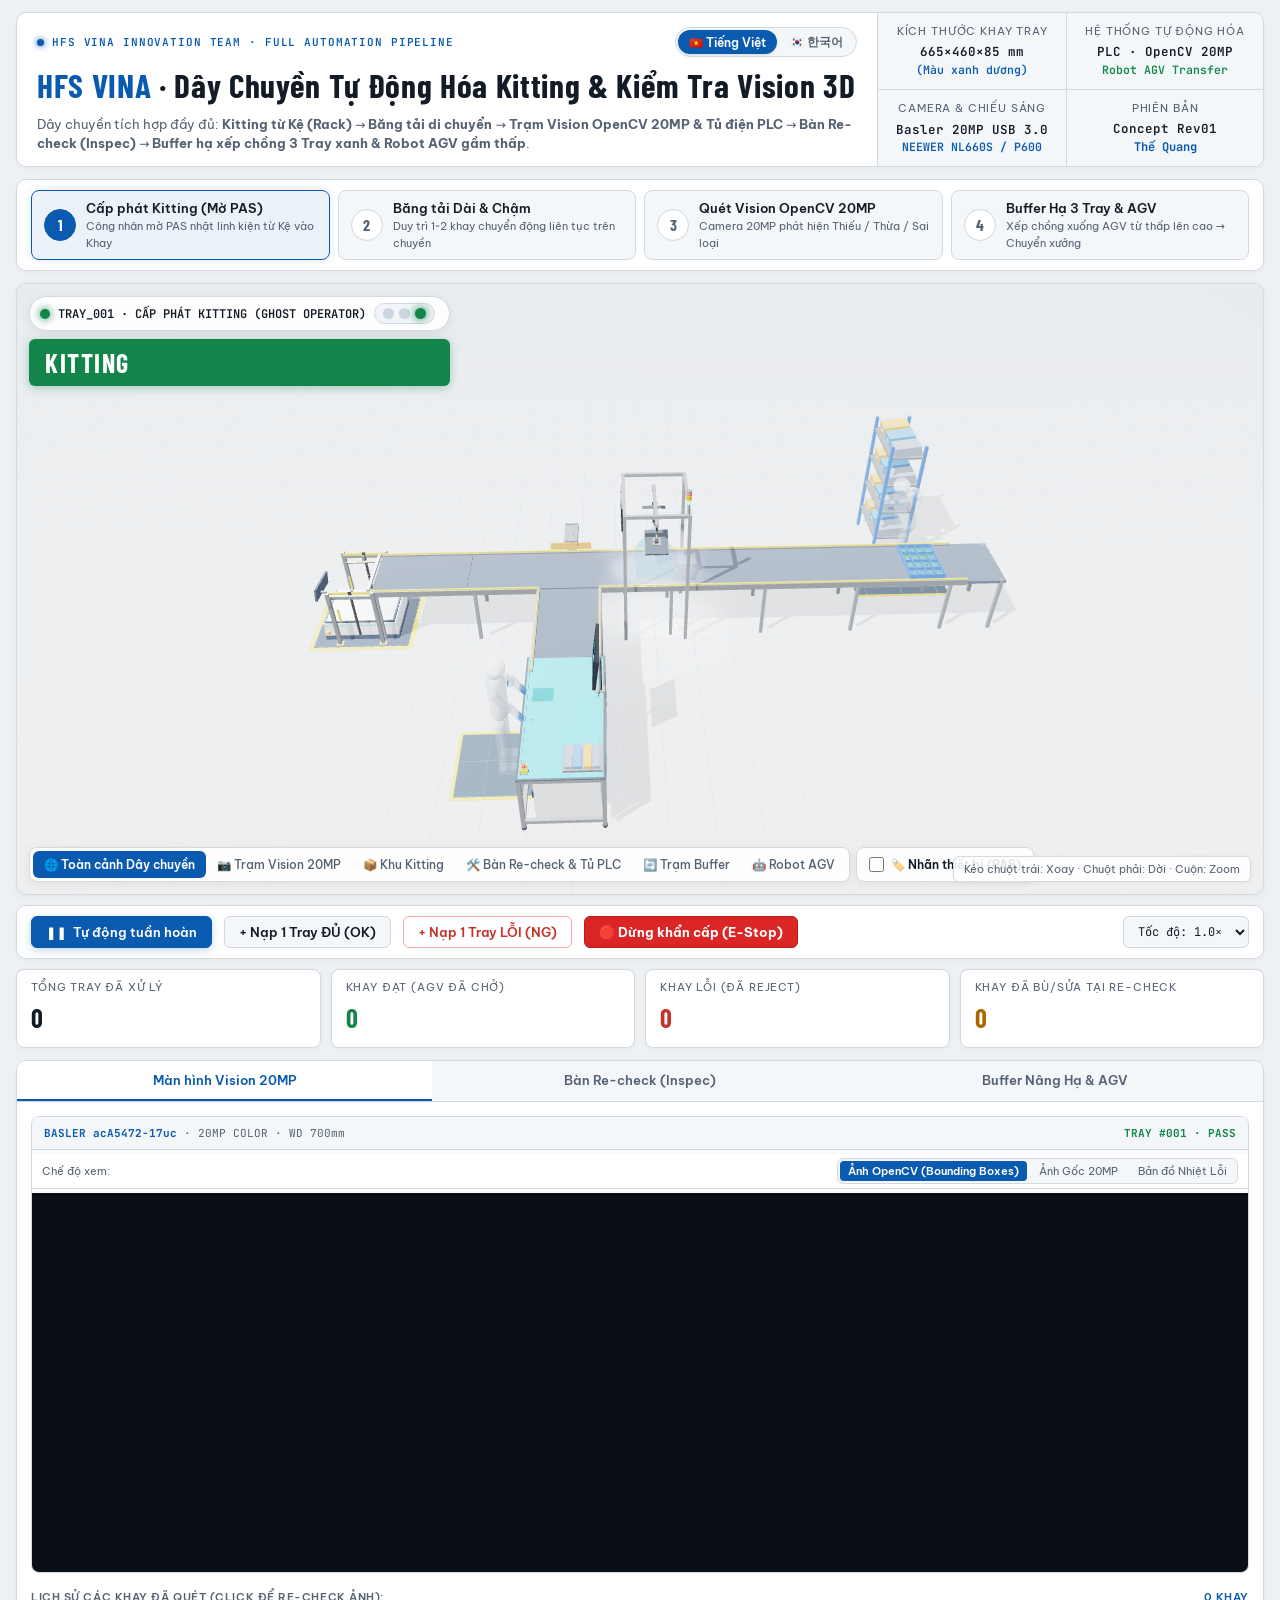
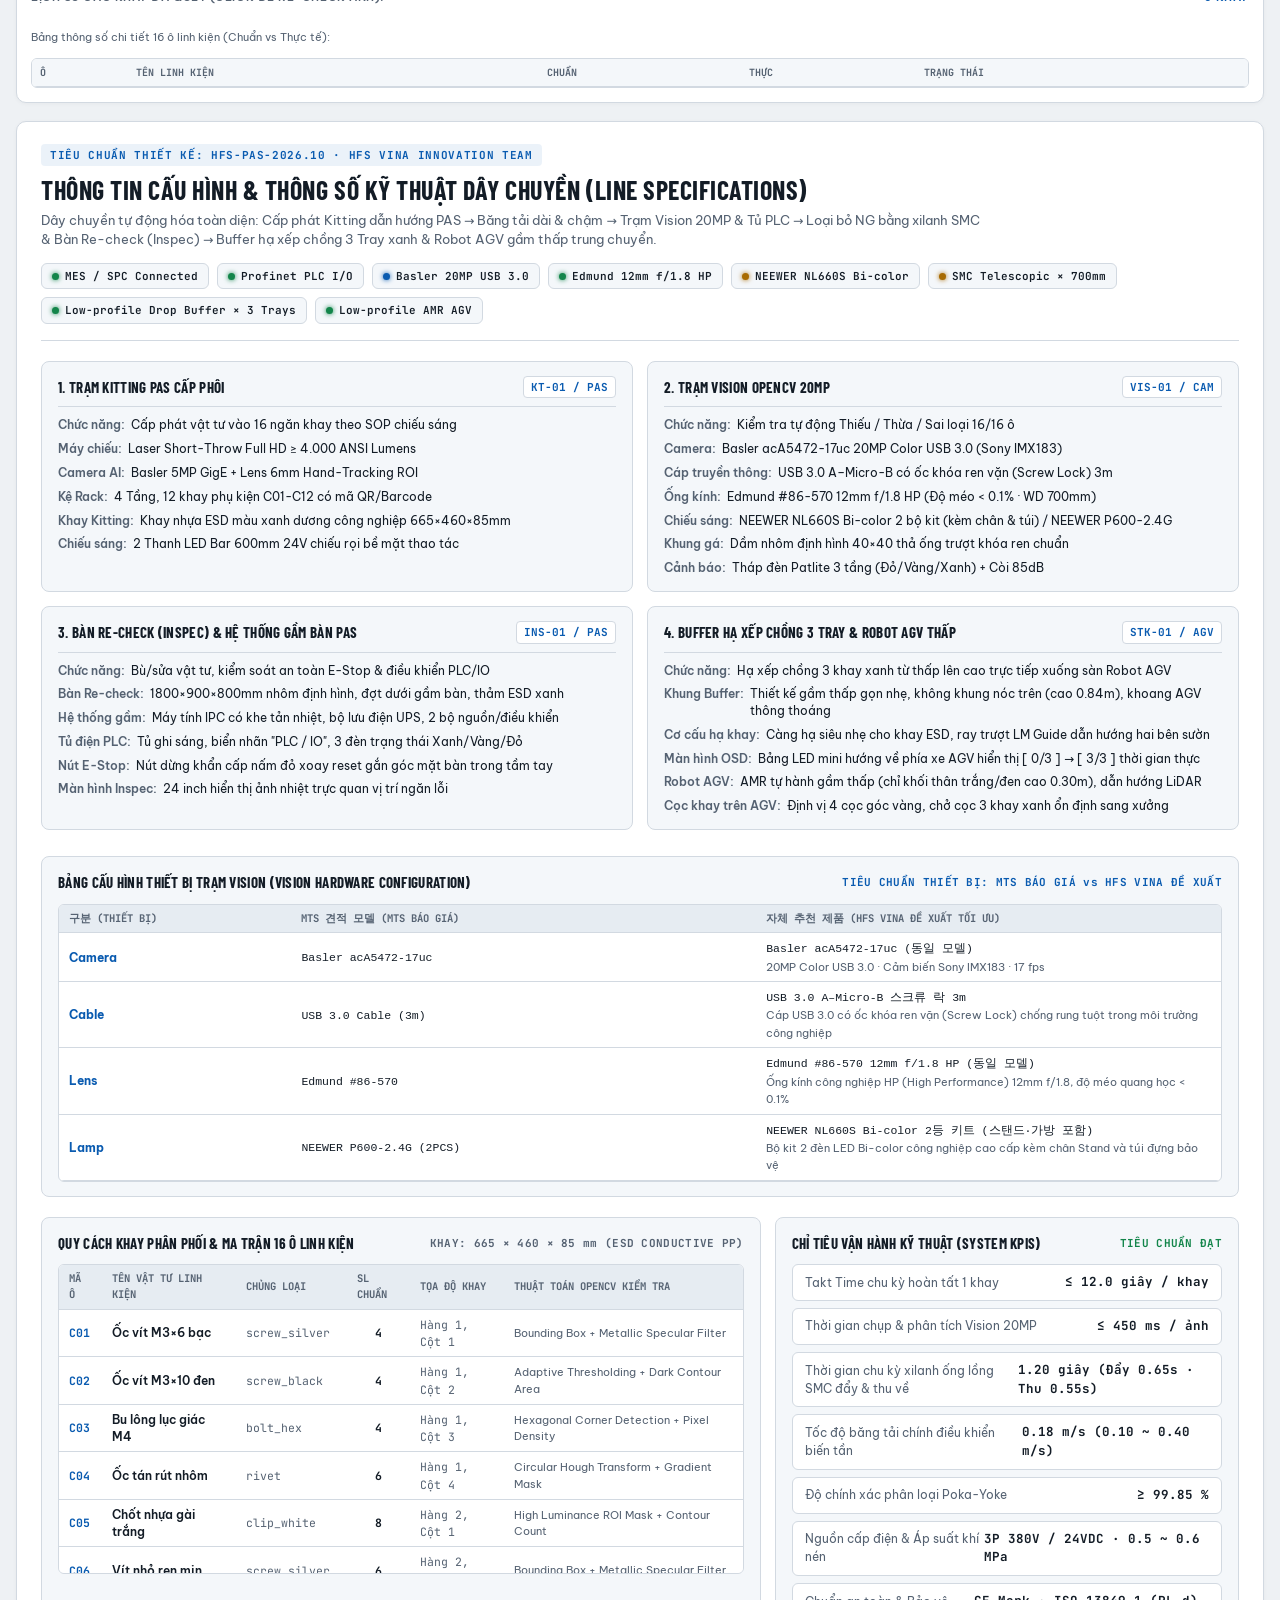
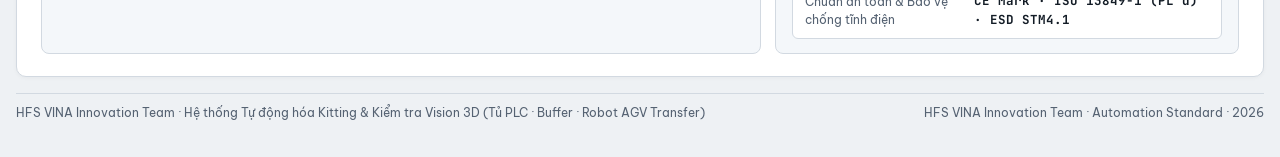
==== concepts/kitting-automation-3d/index.html @ a6d64a4c "Add HFS VINA 3D Automation Line Simulation - Concept Rev01 The Quang" ====
<!doctype html>
<html lang="vi">
<head>
<meta charset="utf-8">
<meta name="viewport" content="width=device-width, initial-scale=1, viewport-fit=cover">
<title>HFS VINA — Dây Chuyền Tự Động Hóa Kitting & Kiểm Tra Vision 3D</title>
<link rel="preconnect" href="https://fonts.googleapis.com">
<link rel="preconnect" href="https://fonts.gstatic.com" crossorigin>
<link rel="stylesheet" href="https://fonts.googleapis.com/css2?family=Barlow+Condensed:wght@500;600;700&family=Be+Vietnam+Pro:wght@400;500;600;700&family=JetBrains+Mono:wght@400;500;600;700&display=swap">
<style>
/* GIAO DIỆN SÁNG TRẮNG CHUẨN PHÒNG LAB CÔNG NGHIỆP CHUẨN PAS */
:root {
  --bg: #eef1f4;
  --surface: #ffffff;
  --surface-2: #f4f7fa;
  --surface-3: #e6ecf2;
  --fg: #131c26;
  --muted: #556272;
  --line: #d2d9e1;
  --accent: #0a5bb0;
  --accent-soft: rgba(10, 91, 176, 0.08);
  --accent-ink: #ffffff;
  --ok: #13854a;
  --ok-soft: #dcf2e5;
  --ng: #c4332a;
  --ng-soft: #fbe6e5;
  --warn: #a86a00;
  --warn-soft: #fdedd3;
  --wrong: #b83280;
  --vp-bg: #e8ecf0;
  --vp-floor: #dde3e9;
  --vp-grid: #bfc9d3;
  --f-display: "Barlow Condensed", system-ui, sans-serif;
  --f-body: "Be Vietnam Pro", system-ui, sans-serif;
  --f-mono: "JetBrains Mono", monospace;
  color-scheme: light;
}
* { box-sizing: border-box; margin: 0; padding: 0; }
body {
  background: var(--bg);
  color: var(--fg);
  font-family: var(--f-body);
  font-size: 13.5px;
  line-height: 1.5;
  overflow-x: hidden;
}
.app-container {
  max-width: 1820px;
  margin: 0 auto;
  padding: calc(12px + env(safe-area-inset-top, 0px)) calc(16px + env(safe-area-inset-right, 0px)) calc(36px + env(safe-area-inset-bottom, 0px)) calc(16px + env(safe-area-inset-left, 0px));
  display: grid;
  gap: 12px;
}

/* Header */
.header-bar {
  display: grid;
  grid-template-columns: minmax(0, 1fr) auto;
  background: var(--surface);
  border: 1px solid var(--line);
  border-radius: 10px;
  overflow: hidden;
  box-shadow: 0 1px 4px rgba(0,0,0,0.04);
}
.header-info { padding: 14px 20px; }
.header-top-row {
  display: flex;
  justify-content: space-between;
  align-items: center;
  gap: 12px;
  flex-wrap: wrap;
  margin-bottom: 4px;
}
.lang-selector {
  display: inline-flex;
  gap: 2px;
  border: 1px solid var(--line);
  border-radius: 999px;
  padding: 2px;
  background: var(--surface-2);
}
.lang-btn {
  font-family: var(--f-body);
  font-weight: 600;
  font-size: 11.5px;
  border: 0;
  background: none;
  color: var(--muted);
  border-radius: 999px;
  padding: 4px 11px;
  cursor: pointer;
  white-space: nowrap;
  transition: all 0.15s ease;
  display: inline-flex;
  align-items: center;
  gap: 5px;
}
.lang-btn:hover {
  color: var(--fg);
}
.lang-btn.active, .lang-btn[aria-pressed="true"] {
  background: var(--accent);
  color: var(--accent-ink);
  box-shadow: 0 1px 3px rgba(0,0,0,0.12);
}
.tag-line {
  font-family: var(--f-mono);
  font-size: 11px;
  letter-spacing: .08em;
  text-transform: uppercase;
  color: var(--accent);
  display: flex;
  align-items: center;
  gap: 8px;
  font-weight: 600;
}
.tag-line::before {
  content: "";
  width: 7px;
  height: 7px;
  background: var(--accent);
  border-radius: 50%;
  box-shadow: 0 0 6px var(--accent);
}
h1 {
  font-family: var(--f-display);
  font-size: clamp(24px, 2.6vw, 34px);
  font-weight: 700;
  color: var(--fg);
  letter-spacing: .02em;
  margin: 2px 0 4px;
}
h1 span { color: var(--accent); }
.desc {
  color: var(--muted);
  font-size: 12.5px;
  max-width: 95ch;
}
.station-stats {
  display: grid;
  grid-template-columns: repeat(2, minmax(140px, auto));
  border-left: 1px solid var(--line);
  background: var(--surface-2);
}
.station-stats div {
  padding: 10px 18px;
  border-bottom: 1px solid var(--line);
  border-right: 1px solid var(--line);
  display: flex;
  flex-direction: column;
  align-items: center;
  justify-content: center;
  text-align: center;
}
.station-stats div:nth-child(2n) { border-right: 0; }
.station-stats div:nth-last-child(-n+2) { border-bottom: 0; }
.station-stats dt {
  font-size: 10.5px;
  text-transform: uppercase;
  letter-spacing: .08em;
  color: var(--muted);
  text-align: center;
  margin-bottom: 4px;
  white-space: nowrap;
}
.station-stats dd {
  font-family: var(--f-mono);
  font-size: 12.5px;
  line-height: 1.4;
  font-weight: 600;
  color: var(--fg);
  text-align: center;
}

/* 4 Giai đoạn Flow Bar */
.workflow-stepper {
  display: grid;
  grid-template-columns: repeat(4, 1fr);
  gap: 8px;
  background: var(--surface);
  border: 1px solid var(--line);
  border-radius: 10px;
  padding: 10px 14px;
  box-shadow: 0 1px 4px rgba(0,0,0,0.04);
}
@media (max-width: 992px) {
  .workflow-stepper { grid-template-columns: 1fr 1fr; }
}
.step-card {
  display: grid;
  grid-template-columns: 32px minmax(0, 1fr);
  gap: 10px;
  align-items: center;
  background: var(--surface-2);
  border: 1px solid var(--line);
  border-radius: 8px;
  padding: 8px 12px;
  transition: all .2s ease;
}
.step-card.active {
  border-color: var(--accent);
  background: var(--accent-soft);
  box-shadow: 0 0 10px rgba(10, 91, 176, 0.12);
}
.step-card.active.ng-phase {
  border-color: var(--ng);
  background: var(--ng-soft);
  box-shadow: 0 0 12px rgba(196, 51, 42, 0.2);
}
.step-num {
  width: 32px;
  height: 32px;
  border-radius: 50%;
  display: grid;
  place-items: center;
  font-family: var(--f-display);
  font-size: 16px;
  font-weight: 700;
  background: #fff;
  color: var(--muted);
  border: 1px solid var(--line);
}
.step-card.active .step-num {
  background: var(--accent);
  color: #fff;
  border-color: var(--accent);
}
.step-card.active.ng-phase .step-num {
  background: var(--ng);
  color: #fff;
  border-color: var(--ng);
}
.step-label {
  font-family: var(--f-body);
  font-size: 12.5px;
  font-weight: 600;
  color: var(--fg);
}
.step-sub {
  font-size: 11px;
  color: var(--muted);
}

/* Main Layout */
.main-stage {
  display: grid;
  grid-template-columns: minmax(0, 1fr) 520px;
  gap: 12px;
  align-items: start;
}
@media (max-width: 1380px) {
  .main-stage { grid-template-columns: 1fr; }
}

/* Viewport 3D */
.viewport-card {
  display: grid;
  gap: 10px;
}
.viewport-wrapper {
  position: relative;
  height: clamp(540px, 68vh, 780px);
  background: var(--vp-bg);
  border: 1px solid var(--line);
  border-radius: 10px;
  overflow: hidden;
  box-shadow: 0 1px 6px rgba(0,0,0,0.06);
}
.viewport-wrapper canvas {
  width: 100%;
  height: 100%;
  display: block;
}

/* Floating HUD */
.hud-layer {
  position: absolute;
  z-index: 5;
  pointer-events: none;
}
.hud-layer.top-left {
  top: 12px;
  left: 12px;
  display: flex;
  flex-direction: column;
  gap: 8px;
}
.live-pill {
  display: inline-flex;
  align-items: center;
  gap: 8px;
  background: rgba(255, 255, 255, 0.92);
  border: 1px solid var(--line);
  border-radius: 999px;
  padding: 6px 14px 6px 10px;
  backdrop-filter: blur(8px);
  box-shadow: 0 2px 8px rgba(0,0,0,0.08);
}
.live-dot {
  width: 10px;
  height: 10px;
  border-radius: 50%;
  background: var(--ok);
  box-shadow: 0 0 8px var(--ok);
}
.live-dot.ng {
  background: var(--ng);
  box-shadow: 0 0 10px var(--ng);
  animation: blink-dot 0.5s infinite;
}
@keyframes blink-dot { 0%, 100% { opacity: 1; } 50% { opacity: 0.15; } }
.live-tray-badge {
  font-family: var(--f-mono);
  font-size: 12px;
  font-weight: 600;
  color: var(--fg);
}
.result-banner {
  font-family: var(--f-display);
  font-size: 26px;
  font-weight: 700;
  letter-spacing: .06em;
  padding: 4px 16px;
  border-radius: 6px;
  color: #fff;
  display: inline-block;
  background: var(--ok);
  box-shadow: 0 2px 10px rgba(19, 133, 74, 0.35);
}
.result-banner.ng {
  background: var(--ng);
  box-shadow: 0 2px 14px rgba(196, 51, 42, 0.45);
  animation: pulse-red 0.7s infinite;
}
@keyframes pulse-red { 0%, 100% { transform: scale(1); } 50% { transform: scale(1.03); } }

/* Floating NG Strobe Alert Box */
.hud-ng-alert {
  display: none;
  align-items: center;
  gap: 8px;
  background: rgba(196, 51, 42, 0.94);
  color: #fff;
  font-family: var(--f-mono);
  font-size: 12px;
  font-weight: 700;
  padding: 6px 14px;
  border-radius: 6px;
  box-shadow: 0 4px 14px rgba(196, 51, 42, 0.4);
  animation: pulse-red 0.6s infinite;
}
.hud-ng-alert.show { display: inline-flex; }

/* Floating E-Stop Alert Banner */
.hud-estop-alert {
  display: none;
  align-items: center;
  gap: 10px;
  background: rgba(185, 28, 28, 0.96);
  border: 2px solid #facc15;
  color: #fff;
  font-family: var(--f-body);
  font-size: 12px;
  padding: 7px 16px;
  border-radius: 8px;
  box-shadow: 0 4px 20px rgba(220, 38, 38, 0.6);
  animation: pulse-red 0.5s infinite;
  z-index: 5;
  cursor: pointer;
  pointer-events: auto;
  user-select: none;
}
.hud-estop-alert.show { display: inline-flex; }
.estop-badge {
  background: #facc15;
  color: #000;
  font-family: var(--f-mono);
  font-weight: 800;
  font-size: 11px;
  padding: 2px 7px;
  border-radius: 4px;
  letter-spacing: 0.5px;
}
.estop-text {
  display: flex;
  flex-direction: column;
  line-height: 1.25;
}
.estop-text strong {
  font-size: 12.5px;
  font-weight: 700;
  color: #fff;
}
.estop-text span {
  font-size: 11px;
  color: #fef08a;
}

/* Tower light UI badge */
.tower-badge {
  display: inline-flex;
  gap: 5px;
  background: #f1f4f8;
  border: 1px solid var(--line);
  border-radius: 999px;
  padding: 4px 8px;
  align-items: center;
}
.tower-dot {
  width: 11px;
  height: 11px;
  border-radius: 50%;
  background: #cbd5e1;
}
.tower-dot.g.active { background: #13854a; box-shadow: 0 0 8px #13854a; }
.tower-dot.y.active { background: #a86a00; box-shadow: 0 0 8px #a86a00; }
.tower-dot.r.active { background: #c4332a; box-shadow: 0 0 10px #c4332a; animation: blink-dot 0.5s infinite; }

.hud-layer.bottom-nav {
  bottom: 12px;
  left: 12px;
  pointer-events: auto;
  display: flex;
  gap: 6px;
  flex-wrap: wrap;
}
.nav-group {
  display: inline-flex;
  background: rgba(255, 255, 255, 0.92);
  border: 1px solid var(--line);
  border-radius: 8px;
  padding: 3px;
  backdrop-filter: blur(8px);
  box-shadow: 0 2px 8px rgba(0,0,0,0.06);
}
.nav-btn {
  font-family: var(--f-body);
  font-size: 11.5px;
  font-weight: 500;
  color: var(--muted);
  background: transparent;
  border: 0;
  border-radius: 6px;
  padding: 6px 11px;
  cursor: pointer;
  transition: all .15s ease;
}
.nav-btn:hover { color: var(--fg); background: var(--surface-2); }
.nav-btn.active { background: var(--accent); color: #fff; font-weight: 600; }

/* PAS Equipment 3D Labels Overlay */
.labels {
  position: absolute;
  inset: 0;
  pointer-events: none;
  z-index: 4;
  overflow: hidden;
  display: none; /* Mặc định tắt nhãn thiết bị khi mở web để nhìn đỡ rối */
}
.lbl {
  position: absolute;
  left: 0;
  top: 0;
  pointer-events: auto;
  cursor: pointer;
  display: flex;
  align-items: center;
  gap: 6px;
  transform-origin: 0 0;
  background: none;
  border: 0;
  padding: 0;
  font: inherit;
  color: inherit;
  user-select: none;
  transition: opacity 0.2s ease, transform 0.05s linear;
}
.lbl .dot {
  width: 9px;
  height: 9px;
  border-radius: 50%;
  background: var(--accent);
  box-shadow: 0 0 0 3px color-mix(in srgb, var(--accent) 30%, transparent);
  flex: none;
  transition: transform 0.2s ease, box-shadow 0.2s ease;
}
.lbl:hover .dot, .lbl.sel .dot {
  transform: scale(1.35);
  box-shadow: 0 0 0 5px color-mix(in srgb, var(--accent) 45%, transparent);
}
.lbl .tag {
  display: inline-flex;
  align-items: center;
  gap: 6px;
  background: rgba(255, 255, 255, 0.94);
  border: 1px solid var(--line);
  border-radius: 6px;
  padding: 3px 8px 3px 4px;
  font-size: 11.5px;
  font-weight: 600;
  color: var(--fg);
  white-space: nowrap;
  box-shadow: 0 2px 8px rgba(0, 0, 0, 0.08);
  backdrop-filter: blur(6px);
  transition: all 0.2s ease;
}
.lbl .tag em {
  font-style: normal;
  font-family: var(--f-mono);
  font-size: 10px;
  font-weight: 700;
  background: #e0f2fe;
  color: #0284c7;
  border-radius: 4px;
  padding: 1px 5px;
}
.lbl:hover .tag, .lbl.sel .tag {
  border-color: var(--accent);
  box-shadow: 0 4px 14px rgba(2, 132, 199, 0.25);
  transform: translateY(-1px);
}
.lbl.estop-lbl .dot {
  background: #dc2626;
  box-shadow: 0 0 0 3px rgba(220, 38, 38, 0.45);
}
.lbl.estop-lbl .tag {
  border-color: #f87171;
  background: rgba(254, 242, 242, 0.96);
}
.lbl.estop-lbl .tag em {
  background: #dc2626;
  color: #ffffff;
}
.lbl.estop-lbl:hover .dot, .lbl.estop-lbl.sel .dot {
  box-shadow: 0 0 0 6px rgba(220, 38, 38, 0.6);
}
.nav-toggle-labels {
  display: inline-flex;
  align-items: center;
  gap: 7px;
  background: rgba(255, 255, 255, 0.92);
  border: 1px solid var(--line);
  border-radius: 8px;
  padding: 5px 12px;
  backdrop-filter: blur(8px);
  box-shadow: 0 2px 8px rgba(0, 0, 0, 0.06);
  cursor: pointer;
  user-select: none;
  font-family: var(--f-body);
  font-size: 11.5px;
  font-weight: 600;
  color: var(--fg);
  transition: all .15s ease;
}
.nav-toggle-labels:hover {
  background: #fff;
  border-color: var(--accent);
}
.nav-toggle-labels input {
  accent-color: var(--accent);
  width: 15px;
  height: 15px;
  margin: 0;
  cursor: pointer;
}

.hud-layer.bottom-right {
  bottom: 12px;
  right: 12px;
  background: rgba(255, 255, 255, 0.88);
  border: 1px solid var(--line);
  border-radius: 6px;
  padding: 4px 10px;
  font-size: 11px;
  color: var(--muted);
  box-shadow: 0 1px 4px rgba(0,0,0,0.05);
}

/* Control Bar */
.control-panel {
  display: flex;
  flex-wrap: wrap;
  gap: 8px 12px;
  align-items: center;
  background: var(--surface);
  border: 1px solid var(--line);
  border-radius: 10px;
  padding: 10px 14px;
  box-shadow: 0 1px 4px rgba(0,0,0,0.04);
}
.btn-action {
  font-family: var(--f-body);
  font-size: 12.5px;
  font-weight: 600;
  border: 1px solid var(--line);
  background: var(--surface-2);
  color: var(--fg);
  border-radius: 6px;
  padding: 7px 14px;
  cursor: pointer;
  display: inline-flex;
  align-items: center;
  gap: 6px;
  transition: all .15s ease;
}
.btn-action:hover { border-color: var(--accent); color: var(--accent); }
.btn-action.primary {
  background: var(--accent);
  border-color: var(--accent);
  color: #fff;
  box-shadow: 0 2px 8px rgba(10, 91, 176, 0.25);
}
.btn-action.primary:hover {
  background: #084c94;
  color: #fff;
}
.btn-action.danger {
  background: #fff;
  border-color: #fca5a5;
  color: var(--ng);
}
.btn-action.danger:hover {
  background: var(--ng-soft);
  border-color: var(--ng);
}

.sim-speed-select {
  font-family: var(--f-mono);
  font-size: 12px;
  background: var(--surface-2);
  color: var(--fg);
  border: 1px solid var(--line);
  border-radius: 6px;
  padding: 6px 10px;
  margin-left: auto;
}

/* KPI Row */
.kpi-grid {
  display: grid;
  grid-template-columns: repeat(4, 1fr);
  gap: 10px;
}
@media (max-width: 800px) {
  .kpi-grid { grid-template-columns: repeat(2, 1fr); }
}
.kpi-item {
  background: var(--surface);
  border: 1px solid var(--line);
  border-radius: 8px;
  padding: 10px 14px;
  box-shadow: 0 1px 4px rgba(0,0,0,0.04);
}
.kpi-item dt {
  font-size: 10.5px;
  text-transform: uppercase;
  letter-spacing: .08em;
  color: var(--muted);
}
.kpi-item dd {
  font-family: var(--f-display);
  font-size: 26px;
  font-weight: 700;
  color: var(--fg);
  margin-top: 2px;
}
.kpi-item.ok dd { color: var(--ok); }
.kpi-item.ng dd { color: var(--ng); }
.kpi-item.recheck dd { color: var(--warn); }

/* Right Sidebar Tabs */
.sidebar-panel {
  display: grid;
  gap: 12px;
}
.tabs-card {
  background: var(--surface);
  border: 1px solid var(--line);
  border-radius: 10px;
  overflow: hidden;
  box-shadow: 0 1px 4px rgba(0,0,0,0.04);
}
.tab-header {
  display: grid;
  grid-template-columns: repeat(3, 1fr);
  border-bottom: 1px solid var(--line);
  background: var(--surface-2);
}
.tab-switch {
  background: transparent;
  border: 0;
  border-bottom: 2px solid transparent;
  color: var(--muted);
  font-family: var(--f-body);
  font-size: 12.5px;
  font-weight: 600;
  padding: 11px 6px;
  cursor: pointer;
}
.tab-switch.active {
  color: var(--accent);
  border-bottom-color: var(--accent);
  background: #fff;
}
.tab-body {
  padding: 14px;
  display: grid;
  gap: 12px;
  max-height: 600px;
  overflow-y: auto;
}

/* Live Camera 20MP Viewfinder Card */
.camera-viewfinder-card {
  background: #f8fafc;
  border: 1px solid var(--line);
  border-radius: 8px;
  overflow: hidden;
  display: grid;
  gap: 4px;
}
.cam-header {
  display: flex;
  justify-content: space-between;
  align-items: center;
  padding: 8px 12px;
  background: var(--surface-2);
  border-bottom: 1px solid var(--line);
  font-family: var(--f-mono);
  font-size: 11px;
  color: var(--muted);
}
.cam-header b { color: var(--accent); }

/* View Mode Bar for Camera */
.cam-tools-bar {
  display: flex;
  justify-content: space-between;
  align-items: center;
  padding: 4px 10px;
  background: #fff;
  border-bottom: 1px solid var(--line);
  font-size: 11px;
}
.mode-pill-group {
  display: inline-flex;
  gap: 4px;
  background: var(--surface-2);
  border: 1px solid var(--line);
  border-radius: 6px;
  padding: 2px;
}
.mode-btn {
  background: transparent;
  border: 0;
  border-radius: 4px;
  padding: 3px 8px;
  font-size: 11px;
  font-family: var(--f-body);
  color: var(--muted);
  cursor: pointer;
}
.mode-btn.active {
  background: var(--accent);
  color: #fff;
  font-weight: 600;
}

.cam-canvas-box {
  position: relative;
  width: 100%;
  aspect-ratio: 800 / 550;
  background: #0a0f16;
}
.cam-canvas-box canvas {
  width: 100%;
  height: 100%;
  display: block;
}

/* Tray Inspection History & Recheck Bar */
.history-section {
  display: grid;
  gap: 6px;
  margin-top: 4px;
}
.history-title {
  display: flex;
  justify-content: space-between;
  align-items: center;
  font-size: 11px;
  font-weight: 600;
  color: var(--muted);
  text-transform: uppercase;
  letter-spacing: .05em;
}
.history-chips {
  display: flex;
  gap: 6px;
  overflow-x: auto;
  padding-bottom: 4px;
}
.chip-tray {
  flex-shrink: 0;
  font-family: var(--f-mono);
  font-size: 11px;
  padding: 4px 10px;
  border-radius: 6px;
  border: 1px solid var(--line);
  background: #fff;
  color: var(--fg);
  cursor: pointer;
  display: flex;
  align-items: center;
  gap: 5px;
  transition: all .15s ease;
}
.chip-tray:hover {
  border-color: var(--accent);
  color: var(--accent);
}
.chip-tray.active {
  border-color: var(--accent);
  background: var(--accent-soft);
  color: var(--accent);
  font-weight: 700;
}
.chip-tray.ok .dot { width: 7px; height: 7px; border-radius: 50%; background: var(--ok); }
.chip-tray.ng .dot { width: 7px; height: 7px; border-radius: 50%; background: var(--ng); }

/* Inspection Table */
.data-table {
  width: 100%;
  border-collapse: collapse;
  font-size: 11.5px;
}
.data-table th {
  text-align: left;
  padding: 6px 8px;
  font-family: var(--f-mono);
  font-size: 10px;
  color: var(--muted);
  background: var(--surface-2);
  border-bottom: 1px solid var(--line);
  text-transform: uppercase;
}
.data-table td {
  padding: 6px 8px;
  border-bottom: 1px solid var(--line);
  font-family: var(--f-mono);
  color: var(--fg);
}
.data-table tr:hover { background: var(--surface-2); }
.pill-badge {
  display: inline-block;
  padding: 2px 7px;
  border-radius: 4px;
  font-size: 10.5px;
  font-weight: 600;
}
.pill-badge.ok { background: var(--ok-soft); color: var(--ok); border: 1px solid rgba(19, 133, 74, 0.3); }
.pill-badge.missing { background: var(--ng-soft); color: var(--ng); border: 1px solid rgba(196, 51, 42, 0.4); }
.pill-badge.surplus { background: var(--warn-soft); color: var(--warn); border: 1px solid rgba(168, 106, 0, 0.4); }
.pill-badge.wrong { background: rgba(184, 50, 128, 0.12); color: var(--wrong); border: 1px solid rgba(184, 50, 128, 0.4); }

/* Tab 2: Reject Area & QC Re-check Details */
.qc-panel-box {
  background: #fff;
  border: 1px solid var(--line);
  border-radius: 8px;
  padding: 12px;
  display: grid;
  gap: 10px;
}
.qc-header-tag {
  display: flex;
  justify-content: space-between;
  align-items: center;
  border-bottom: 1px solid var(--line);
  padding-bottom: 8px;
}
.qc-header-tag h3 {
  font-family: var(--f-display);
  font-size: 18px;
  color: var(--warn);
  display: flex;
  align-items: center;
  gap: 6px;
}
.qc-item-card {
  background: var(--surface-2);
  border-left: 4px solid var(--ng);
  border-radius: 4px;
  padding: 8px 12px;
  font-size: 12px;
  display: grid;
  gap: 2px;
}
.qc-item-card.missing { border-left-color: var(--ng); }
.qc-item-card.surplus { border-left-color: var(--warn); }
.qc-item-card.wrong { border-left-color: var(--wrong); }
.qc-item-card b { color: var(--fg); font-family: var(--f-mono); }

/* Event Logs */
.log-stream {
  background: var(--surface-2);
  border: 1px solid var(--line);
  border-radius: 8px;
  padding: 8px 10px;
  font-family: var(--f-mono);
  font-size: 11px;
  max-height: 220px;
  overflow-y: auto;
  display: flex;
  flex-direction: column-reverse;
  gap: 4px;
}
.log-row {
  display: grid;
  grid-template-columns: 60px 48px minmax(0, 1fr);
  gap: 6px;
  border-bottom: 1px dashed var(--line);
  padding: 2px 0;
}
.log-row .t { color: var(--muted); }
.log-row .type.ok { color: var(--ok); font-weight: 600; }
.log-row .type.ng { color: var(--ng); font-weight: 600; }
.log-row .type.info { color: var(--accent); }
.log-row .msg { color: var(--fg); overflow-wrap: anywhere; }

/* BẢNG CẤU HÌNH & THÔNG SỐ KỸ THUẬT DÂY CHUYỀN (LINE SYSTEM SPECIFICATIONS) */
.line-specs-card {
  background: var(--surface);
  border: 1px solid var(--line);
  border-radius: 10px;
  padding: 22px 24px;
  box-shadow: 0 1px 4px rgba(0,0,0,0.04);
  display: grid;
  gap: 20px;
  margin-top: 6px;
}
.specs-header {
  display: flex;
  justify-content: space-between;
  align-items: flex-start;
  flex-wrap: wrap;
  gap: 14px;
  padding-bottom: 16px;
  border-bottom: 1px solid var(--line);
}
.specs-badge {
  font-family: var(--f-mono);
  font-size: 11px;
  font-weight: 700;
  color: var(--accent);
  background: var(--accent-soft);
  padding: 3px 9px;
  border-radius: 4px;
  display: inline-block;
  letter-spacing: .06em;
}
.specs-title-group h2 {
  font-family: var(--f-display);
  font-size: clamp(20px, 2.2vw, 26px);
  font-weight: 700;
  color: var(--fg);
  letter-spacing: .02em;
  margin: 4px 0 2px;
}
.specs-desc {
  font-size: 12.5px;
  color: var(--muted);
  max-width: 105ch;
}
.specs-tags-group {
  display: flex;
  flex-wrap: wrap;
  gap: 8px;
  align-items: center;
}
.tag-chip {
  display: inline-flex;
  align-items: center;
  gap: 6px;
  background: var(--surface-2);
  border: 1px solid var(--line);
  border-radius: 6px;
  padding: 4px 10px;
  font-family: var(--f-mono);
  font-size: 11px;
  font-weight: 600;
  color: var(--fg);
}
.chip-dot {
  width: 7px;
  height: 7px;
  border-radius: 50%;
}
.chip-dot.ok { background: var(--ok); box-shadow: 0 0 5px var(--ok); }
.chip-dot.accent { background: var(--accent); box-shadow: 0 0 5px var(--accent); }
.chip-dot.warn { background: var(--warn); box-shadow: 0 0 5px var(--warn); }

/* 4 Station Grid */
.specs-stations-grid {
  display: grid;
  grid-template-columns: repeat(4, 1fr);
  gap: 14px;
}
@media (max-width: 1280px) {
  .specs-stations-grid { grid-template-columns: repeat(2, 1fr); }
}
@media (max-width: 768px) {
  .specs-stations-grid { grid-template-columns: 1fr; }
}
.station-spec-box {
  background: var(--surface-2);
  border: 1px solid var(--line);
  border-radius: 8px;
  padding: 14px 16px;
  display: flex;
  flex-direction: column;
  gap: 10px;
  transition: transform .15s ease, box-shadow .15s ease, border-color .15s ease;
}
.station-spec-box:hover {
  transform: translateY(-2px);
  box-shadow: 0 4px 14px rgba(0,0,0,0.06);
  border-color: var(--accent);
}
.station-spec-header {
  display: flex;
  justify-content: space-between;
  align-items: center;
  border-bottom: 1px solid var(--line);
  padding-bottom: 8px;
}
.station-code-badge {
  font-family: var(--f-mono);
  font-size: 11px;
  font-weight: 700;
  color: var(--accent);
  background: #ffffff;
  border: 1px solid var(--line);
  padding: 2px 7px;
  border-radius: 4px;
}
.station-spec-title {
  font-family: var(--f-display);
  font-size: 15px;
  font-weight: 700;
  color: var(--fg);
  letter-spacing: .02em;
}
.spec-list {
  list-style: none;
  display: grid;
  gap: 7px;
  font-size: 12px;
}
.spec-list li {
  display: grid;
  grid-template-columns: auto 1fr;
  gap: 6px;
  line-height: 1.4;
  color: var(--fg);
}
.spec-list li b {
  color: var(--muted);
  font-weight: 600;
}

/* Tables in Specs Section */
.specs-tables-grid {
  display: grid;
  grid-template-columns: 1.55fr 1fr;
  gap: 14px;
}
@media (max-width: 1100px) {
  .specs-tables-grid { grid-template-columns: 1fr; }
}
.specs-table-card {
  background: var(--surface-2);
  border: 1px solid var(--line);
  border-radius: 8px;
  padding: 14px 16px;
  display: flex;
  flex-direction: column;
  gap: 10px;
}
.specs-table-card h3 {
  font-family: var(--f-display);
  font-size: 15px;
  font-weight: 700;
  color: var(--fg);
  display: flex;
  align-items: center;
  justify-content: space-between;
  letter-spacing: .02em;
}
.specs-subtable-wrap {
  overflow-x: auto;
  max-height: 310px;
  border: 1px solid var(--line);
  border-radius: 6px;
  background: #ffffff;
}
.specs-data-table {
  width: 100%;
  border-collapse: collapse;
  font-size: 11.5px;
}
.specs-data-table th, .specs-data-table td {
  padding: 6px 10px;
  text-align: left;
  border-bottom: 1px solid var(--line);
}
.specs-data-table th {
  background: var(--surface-3);
  color: var(--muted);
  font-family: var(--f-mono);
  font-size: 10.5px;
  text-transform: uppercase;
  font-weight: 700;
  position: sticky;
  top: 0;
  z-index: 2;
}
.specs-data-table tr:hover td {
  background: #f8fafc;
}
.specs-kpi-rows {
  display: grid;
  gap: 7px;
}
.specs-kpi-item {
  display: flex;
  justify-content: space-between;
  align-items: center;
  background: #ffffff;
  border: 1px solid var(--line);
  border-radius: 6px;
  padding: 8px 12px;
}
.specs-kpi-item dt {
  font-size: 12px;
  color: var(--muted);
}
.specs-kpi-item dd {
  font-family: var(--f-mono);
  font-size: 12.5px;
  font-weight: 700;
  color: var(--fg);
}

footer {
  font-size: 11.5px;
  color: var(--muted);
  display: flex;
  justify-content: space-between;
  border-top: 1px solid var(--line);
  padding-top: 10px;
  margin-top: 4px;
}

/* Responsive Table Wrappers */
.table-responsive {
  width: 100%;
  overflow-x: auto;
  -webkit-overflow-scrolling: touch;
  border: 1px solid var(--line);
  border-radius: 6px;
  background: #ffffff;
}
.table-responsive .data-table {
  min-width: 440px;
}
.specs-data-table {
  min-width: 580px;
}

/* ================= RESPONSIVE MOBILE ADAPTATION (CHUẨN HỆ THỐNG PAS) ================= */
@media (max-width: 768px) {
  .app-container {
    padding: calc(8px + env(safe-area-inset-top, 0px)) calc(8px + env(safe-area-inset-right, 0px)) calc(20px + env(safe-area-inset-bottom, 0px)) calc(8px + env(safe-area-inset-left, 0px));
    gap: 8px;
  }
  
  /* Header single column giống PAS offline */
  .header-bar {
    grid-template-columns: 1fr;
  }
  .header-info {
    padding: 10px 12px;
  }
  .header-info h1 {
    font-size: 20px;
    line-height: 1.25;
    margin: 3px 0 5px;
  }
  .header-info .desc {
    font-size: 11.5px;
  }
  .station-stats {
    border-left: 0;
    border-top: 1px solid var(--line);
    grid-template-columns: repeat(2, 1fr);
  }
  .station-stats div {
    padding: 7px 10px;
  }
  .station-stats dt {
    font-size: 9.5px;
  }
  .station-stats dd {
    font-size: 12px;
  }

  /* 3D Viewport Clamp Chiều cao cho Màn hình Điện thoại */
  .viewport-wrapper {
    height: clamp(330px, 52vh, 480px);
    border-radius: 8px;
    touch-action: none;
  }

  /* Control Panel 2 Cột Thao Tác Ngón Cái (Thumb-friendly Mobile Keypad) */
  .control-panel {
    display: grid;
    grid-template-columns: repeat(2, 1fr);
    gap: 8px;
    padding: 8px 10px;
  }
  .btn-action {
    justify-content: center;
    padding: 9px 10px;
    font-size: 12px;
    min-height: 42px;
  }
  #btnEstopToggle {
    grid-column: span 2;
    font-size: 13px;
    min-height: 44px;
  }
  .sim-speed-select {
    grid-column: span 2;
    margin-left: 0;
    width: 100%;
    text-align: center;
    padding: 8px;
    min-height: 40px;
    font-size: 12px;
  }

  /* Line Specifications Responsive */
  .line-specs-card {
    padding: 12px 14px;
    gap: 12px;
  }
  .specs-header {
    flex-direction: column;
    align-items: flex-start;
    gap: 10px;
  }
  .specs-title-group h2 {
    font-size: 16px;
    line-height: 1.3;
  }
  .specs-desc {
    font-size: 11.5px;
  }
  .specs-tags-group {
    justify-content: flex-start;
    flex-wrap: wrap;
    gap: 6px;
  }
  .tag-chip {
    font-size: 10.5px;
    padding: 3px 8px;
  }
  .specs-table-card h3 {
    flex-direction: column;
    align-items: flex-start;
    gap: 4px;
    font-size: 13.5px;
  }
}

@media (max-width: 680px) {
  /* Stepper Bar cuộn ngang mượt mà kiểu Tab Vuốt Mobile */
  .workflow-stepper {
    display: flex;
    overflow-x: auto;
    scroll-snap-type: x mandatory;
    -webkit-overflow-scrolling: touch;
    gap: 8px;
    padding: 8px 10px;
    scrollbar-width: thin;
  }
  .step-card {
    flex: 0 0 calc(78% - 8px);
    min-width: 210px;
    scroll-snap-align: start;
    padding: 7px 10px;
  }
}

@media (max-width: 640px) {
  /* HUD Overlay Thu Gọn Trên Màn Hình Nhỏ */
  .hud-layer.top-left {
    top: 8px;
    left: 8px;
    gap: 6px;
    max-width: calc(100% - 16px);
  }
  .live-pill {
    padding: 4px 10px 4px 8px;
    gap: 6px;
  }
  .live-tray-badge {
    font-size: 11px;
  }
  .result-banner {
    font-size: 18px;
    padding: 3px 12px;
  }
  .hud-ng-alert {
    font-size: 10.5px;
    padding: 5px 10px;
  }
  .hud-estop-alert {
    padding: 6px 10px;
    font-size: 11px;
  }
  .estop-text strong {
    font-size: 11.5px;
  }
  .estop-text span {
    font-size: 10px;
  }

  /* Giống PAS offline: Ẩn gesture hint chữ góc phải dưới để không che nút cam */
  .hud-layer.bottom-right {
    display: none;
  }

  /* Camera Navigation Thanh Cuộn Ngang Vuốt Chạm */
  .hud-layer.bottom-nav {
    left: 6px;
    right: 6px;
    bottom: 6px;
    flex-wrap: nowrap;
    overflow-x: auto;
    -webkit-overflow-scrolling: touch;
    padding-bottom: 2px;
    scrollbar-width: none;
  }
  .hud-layer.bottom-nav::-webkit-scrollbar {
    display: none;
  }
  .nav-group {
    flex-shrink: 0;
    padding: 2px;
  }
  .nav-btn {
    padding: 5px 8px;
    font-size: 11px;
    white-space: nowrap;
  }
  .nav-toggle-labels {
    flex-shrink: 0;
    padding: 4px 9px;
    font-size: 11px;
    white-space: nowrap;
  }

  /* Nhãn thiết bị 3D thu gọn kích cỡ trên điện thoại */
  .lbl .tag {
    font-size: 10px;
    padding: 2px 6px 2px 3px;
    gap: 4px;
  }
  .lbl .tag em {
    font-size: 9px;
    padding: 1px 3px;
  }
  .lbl .dot {
    width: 7px;
    height: 7px;
  }

  /* Tabs và Tools Camera */
  .tab-header {
    grid-template-columns: repeat(3, 1fr);
  }
  .tab-switch {
    padding: 9px 4px;
    font-size: 11px;
    text-align: center;
  }
  .tab-body {
    padding: 10px;
    max-height: 520px;
  }
  .cam-tools-bar {
    flex-direction: column;
    align-items: stretch;
    gap: 6px;
    padding: 6px 8px;
  }
  .mode-pill-group {
    display: flex;
    width: 100%;
    justify-content: space-between;
  }
  .mode-btn {
    flex: 1;
    text-align: center;
    padding: 5px 3px;
    font-size: 10px;
  }

  /* Footer */
  footer {
    flex-direction: column;
    gap: 6px;
    text-align: center;
    font-size: 11px;
  }
}

@media (max-width: 768px) {
  .app-container {
    padding: calc(6px + env(safe-area-inset-top, 0px)) 8px calc(24px + env(safe-area-inset-bottom, 0px)) 8px;
    gap: 8px;
  }
  .header-bar {
    grid-template-columns: 1fr;
  }
  .header-info {
    padding: 12px 14px 10px;
  }
  h1 {
    font-size: 20px;
    margin: 2px 0 3px;
  }
  .desc {
    font-size: 11.5px;
    line-height: 1.45;
  }
  .station-stats {
    border-left: 0;
    border-top: 1px solid var(--line);
    grid-template-columns: repeat(2, 1fr);
    width: 100%;
  }
  .station-stats div {
    padding: 8px 10px;
  }
  .station-stats dt {
    font-size: 10px;
    margin-bottom: 2px;
  }
  .station-stats dd {
    font-size: 11.5px;
  }

  /* Control Panel trên Mobile */
  .control-panel {
    display: grid;
    grid-template-columns: 1fr 1fr;
    gap: 6px;
    padding: 8px 10px;
  }
  .btn-action {
    width: 100%;
    justify-content: center;
    padding: 8px 4px;
    font-size: 11.5px;
    white-space: nowrap;
  }
  .sim-speed-select {
    grid-column: 1 / -1;
    margin-left: 0;
    width: 100%;
    text-align: center;
    padding: 7px;
  }

  /* Viewport trên điện thoại */
  .viewport-wrapper {
    height: clamp(330px, 48vh, 440px);
    border-radius: 8px;
  }

  /* Navigation Bar dưới đáy Viewport trên Mobile */
  .hud-layer.bottom-nav {
    left: 4px;
    right: 4px;
    bottom: 4px;
    flex-direction: column;
    align-items: stretch;
    gap: 4px;
  }
  .nav-group {
    display: flex;
    gap: 3px;
    width: 100%;
    overflow-x: auto;
    -webkit-overflow-scrolling: touch;
    scrollbar-width: none;
    padding: 2px;
  }
  .nav-group::-webkit-scrollbar { display: none; }
  .nav-btn {
    flex-shrink: 0;
    padding: 6px 9px;
    font-size: 11px;
    border-radius: 6px;
  }
  .nav-toggle-labels {
    align-self: flex-start;
    padding: 4px 8px;
    font-size: 10.5px;
  }

  /* Specs Section trên điện thoại */
  .specs-stations-grid {
    grid-template-columns: 1fr;
    gap: 10px;
  }
  .specs-tables-grid {
    grid-template-columns: 1fr;
    gap: 10px;
  }
  .line-specs-card {
    padding: 14px 12px;
    gap: 14px;
  }
  .specs-title-group h2 {
    font-size: 18px;
  }
  .specs-desc {
    font-size: 11.5px;
  }
  .specs-tags-group {
    gap: 6px;
  }
  .tag-chip {
    padding: 3px 7px;
    font-size: 10px;
  }

  /* Bảng thiết bị Vision */
  .vision-device-table td, .vision-device-table th {
    padding: 6px 8px;
    font-size: 11px;
  }
}

@media (max-width: 580px) {
  /* KPI Grid 2x2 trên Mobile */
  .kpi-grid {
    grid-template-columns: repeat(2, 1fr);
    gap: 8px;
  }
  .kpi-item {
    padding: 8px 10px;
  }
  .kpi-item dt {
    font-size: 9.5px;
  }
  .kpi-item dd {
    font-size: 22px;
  }
}

@media (max-width: 480px) {
  .app-container {
    padding: calc(4px + env(safe-area-inset-top, 0px)) 6px calc(20px + env(safe-area-inset-bottom, 0px)) 6px;
  }
  .header-info {
    padding: 10px 10px 8px;
  }
  h1 {
    font-size: 18px;
  }
  .tag-line {
    font-size: 10px;
  }
  .lang-btn {
    padding: 3px 8px;
    font-size: 10.5px;
  }
  .step-card {
    flex: 0 0 82%;
    min-width: 190px;
  }
}

@media (max-height: 520px) and (orientation: landscape) {
  .viewport-wrapper {
    height: clamp(230px, 75vh, 350px);
  }
}
</style>
</head>
<body>

<div class="app-container">
  <!-- Top Title Bar -->
  <header class="header-bar">
    <div class="header-info">
      <div class="header-top-row">
        <div class="tag-line" data-i18n="eyebrow">HFS VINA INNOVATION TEAM · Full Automation Pipeline</div>
        <div class="lang-selector" role="group" aria-label="Ngôn ngữ / 언어">
          <button type="button" class="lang-btn active" data-lang="vi" lang="vi" aria-pressed="true">🇻🇳 Tiếng Việt</button>
          <button type="button" class="lang-btn" data-lang="ko" lang="ko" aria-pressed="false">🇰🇷 한국어</button>
        </div>
      </div>
      <h1 data-i18n="h1_html"><span>HFS VINA</span> · Dây Chuyền Tự Động Hóa Kitting & Kiểm Tra Vision 3D</h1>
      <p class="desc" data-i18n="desc">Dây chuyền tích hợp đầy đủ: <b>Kitting từ Kệ (Rack)</b> &rarr; <b>Băng tải di chuyển</b> &rarr; <b>Trạm Vision OpenCV 20MP & Tủ điện PLC</b> &rarr; <b>Bàn Re-check (Inspec)</b> &rarr; <b>Buffer hạ xếp chồng 3 Tray xanh & Robot AGV gầm thấp</b>.</p>
    </div>
    <dl class="station-stats">
      <div>
        <dt data-i18n="stat_tray_lbl">Kích thước khay Tray</dt>
        <dd data-i18n="stat_tray_val">665×460×85 mm<br><span style="color:var(--accent);font-size:11.5px;font-weight:600">(Màu xanh dương)</span></dd>
      </div>
      <div>
        <dt data-i18n="stat_sys_lbl">Hệ thống tự động hóa</dt>
        <dd data-i18n="stat_sys_val">PLC · OpenCV 20MP<br><span style="color:var(--ok);font-size:11.5px;font-weight:600">Robot AGV Transfer</span></dd>
      </div>
      <div>
        <dt data-i18n="stat_cam_lbl">Camera &amp; Chiếu sáng</dt>
        <dd data-i18n="stat_cam_val">Basler 20MP USB 3.0<br><span style="color:var(--accent);font-size:11.5px;font-weight:600">NEEWER NL660S / P600</span></dd>
      </div>
      <div>
        <dt data-i18n="stat_rev_lbl">Phiên bản</dt>
        <dd data-i18n="stat_rev_val">Concept Rev01<br><span style="color:var(--accent);font-size:12px;font-weight:700">Thế Quang</span></dd>
      </div>
    </dl>
  </header>

  <!-- 4 Giai đoạn hoạt động -->
  <nav class="workflow-stepper">
    <div class="step-card active" id="stepCard1">
      <div class="step-num">1</div>
      <div>
        <div class="step-label" data-i18n="step1_lbl">Cấp phát Kitting (Mờ PAS)</div>
        <div class="step-sub" data-i18n="step1_sub">Công nhân mờ PAS nhặt linh kiện từ Kệ vào Khay</div>
      </div>
    </div>
    <div class="step-card" id="stepCard2">
      <div class="step-num">2</div>
      <div>
        <div class="step-label" data-i18n="step2_lbl">Băng tải Dài & Chậm</div>
        <div class="step-sub" data-i18n="step2_sub">Duy trì 1~2 khay chuyển động liên tục trên chuyền</div>
      </div>
    </div>
    <div class="step-card" id="stepCard3">
      <div class="step-num">3</div>
      <div>
        <div class="step-label" data-i18n="step3_lbl">Quét Vision OpenCV 20MP</div>
        <div class="step-sub" data-i18n="step3_sub">Camera 20MP phát hiện Thiếu / Thừa / Sai loại</div>
      </div>
    </div>
    <div class="step-card" id="stepCard4">
      <div class="step-num">4</div>
      <div>
        <div class="step-label" data-i18n="step4_lbl">Buffer Hạ 3 Tray & AGV</div>
        <div class="step-sub" data-i18n="step4_sub">Xếp chồng xuống AGV từ thấp lên cao &rarr; Chuyển xưởng</div>
      </div>
    </div>
  </nav>

  <!-- Main 3D Canvas + Sidebar -->
  <main class="main-stage">
    <!-- Viewport Column -->
    <section class="viewport-card">
      <div class="viewport-wrapper" id="viewport">
        <!-- Floating HUD -->
        <div class="hud-layer top-left">
          <div class="live-pill">
            <div class="live-dot" id="liveDot"></div>
            <span class="live-tray-badge" id="liveTrayId">TRAY #001 · CẤP PHÁT KITTING</span>
            <div class="tower-badge">
              <span class="tower-dot r" id="uiTowerR"></span>
              <span class="tower-dot y" id="uiTowerY"></span>
              <span class="tower-dot g active" id="uiTowerG"></span>
            </div>
          </div>
          <div class="result-banner" id="resultBanner">KITTING</div>
          <div class="hud-ng-alert" id="hudNgAlert">
            <svg width="18" height="18" viewBox="0 0 24 24" fill="none" stroke="currentColor" stroke-width="2.5"><path d="M10.29 3.86L1.82 18a2 2 0 0 0 1.71 3h16.94a2 2 0 0 0 1.71-3L13.71 3.86a2 2 0 0 0-3.42 0z"/><line x1="12" y1="9" x2="12" y2="13"/><line x1="12" y1="17" x2="12.01" y2="17"/></svg>
            <span>PHÁT HIỆN TRAY LỖI! ĐÈN ĐỎ CẢNH BÁO & ĐẨY SANG BÀN RE-CHECK...</span>
          </div>
          <div class="hud-estop-alert" id="hudEstopAlert" title="Nhấp vào đây hoặc xoay nút trên bàn Re-check để Reset">
            <span class="estop-badge">EMG STOP</span>
            <div class="estop-text">
              <strong>NÚT DỪNG KHẨN CẤP ĐÃ NHẤN! (EMG-01)</strong>
              <span>Dây chuyền tạm dừng toàn bộ · Xoay nút trên bàn Re-check hoặc nhấp để Reset</span>
            </div>
          </div>
        </div>

        <!-- Khung nhãn thiết bị 3D chuẩn PAS -->
        <div class="labels" id="labelsContainer"></div>

        <div class="hud-layer bottom-nav">
          <div class="nav-group">
            <button type="button" class="nav-btn active" data-cam="overview" data-i18n="nav_overview">🌐 Toàn cảnh Dây chuyền</button>
            <button type="button" class="nav-btn" data-cam="vision" data-i18n="nav_vision">📷 Trạm Vision 20MP</button>
            <button type="button" class="nav-btn" data-cam="kitting" data-i18n="nav_kitting">📦 Khu Kitting</button>
            <button type="button" class="nav-btn" data-cam="reject" data-i18n="nav_reject">🛠️ Bàn Re-check & Tủ PLC</button>
            <button type="button" class="nav-btn" data-cam="buffer" data-i18n="nav_buffer">🔄 Trạm Buffer</button>
            <button type="button" class="nav-btn" data-cam="agv" data-i18n="nav_agv">🤖 Robot AGV</button>
          </div>
          <label class="nav-toggle-labels" title="Bật/Tắt hiển thị nhãn thiết bị 3D chuẩn PAS">
            <input type="checkbox" id="tgLabels">
            <span data-i18n="nav_tags">🏷️ Nhãn thiết bị (PAS)</span>
          </label>
        </div>

        <div class="hud-layer bottom-right">
          Kéo chuột trái: Xoay · Chuột phải: Dời · Cuộn: Zoom
        </div>
      </div>

      <!-- Action & Control Bar -->
      <div class="control-panel">
        <button type="button" class="btn-action primary" id="btnRunContinuous">
          <span id="playIcon">❚❚</span> <span id="playText" data-i18n="btn_run">Tự động tuần hoàn</span>
        </button>
        <button type="button" class="btn-action" id="btnSpawnOk">
          + Nạp 1 Tray ĐỦ (OK)
        </button>
        <button type="button" class="btn-action danger" id="btnSpawnNg" data-i18n="btn_ng_add">
          + Nạp 1 Tray LỖI (NG)
        </button>
        <button type="button" class="btn-action estop" id="btnEstopToggle" style="background:#dc2626;color:#ffffff;border-color:#b91c1c;font-weight:700" title="Kích hoạt / Reset dừng khẩn cấp toàn chuyền">
          <span data-i18n="btn_estop">🛑 Dừng khẩn cấp (E-Stop)</span>
        </button>

        <select class="sim-speed-select" id="speedSelect">
          <option value="0.6">Tốc độ: 0.6×</option>
          <option value="1.0" selected>Tốc độ: 1.0×</option>
          <option value="1.8">Tốc độ: 1.8×</option>
        </select>
      </div>

      <!-- KPI Row -->
      <div class="kpi-grid">
        <div class="kpi-item">
          <dt data-i18n="kpi_total">Tổng Tray đã xử lý</dt>
          <dd id="kpiTotal">0</dd>
        </div>
        <div class="kpi-item ok">
          <dt data-i18n="kpi_ok">Khay ĐẠT (AGV Đã Chở)</dt>
          <dd id="kpiOk">0</dd>
        </div>
        <div class="kpi-item ng">
          <dt data-i18n="kpi_ng">Khay LỖI (Đã Reject)</dt>
          <dd id="kpiNg">0</dd>
        </div>
        <div class="kpi-item recheck">
          <dt data-i18n="kpi_cycle">Khay Đã Bù/Sửa Tại Re-check</dt>
          <dd id="kpiRecheck">0</dd>
        </div>
      </div>
    </section>

    <!-- Sidebar Info Column -->
    <aside class="sidebar-panel">
      <div class="tabs-card">
        <div class="tab-header">
          <button type="button" class="tab-switch active" data-tab="matrix" data-i18n="tab_matrix">Màn hình Vision 20MP</button>
          <button type="button" class="tab-switch" data-tab="rejectArea" data-i18n="tab_reject">Bàn Re-check (Inspec)</button>
          <button type="button" class="tab-switch" data-tab="agvStatus" data-i18n="tab_agv">Buffer Nâng Hạ & AGV</button>
        </div>

        <!-- Tab 1: Current Tray Live OpenCV Vision Camera Screen + Matrix Table -->
        <div class="tab-body" id="tabBodyMatrix">
          <div class="camera-viewfinder-card">
            <div class="cam-header">
              <span><b>BASLER acA5472-17uc</b> · 20MP COLOR · WD 700mm</span>
              <span id="camStatusTag" style="color:var(--ok);font-weight:700">TRAY #001 · PASS</span>
            </div>

            <div class="cam-tools-bar">
              <span style="color:var(--muted)" data-i18n="cam_view_mode_lbl">Chế độ xem:</span>
              <div class="mode-pill-group">
                <button type="button" class="mode-btn active" data-mode="opencv" data-i18n="cam_mode_opencv">Ảnh OpenCV (Bounding Boxes)</button>
                <button type="button" class="mode-btn" data-mode="raw" data-i18n="cam_mode_raw">Ảnh Gốc 20MP</button>
                <button type="button" class="mode-btn" data-mode="heatmap" data-i18n="cam_mode_heat">Bản đồ Nhiệt Lỗi</button>
              </div>
            </div>

            <div class="cam-canvas-box">
              <canvas id="vision2dCanvas" width="800" height="550"></canvas>
            </div>
          </div>

          <!-- Tray Inspection History & Recheck Bar -->
          <div class="history-section">
            <div class="history-title">
              <span data-i18n="hist_title">Lịch sử các khay đã quét (Click để Re-check ảnh):</span>
              <span id="historyCountTag" style="color:var(--accent)">0 khay</span>
            </div>
            <div class="history-chips" id="historyChips"></div>
          </div>

          <p style="font-size:11px;color:var(--muted);margin-top:2px" data-i18n="matrix_note">Bảng thông số chi tiết 16 ô linh kiện (Chuẩn vs Thực tế):</p>
          <div class="table-responsive">
            <table class="data-table">
              <thead>
                <tr>
                  <th data-i18n="tbl_cell">Ô</th>
                  <th data-i18n="tbl_name">Tên linh kiện</th>
                  <th data-i18n="tbl_std">Chuẩn</th>
                  <th data-i18n="tbl_act">Thực</th>
                  <th data-i18n="tbl_status">Trạng thái</th>
                </tr>
              </thead>
              <tbody id="matrixRows"></tbody>
            </table>
          </div>
        </div>

        <!-- Tab 2: Reject Station & Màn hình Re-check (Inspec) -->
        <div class="tab-body" id="tabBodyReject" style="display:none; gap:12px;">
          <div class="qc-panel-box">
            <div class="qc-header-tag">
              <h3>
                <svg width="20" height="20" viewBox="0 0 24 24" fill="none" stroke="currentColor" stroke-width="2.5"><circle cx="12" cy="12" r="10"/><line x1="12" y1="8" x2="12" y2="12"/><line x1="12" y1="16" x2="12.01" y2="16"/></svg>
                THÔNG TIN VẬT TƯ & ẢNH CHỤP BÀN RE-CHECK (INSPEC)
              </h3>
              <span id="qcTrayCodeBadge" style="font-family:var(--f-mono);font-size:11px;color:var(--muted)">STANDBY</span>
            </div>

            <!-- Ảnh Vision OpenCV trực quan định vị vị trí lỗi NG trên khay -->
            <div style="background:#0b121c; border:1px solid #1e2d3d; border-radius:6px; padding:8px; display:grid; gap:6px;">
              <div style="display:flex; justify-content:space-between; align-items:center;">
                <span style="font-family:var(--f-mono); font-size:11px; color:#38bdf8; font-weight:600; display:flex; align-items:center; gap:5px;">
                  <span style="display:inline-block; width:7px; height:7px; border-radius:50%; background:#ef4444;"></span>
                  ẢNH CHỤP VISION OPENCV 20MP (VỊ TRÍ LỖI NG)
                </span>
                <span id="qcVisionModeBadge" style="font-family:var(--f-mono); font-size:10px; color:#f59e0b; background:rgba(245,158,11,0.18); padding:2px 8px; border-radius:4px; font-weight:600;">TỰ ĐỘNG ĐỊNH VỊ</span>
              </div>
              <div style="position:relative; width:100%; aspect-ratio:800/460; background:#070c14; border-radius:4px; overflow:hidden;">
                <canvas id="qcTabVisionCanvas" width="800" height="460" style="width:100%; height:100%; display:block;"></canvas>
              </div>
            </div>

            <!-- Chi tiết lỗi & Hướng dẫn bù/sửa -->
            <div id="qcDefectDetailList" style="display:grid; gap:8px;">
              <div class="qc-item-card" style="border-left-color:var(--line);">
                <b style="color:var(--muted);">CHƯA CÓ DỮ LIỆU KHAY NG</b>
                <span style="color:var(--muted); font-size:11.5px;">Bàn Re-check đang ở chế độ chờ. Khi có khay NG bị gạt, ảnh chi tiết lỗi sẽ hiển thị tại đây.</span>
              </div>
            </div>
          </div>
        </div>

        <!-- Tab 3: AGV & Buffer Logistics Status -->
        <div class="tab-body" id="tabBodyAgv" style="display:none">
          <div style="background:var(--surface-2);border:1px solid var(--line);border-radius:8px;padding:12px;display:grid;gap:8px;">
            <b style="color:var(--fg);font-size:13px;display:flex;align-items:center;gap:6px;" data-i18n="agv_h3">
              <svg width="18" height="18" viewBox="0 0 24 24" fill="none" stroke="currentColor" stroke-width="2"><rect x="1" y="3" width="15" height="13"></rect><polygon points="16 8 20 8 23 11 23 16 16 16 8"></polygon><circle cx="5.5" cy="18.5" r="2.5"></circle><circle cx="18.5" cy="18.5" r="2.5"></circle></svg>
              HỆ THỐNG AGV &amp; BUFFER HẠ XẾP CHỒNG 3 TRAY
            </b>
            <p style="color:var(--muted);font-size:12px" data-i18n="agv_p1">1. <b>Buffer hạ xếp chồng (Low-profile Drop Lowerator):</b> Nằm ở vị trí trạm Docking ($Z = 3.85\text{m}$), thiết kế dạng mở tối giản không cần khung vòm nóc trên (chiều cao gọn gàng ngang mặt băng tải 0.84m), ray trượt bi LM Guide và càng đỡ siêu nhẹ tự động hạ từng khay từ băng tải xuống sàn Robot AGV từ thấp lên cao (Tầng 1 &rarr; 2 &rarr; 3).</p>
            <p style="color:var(--muted);font-size:12px" data-i18n="agv_p2">2. <b>Robot AGV (AMR Thấp Gọn):</b> Robot tự hành thiết kế gầm thấp nguyên bản (chỉ khối thân trắng/đen thanh lịch cao 0.30m, không cần thành nâng cao), đỗ ngay dưới trạm để đón cọc khay xếp chồng trực tiếp.</p>
            <p style="color:var(--muted);font-size:12px" data-i18n="agv_p3">3. <b>Quy trình chuyển giao:</b> Khi hạ đủ 3 khay xếp chồng ngay ngắn trên sàn AGV, hệ thống xác nhận qua màn hình OSD, robot AGV tự hành rời trạm vận chuyển cọc 3 khay sang xưởng lắp ráp.</p>
          </div>

          <p style="font-size:11px;color:var(--muted)" data-i18n="agv_log_title">Nhật ký điều phối MES &amp; AGV Logistics:</p>
          <div class="log-stream" id="logStream"></div>
        </div>
      </div>
    </aside>
  </main>

  <!-- BẢNG THÔNG TIN CẤU HÌNH & THÔNG SỐ KỸ THUẬT DÂY CHUYỀN HFS VINA -->
  <section class="line-specs-card" id="lineSpecsSection">
    <div class="specs-header">
      <div class="specs-title-group">
        <div class="specs-badge" data-i18n="spec_badge">TIÊU CHUẨN THIẾT KẾ: HFS-PAS-2026.10 · HFS VINA INNOVATION TEAM</div>
        <h2 data-i18n="spec_h2">THÔNG TIN CẤU HÌNH &amp; THÔNG SỐ KỸ THUẬT DÂY CHUYỀN (LINE SPECIFICATIONS)</h2>
        <p class="specs-desc" data-i18n="spec_desc">Dây chuyền tự động hóa toàn diện: Cấp phát Kitting dẫn hướng PAS &rarr; Băng tải dài &amp; chậm &rarr; Trạm Vision 20MP &amp; Tủ PLC &rarr; Loại bỏ NG bằng xilanh SMC &amp; Bàn Re-check (Inspec) &rarr; Buffer hạ xếp chồng 3 Tray xanh &amp; Robot AGV gầm thấp trung chuyển.</p>
      </div>
      <div class="specs-tags-group">
        <span class="tag-chip"><span class="chip-dot ok"></span>MES / SPC Connected</span>
        <span class="tag-chip"><span class="chip-dot ok"></span>Profinet PLC I/O</span>
        <span class="tag-chip"><span class="chip-dot accent"></span>Basler 20MP USB 3.0</span>
        <span class="tag-chip"><span class="chip-dot ok"></span>Edmund 12mm f/1.8 HP</span>
        <span class="tag-chip"><span class="chip-dot warn"></span>NEEWER NL660S Bi-color</span>
        <span class="tag-chip"><span class="chip-dot warn"></span>SMC Telescopic &times; 700mm</span>
        <span class="tag-chip"><span class="chip-dot ok"></span>Low-profile Drop Buffer &times; 3 Trays</span>
        <span class="tag-chip"><span class="chip-dot ok"></span>Low-profile AMR AGV</span>
      </div>
    </div>

    <!-- 4 Cụm trạm chức năng chính -->
    <div class="specs-stations-grid">
      <!-- Cụm 1 -->
      <div class="station-spec-box">
        <div class="station-spec-header">
          <span class="station-spec-title" data-i18n="st1_title">1. TRẠM KITTING PAS CẤP PHÔI</span>
          <span class="station-code-badge">KT-01 / PAS</span>
        </div>
        <ul class="spec-list">
          <li><b>Chức năng:</b><span data-i18n="st1_f1">Cấp phát vật tư vào 16 ngăn khay theo SOP chiếu sáng</span></li>
          <li><b>Máy chiếu:</b><span data-i18n="st1_f2">Laser Short-Throw Full HD &ge; 4.000 ANSI Lumens</span></li>
          <li><b>Camera AI:</b><span data-i18n="st1_f3">Basler 5MP GigE + Lens 6mm Hand-Tracking ROI</span></li>
          <li><b>Kệ Rack:</b><span data-i18n="st1_f4">4 Tầng, 12 khay phụ kiện C01-C12 có mã QR/Barcode</span></li>
          <li><b>Khay Kitting:</b><span data-i18n="st1_f5">Khay nhựa ESD màu xanh dương công nghiệp 665&times;460&times;85mm</span></li>
          <li><b>Chiếu sáng:</b><span data-i18n="st1_f6">2 Thanh LED Bar 600mm 24V chiếu rọi bề mặt thao tác</span></li>
        </ul>
      </div>

      <!-- Cụm 2 -->
      <div class="station-spec-box">
        <div class="station-spec-header">
          <span class="station-spec-title" data-i18n="st2_title">2. TRẠM VISION OPENCV 20MP</span>
          <span class="station-code-badge">VIS-01 / CAM</span>
        </div>
        <ul class="spec-list">
          <li><b>Chức năng:</b><span data-i18n="st2_f1">Kiểm tra tự động Thiếu / Thừa / Sai loại 16/16 ô</span></li>
          <li><b>Camera:</b><span data-i18n="st2_f2">Basler acA5472-17uc 20MP Color USB 3.0 (Sony IMX183)</span></li>
          <li><b>Cáp truyền thông:</b><span data-i18n="st2_f2_cable">USB 3.0 A–Micro-B có ốc khóa ren vặn (Screw Lock) 3m</span></li>
          <li><b>Ống kính:</b><span data-i18n="st2_f3">Edmund #86-570 12mm f/1.8 HP (Độ méo &lt; 0.1% · WD 700mm)</span></li>
          <li><b>Chiếu sáng:</b><span data-i18n="st2_f4">NEEWER NL660S Bi-color 2 bộ kit (kèm chân &amp; túi) / NEEWER P600-2.4G</span></li>
          <li><b>Khung gá:</b><span data-i18n="st2_f5">Dầm nhôm định hình 40&times;40 thả ống trượt khóa ren chuẩn</span></li>
          <li><b>Cảnh báo:</b><span data-i18n="st2_f6">Tháp đèn Patlite 3 tầng (Đỏ/Vàng/Xanh) + Còi 85dB</span></li>
        </ul>
      </div>

      <!-- Cụm 3 -->
      <div class="station-spec-box">
        <div class="station-spec-header">
          <span class="station-spec-title" data-i18n="st3_title">3. BÀN RE-CHECK (INSPEC) &amp; HỆ THỐNG GẦM BÀN PAS</span>
          <span class="station-code-badge">INS-01 / PAS</span>
        </div>
        <ul class="spec-list">
          <li><b>Chức năng:</b><span data-i18n="st3_f1">Bù/sửa vật tư, kiểm soát an toàn E-Stop &amp; điều khiển PLC/IO</span></li>
          <li><b>Bàn Re-check:</b><span data-i18n="st3_f2">1800&times;900&times;800mm nhôm định hình, đợt dưới gầm bàn, thảm ESD xanh</span></li>
          <li><b>Hệ thống gầm:</b><span data-i18n="st3_f3">Máy tính IPC có khe tản nhiệt, bộ lưu điện UPS, 2 bộ nguồn/điều khiển</span></li>
          <li><b>Tủ điện PLC:</b><span data-i18n="st3_f4">Tủ ghi sáng, biển nhãn "PLC / IO", 3 đèn trạng thái Xanh/Vàng/Đỏ</span></li>
          <li><b>Nút E-Stop:</b><span data-i18n="st3_f5">Nút dừng khẩn cấp nấm đỏ xoay reset gắn góc mặt bàn trong tầm tay</span></li>
          <li><b>Màn hình Inspec:</b><span data-i18n="st3_f6">24 inch hiển thị ảnh nhiệt trực quan vị trí ngăn lỗi</span></li>
        </ul>
      </div>

      <!-- Cụm 4 -->
      <div class="station-spec-box">
        <div class="station-spec-header">
          <span class="station-spec-title" data-i18n="st4_title">4. BUFFER HẠ XẾP CHỒNG 3 TRAY &amp; ROBOT AGV THẤP</span>
          <span class="station-code-badge">STK-01 / AGV</span>
        </div>
        <ul class="spec-list">
          <li><b>Chức năng:</b><span data-i18n="st4_f1">Hạ xếp chồng 3 khay xanh từ thấp lên cao trực tiếp xuống sàn Robot AGV</span></li>
          <li><b>Khung Buffer:</b><span data-i18n="st4_f2">Thiết kế gầm thấp gọn nhẹ, không khung nóc trên (cao 0.84m), khoang AGV thông thoáng</span></li>
          <li><b>Cơ cấu hạ khay:</b><span data-i18n="st4_f3">Càng hạ siêu nhẹ cho khay ESD, ray trượt LM Guide dẫn hướng hai bên sườn</span></li>
          <li><b>Màn hình OSD:</b><span data-i18n="st4_f4">Bảng LED mini hướng về phía xe AGV hiển thị [ 0/3 ] &rarr; [ 3/3 ] thời gian thực</span></li>
          <li><b>Robot AGV:</b><span data-i18n="st4_f5">AMR tự hành gầm thấp (chỉ khối thân trắng/đen cao 0.30m), dẫn hướng LiDAR</span></li>
          <li><b>Cọc khay trên AGV:</b><span data-i18n="st4_f6">Định vị 4 cọc góc vàng, chở cọc 3 khay xanh ổn định sang xưởng</span></li>
        </ul>
      </div>
    </div>

    <!-- BẢNG CẤU HÌNH THIẾT BỊ TRẠM VISION (VISION DEVICE HARDWARE SPECS) -->
    <div class="specs-table-card" style="margin-top: 6px;">
      <h3>
        <span data-i18n="vision_device_title">BẢNG CẤU HÌNH THIẾT BỊ TRẠM VISION (VISION HARDWARE CONFIGURATION)</span>
        <span style="font-family:var(--f-mono);font-size:11px;color:var(--accent)" data-i18n="vision_device_sub">TIÊU CHUẨN THIẾT BỊ: MTS BÁO GIÁ vs HFS VINA ĐỀ XUẤT</span>
      </h3>
      <div class="specs-subtable-wrap">
        <table class="specs-data-table vision-device-table">
          <thead>
            <tr>
              <th style="width:20%" data-i18n="vdev_col_cat">구분 (Thiết bị)</th>
              <th style="width:40%" data-i18n="vdev_col_mts">MTS 견적 모델 (MTS Báo giá)</th>
              <th style="width:40%" data-i18n="vdev_col_rec">자체 추천 제품 (HFS VINA Đề xuất tối ưu)</th>
            </tr>
          </thead>
          <tbody>
            <tr>
              <td><b style="color:var(--accent)">Camera</b></td>
              <td><code>Basler acA5472-17uc</code></td>
              <td><code>Basler acA5472-17uc (동일 모델)</code><br><span style="font-size:11px;color:var(--muted)">20MP Color USB 3.0 · Cảm biến Sony IMX183 · 17 fps</span></td>
            </tr>
            <tr>
              <td><b style="color:var(--accent)">Cable</b></td>
              <td><code>USB 3.0 Cable (3m)</code></td>
              <td><code>USB 3.0 A–Micro-B 스크류 락 3m</code><br><span style="font-size:11px;color:var(--muted)">Cáp USB 3.0 có ốc khóa ren vặn (Screw Lock) chống rung tuột trong môi trường công nghiệp</span></td>
            </tr>
            <tr>
              <td><b style="color:var(--accent)">Lens</b></td>
              <td><code>Edmund #86-570</code></td>
              <td><code>Edmund #86-570 12mm f/1.8 HP (동일 모델)</code><br><span style="font-size:11px;color:var(--muted)">Ống kính công nghiệp HP (High Performance) 12mm f/1.8, độ méo quang học &lt; 0.1%</span></td>
            </tr>
            <tr>
              <td><b style="color:var(--accent)">Lamp</b></td>
              <td><code>NEEWER P600-2.4G (2PCS)</code></td>
              <td><code>NEEWER NL660S Bi-color 2등 키트 (스탠드·가방 포함)</code><br><span style="font-size:11px;color:var(--muted)">Bộ kit 2 đèn LED Bi-color công nghiệp cao cấp kèm chân Stand và túi đựng bảo vệ</span></td>
            </tr>
          </tbody>
        </table>
      </div>
    </div>

    <!-- Bảng Quy Cách Khay & Ma Trận Ngăn + Chỉ Tiêu KPIs -->
    <div class="specs-tables-grid">
      <!-- Bảng linh kiện 16 ô -->
      <div class="specs-table-card">
        <h3>
          <span data-i18n="spec_mat_title">QUY CÁCH KHAY PHÂN PHỐI &amp; MA TRẬN 16 Ô LINH KIỆN</span>
          <span style="font-family:var(--f-mono);font-size:11px;color:var(--muted)" data-i18n="spec_mat_sub">KHAY: 665 &times; 460 &times; 85 mm (ESD CONDUCTIVE PP)</span>
        </h3>
        <div class="specs-subtable-wrap">
          <table class="specs-data-table">
            <thead>
              <tr>
                <th data-i18n="spec_tbl_cell">Mã ô</th>
                <th data-i18n="spec_tbl_name">Tên vật tư linh kiện</th>
                <th data-i18n="spec_tbl_type">Chủng loại</th>
                <th data-i18n="spec_tbl_req">SL chuẩn</th>
                <th data-i18n="spec_tbl_coord">Tọa độ khay</th>
                <th data-i18n="spec_tbl_algo">Thuật toán OpenCV kiểm tra</th>
              </tr>
            </thead>
            <tbody id="specsTableBody">
              <!-- Dữ liệu 16 ô được khởi tạo tự động từ COMPARTMENTS -->
            </tbody>
          </table>
        </div>
      </div>

      <!-- Chỉ tiêu KPI & Thông số vận hành -->
      <div class="specs-table-card">
        <h3>
          <span data-i18n="spec_kpi_title">CHỈ TIÊU VẬN HÀNH KỸ THUẬT (SYSTEM KPIS)</span>
          <span style="font-family:var(--f-mono);font-size:11px;color:var(--ok)" data-i18n="spec_kpi_pass">TIÊU CHUẨN ĐẠT</span>
        </h3>
        <div class="specs-kpi-rows">
          <div class="specs-kpi-item">
            <dt data-i18n="spec_kpi_takt">Takt Time chu kỳ hoàn tất 1 khay</dt>
            <dd data-i18n="spec_kpi_takt_val">&le; 12.0 giây / khay</dd>
          </div>
          <div class="specs-kpi-item">
            <dt data-i18n="spec_kpi_cam">Thời gian chụp &amp; phân tích Vision 20MP</dt>
            <dd data-i18n="spec_kpi_cam_val">&le; 450 ms / ảnh</dd>
          </div>
          <div class="specs-kpi-item">
            <dt data-i18n="spec_kpi_smc">Thời gian chu kỳ xilanh ống lồng SMC đẩy &amp; thu về</dt>
            <dd data-i18n="spec_kpi_smc_val">1.20 giây (Đẩy 0.65s &middot; Thu 0.55s)</dd>
          </div>
          <div class="specs-kpi-item">
            <dt data-i18n="spec_kpi_cv">Tốc độ băng tải chính điều khiển biến tần</dt>
            <dd data-i18n="spec_kpi_cv_val">0.18 m/s (0.10 &sim; 0.40 m/s)</dd>
          </div>
          <div class="specs-kpi-item">
            <dt data-i18n="spec_kpi_poka">Độ chính xác phân loại Poka-Yoke</dt>
            <dd data-i18n="spec_kpi_poka_val">&ge; 99.85 %</dd>
          </div>
          <div class="specs-kpi-item">
            <dt data-i18n="spec_kpi_power">Nguồn cấp điện &amp; Áp suất khí nén</dt>
            <dd data-i18n="spec_kpi_power_val">3P 380V / 24VDC &middot; 0.5 &sim; 0.6 MPa</dd>
          </div>
          <div class="specs-kpi-item">
            <dt data-i18n="spec_kpi_safe">Chuẩn an toàn &amp; Bảo vệ chống tĩnh điện</dt>
            <dd data-i18n="spec_kpi_safe_val">CE Mark &middot; ISO 13849-1 (PL d) &middot; ESD STM4.1</dd>
          </div>
        </div>
      </div>
    </div>
  </section>

  <footer>
    <span data-i18n="foot_info">HFS VINA Innovation Team · Hệ thống Tự động hóa Kitting & Kiểm tra Vision 3D (Tủ PLC · Buffer · Robot AGV Transfer)</span>
    <span data-i18n="foot_std">HFS VINA Innovation Team · Automation Standard · 2026</span>
  </footer>
</div>

<script src="./three.min.js"></script>
<script>if (typeof THREE === 'undefined') document.write('<script src="https://cdnjs.cloudflare.com/ajax/libs/three.js/r128/three.min.js"><\/script>');</script>
<script src="./OrbitControls.js"></script>
<script>if (typeof THREE !== 'undefined' && typeof THREE.OrbitControls === 'undefined') document.write('<script src="https://cdn.jsdelivr.net/npm/three@0.128.0/examples/js/controls/OrbitControls.js"><\/script>');</script>
<script>
(function() {
  'use strict';

  /* ================= 1. DOM REFERENCES ================= */
  const host = document.getElementById('viewport');
  const liveTrayId = document.getElementById('liveTrayId');
  const liveDot = document.getElementById('liveDot');
  const resultBanner = document.getElementById('resultBanner');
  const hudNgAlert = document.getElementById('hudNgAlert');
  const hudEstopAlert = document.getElementById('hudEstopAlert');
  const btnEstopToggle = document.getElementById('btnEstopToggle');
  const matrixRows = document.getElementById('matrixRows');
  const logStream = document.getElementById('logStream');
  const kpiTotal = document.getElementById('kpiTotal');
  const kpiOk = document.getElementById('kpiOk');
  const kpiNg = document.getElementById('kpiNg');
  const kpiRecheck = document.getElementById('kpiRecheck');
  const uiTowerR = document.getElementById('uiTowerR');
  const uiTowerY = document.getElementById('uiTowerY');
  const uiTowerG = document.getElementById('uiTowerG');
  const camStatusTag = document.getElementById('camStatusTag');
  const historyChips = document.getElementById('historyChips');
  const historyCountTag = document.getElementById('historyCountTag');
  const qcTrayCodeBadge = document.getElementById('qcTrayCodeBadge');
  const qcDefectDetailList = document.getElementById('qcDefectDetailList');
  const v2dCanvas = document.getElementById('vision2dCanvas');
  const v2dCtx = v2dCanvas ? v2dCanvas.getContext('2d') : null;

  let currentViewMode = 'opencv';
  const inspectedHistory = [];

  function addLog(msg, type) {
    if (!logStream) return;
    const now = new Date();
    const t = [now.getHours(), now.getMinutes(), now.getSeconds()].map(v => String(v).padStart(2, '0')).join(':');
    const row = document.createElement('div');
    row.className = 'log-row';
    row.innerHTML = '<span class="t">' + t + '</span><span class="type ' + type + '">' + type.toUpperCase() + '</span><span class="msg">' + msg + '</span>';
    logStream.prepend(row);
  }

  /* ================= 2. QUẢN LÝ NGÔN NGỮ (BILINGUAL i18n VI / KO) ================= */
  let currentLang = 'vi';

  const COMPARTMENTS = [
    { id: 'C01', name: 'Ốc vít M3×6 bạc', nameKo: 'M3×6 실버 스크류', req: 4, type: 'screw_silver', x: -0.22, z: -0.15, w: 0.13, d: 0.08, col: 0, row: 0 },
    { id: 'C02', name: 'Ốc vít M3×10 đen', nameKo: 'M3×10 블랙 스크류', req: 4, type: 'screw_black', x: -0.07, z: -0.15, w: 0.13, d: 0.08, col: 1, row: 0 },
    { id: 'C03', name: 'Bu lông lục giác M4', nameKo: 'M4 육각 볼트', req: 4, type: 'bolt_hex', x: 0.08, z: -0.15, w: 0.13, d: 0.08, col: 2, row: 0 },
    { id: 'C04', name: 'Ốc tán rút nhôm', nameKo: '알루미늄 블라인드 리벳', req: 6, type: 'rivet', x: 0.23, z: -0.15, w: 0.13, d: 0.08, col: 3, row: 0 },

    { id: 'C05', name: 'Chốt nhựa gài trắng', nameKo: '화이트 플라스틱 클립', req: 8, type: 'clip_white', x: -0.22, z: -0.05, w: 0.13, d: 0.08, col: 0, row: 1 },
    { id: 'C06', name: 'Vít nhỏ ren mịn', nameKo: '정밀 나사산 스크류', req: 6, type: 'screw_silver', x: -0.07, z: -0.05, w: 0.13, d: 0.08, col: 1, row: 1 },
    { id: 'C07', name: 'Ốc vít đen đầu côn', nameKo: '접시머리 블랙 스크류', req: 4, type: 'screw_black', x: 0.08, z: -0.05, w: 0.13, d: 0.08, col: 2, row: 1 },
    { id: 'C08', name: 'Vít tự khoan M4', nameKo: 'M4 직결 나사', req: 4, type: 'screw_silver', x: 0.23, z: -0.05, w: 0.13, d: 0.08, col: 3, row: 1 },

    { id: 'C09', name: 'Đệm cao su giảm chấn', nameKo: '방진 고무 패드', req: 4, type: 'pad_black', x: -0.22, z: 0.05, w: 0.13, d: 0.08, col: 0, row: 2 },
    { id: 'C10', name: 'Vòng đệm kim loại vàng', nameKo: '골드 금속 와셔', req: 2, type: 'washer_gold', x: -0.07, z: 0.05, w: 0.13, d: 0.08, col: 1, row: 2 },
    { id: 'C11', name: 'Nút nhựa xanh dương', nameKo: '블루 플라스틱 플러그', req: 4, type: 'plug_blue', x: 0.08, z: 0.05, w: 0.13, d: 0.08, col: 2, row: 2 },
    { id: 'C12', name: 'Long đen vênh răng cưa', nameKo: '이빨형 스프링 와셔', req: 6, type: 'washer_silver', x: 0.23, z: 0.05, w: 0.13, d: 0.08, col: 3, row: 2 },

    { id: 'C13', name: 'Đầu bấm cốt dây điện', nameKo: '압착 케이블 단자', req: 4, type: 'terminal', x: -0.22, z: 0.15, w: 0.13, d: 0.08, col: 0, row: 3 },
    { id: 'C14', name: 'Tán lục giác M3', nameKo: 'M3 육각 너트', req: 8, type: 'nut_hex', x: -0.07, z: 0.15, w: 0.13, d: 0.08, col: 1, row: 3 },
    { id: 'C15', name: 'Lò xo đàn hồi thép', nameKo: '스틸 탄성 스프링', req: 2, type: 'spring', x: 0.08, z: 0.15, w: 0.13, d: 0.08, col: 2, row: 3 },
    { id: 'C16', name: 'Pat kim loại chữ L', nameKo: 'L자 메탈 브래킷', req: 2, type: 'bracket', x: 0.23, z: 0.15, w: 0.13, d: 0.08, col: 3, row: 3 }
  ];

  const I18N = {
    vi: {
      eyebrow: "HFS VINA INNOVATION TEAM · Full Automation Pipeline",
      h1_html: "<span>HFS VINA</span> · Dây Chuyền Tự Động Hóa Kitting & Kiểm Tra Vision 3D",
      desc: "Dây chuyền tích hợp đầy đủ: <b>Kitting từ Kệ (Rack)</b> &rarr; <b>Băng tải di chuyển</b> &rarr; <b>Trạm Vision OpenCV 20MP & Tủ điện PLC</b> &rarr; <b>Bàn Re-check (Inspec)</b> &rarr; <b>Buffer hạ xếp chồng 3 Tray xanh & Robot AGV gầm thấp</b>.",
      stat_tray_lbl: "Kích thước khay Tray",
      stat_tray_val: "665×460×85 mm<br><span style=\"color:var(--accent);font-size:11.5px;font-weight:600\">(Màu xanh dương)</span>",
      stat_sys_lbl: "Hệ thống tự động hóa",
      stat_sys_val: "PLC · OpenCV 20MP<br><span style=\"color:var(--ok);font-size:11.5px;font-weight:600\">Robot AGV Transfer</span>",
      stat_cam_lbl: "Camera & Chiếu sáng",
      stat_cam_val: "Basler 20MP USB 3.0<br><span style=\"color:var(--accent);font-size:11.5px;font-weight:600\">NEEWER NL660S / P600</span>",
      stat_rev_lbl: "Phiên bản",
      stat_rev_val: "Concept Rev01<br><span style=\"color:var(--accent);font-size:12px;font-weight:700\">Thế Quang</span>",

      step1_lbl: "Cấp phát Kitting (Mờ PAS)",
      step1_sub: "Công nhân mờ PAS nhặt linh kiện từ Kệ vào Khay",
      step2_lbl: "Băng tải Dài & Chậm",
      step2_sub: "Duy trì 1~2 khay chuyển động liên tục trên chuyền",
      step3_lbl: "Quét Vision OpenCV 20MP",
      step3_sub: "Camera 20MP phát hiện Thiếu / Thừa / Sai loại",
      step4_lbl: "Buffer Hạ 3 Tray & AGV",
      step4_sub: "Xếp chồng xuống AGV từ thấp lên cao &rarr; Chuyển xưởng",

      nav_overview: "🌐 Toàn cảnh Dây chuyền",
      nav_vision: "📷 Trạm Vision 20MP",
      nav_kitting: "📦 Khu Kitting",
      nav_reject: "🛠️ Bàn Re-check & Tủ PLC",
      nav_buffer: "🔄 Trạm Buffer",
      nav_agv: "🤖 Robot AGV",
      nav_tags: "🏷️ Nhãn thiết bị (PAS)",

      btn_run: "Tự động tuần hoàn",
      btn_ng_add: "+ Nạp 1 Tray LỖI (NG)",
      btn_estop: "🛑 Dừng khẩn cấp (E-Stop)",
      kpi_total: "Tổng Tray đã xử lý",
      kpi_ok: "Khay ĐẠT (AGV Đã Chở)",
      kpi_ng: "Khay LỖI (Đã Reject)",
      kpi_cycle: "Khay Đã Bù/Sửa Tại Re-check",

      tab_matrix: "Màn hình Vision 20MP",
      tab_reject: "Bàn Re-check (Inspec)",
      tab_agv: "Buffer Nâng Hạ & AGV",

      agv_h3: "HỆ THỐNG AGV & BUFFER HẠ XẾP CHỒNG 3 TRAY",
      agv_p1: "1. <b>Buffer hạ xếp chồng (Low-profile Drop Lowerator):</b> Nằm ở vị trí trạm Docking ($Z = 3.85\\text{m}$), thiết kế dạng mở tối giản không cần khung vòm nóc trên (chiều cao gọn gàng ngang mặt băng tải 0.84m), ray trượt bi LM Guide và càng đỡ siêu nhẹ tự động hạ từng khay từ băng tải xuống sàn Robot AGV từ thấp lên cao (Tầng 1 → 2 → 3).",
      agv_p2: "2. <b>Robot AGV (AMR Thấp Gọn):</b> Robot tự hành thiết kế gầm thấp nguyên bản (chỉ khối thân trắng/đen thanh lịch cao 0.30m, không cần thành nâng cao), đỗ ngay dưới trạm để đón cọc khay xếp chồng trực tiếp.",
      agv_p3: "3. <b>Quy trình chuyển giao:</b> Khi hạ đủ 3 khay xếp chồng ngay ngắn trên sàn AGV, hệ thống xác nhận qua màn hình OSD, robot AGV tự hành rời trạm vận chuyển cọc 3 khay sang xưởng lắp ráp.",
      agv_log_title: "Nhật ký điều phối MES & AGV Logistics:",

      spec_badge: "TIÊU CHUẨN THIẾT KẾ: HFS-PAS-2026.10 · HFS VINA INNOVATION TEAM",
      spec_h2: "THÔNG TIN CẤU HÌNH & THÔNG SỐ KỸ THUẬT DÂY CHUYỀN (LINE SPECIFICATIONS)",
      spec_desc: "Dây chuyền tự động hóa toàn diện: Cấp phát Kitting dẫn hướng PAS → Băng tải dài & chậm → Trạm Vision 20MP & Tủ PLC → Loại bỏ NG bằng xilanh SMC & Bàn Re-check (Inspec) → Buffer hạ xếp chồng 3 Tray xanh & Robot AGV gầm thấp trung chuyển.",

      st1_title: "1. TRẠM KITTING PAS CẤP PHÔI",
      st1_f1: "Cấp phát vật tư vào 16 ngăn khay theo SOP chiếu sáng",
      st1_f2: "Laser Short-Throw Full HD ≥ 4.000 ANSI Lumens",
      st1_f3: "Basler 5MP GigE + Lens 6mm Hand-Tracking ROI",
      st1_f4: "4 Tầng, 12 khay phụ kiện C01-C12 có mã QR/Barcode",
      st1_f5: "Khay nhựa ESD màu xanh dương công nghiệp 665×460×85mm",
      st1_f6: "2 Thanh LED Bar 600mm 24V chiếu rọi bề mặt thao tác",

      st2_title: "2. TRẠM VISION OPENCV 20MP",
      st2_f1: "Kiểm tra tự động Thiếu / Thừa / Sai loại 16/16 ô",
      st2_f2: "Basler acA5472-17uc 20MP Color USB 3.0 (Sony IMX183)",
      st2_f2_cable: "USB 3.0 A–Micro-B có ốc khóa ren vặn (Screw Lock) 3m",
      st2_f3: "Edmund #86-570 12mm f/1.8 HP (Độ méo < 0.1% · WD 700mm)",
      st2_f4: "NEEWER NL660S Bi-color 2 bộ kit (kèm chân & túi) / NEEWER P600-2.4G",
      st2_f5: "Dầm nhôm định hình 40×40 thả ống trượt khóa ren chuẩn",
      st2_f6: "Tháp đèn Patlite 3 tầng (Đỏ/Vàng/Xanh) + Còi 85dB",

      vision_device_title: "BẢNG CẤU HÌNH THIẾT BỊ TRẠM VISION (VISION HARDWARE CONFIGURATION)",
      vision_device_sub: "TIÊU CHUẨN THIẾT BỊ: MTS BÁO GIÁ vs HFS VINA ĐỀ XUẤT",
      vdev_col_cat: "구분 (Thiết bị)",
      vdev_col_mts: "MTS 견적 모델 (MTS Báo giá)",
      vdev_col_rec: "자체 추천 제품 (HFS VINA Đề xuất tối ưu)",

      st3_title: "3. BÀN RE-CHECK (INSPEC) & HỆ THỐNG GẦM BÀN PAS",
      st3_f1: "Bù/sửa vật tư, kiểm soát an toàn E-Stop & điều khiển PLC/IO",
      st3_f2: "1800×900×800mm nhôm định hình, đợt dưới gầm bàn, thảm ESD xanh",
      st3_f3: "Máy tính IPC có khe tản nhiệt, bộ lưu điện UPS, 2 bộ nguồn/điều khiển",
      st3_f4: "Tủ ghi sáng, biển nhãn \"PLC / IO\", 3 đèn trạng thái Xanh/Vàng/Đỏ",
      st3_f5: "Nút dừng khẩn cấp nấm đỏ xoay reset gắn góc mặt bàn trong tầm tay",
      st3_f6: "24 inch hiển thị ảnh nhiệt trực quan vị trí ngăn lỗi",

      st4_title: "4. BUFFER HẠ XẾP CHỒNG 3 TRAY & ROBOT AGV THẤP",
      st4_f1: "Hạ xếp chồng 3 khay xanh từ thấp lên cao trực tiếp xuống sàn Robot AGV",
      st4_f2: "Thiết kế gầm thấp gọn nhẹ, không khung nóc trên (cao 0.84m), khoang AGV thông thoáng",
      st4_f3: "Càng hạ siêu nhẹ cho khay ESD, ray trượt LM Guide dẫn hướng hai bên sườn",
      st4_f4: "Bảng LED mini hướng về phía xe AGV hiển thị [ 0/3 ] → [ 3/3 ] thời gian thực",
      st4_f5: "AMR tự hành gầm thấp (chỉ khối thân trắng/đen cao 0.30m), dẫn hướng LiDAR",
      st4_f6: "Định vị 4 cọc góc vàng, chở cọc 3 khay xanh ổn định sang xưởng",

      cam_view_mode_lbl: "Chế độ xem:",
      cam_mode_opencv: "Ảnh OpenCV (Bounding Boxes)",
      cam_mode_raw: "Ảnh Gốc 20MP",
      cam_mode_heat: "Bản đồ Nhiệt Lỗi",
      hist_title: "Lịch sử các khay đã quét (Click để Re-check ảnh):",
      matrix_note: "Bảng thông số chi tiết 16 ô linh kiện (Chuẩn vs Thực tế):",
      tbl_cell: "Ô",
      tbl_name: "Tên linh kiện",
      tbl_std: "Chuẩn",
      tbl_act: "Thực",
      tbl_status: "Trạng thái",

      spec_mat_title: "QUY CÁCH KHAY PHÂN PHỐI & MA TRẬN 16 Ô LINH KIỆN",
      spec_mat_sub: "KHAY: 665 × 460 × 85 mm (ESD CONDUCTIVE PP)",
      spec_tbl_cell: "Mã ô",
      spec_tbl_name: "Tên vật tư linh kiện",
      spec_tbl_type: "Chủng loại",
      spec_tbl_req: "SL chuẩn",
      spec_tbl_coord: "Tọa độ khay",
      spec_tbl_algo: "Thuật toán OpenCV kiểm tra",

      spec_kpi_title: "CHỈ TIÊU VẬN HÀNH KỸ THUẬT (SYSTEM KPIS)",
      spec_kpi_pass: "TIÊU CHUẨN ĐẠT",
      spec_kpi_takt: "Takt Time chu kỳ hoàn tất 1 khay",
      spec_kpi_takt_val: "≤ 12.0 giây / khay",
      spec_kpi_cam: "Thời gian chụp & phân tích Vision 20MP",
      spec_kpi_cam_val: "≤ 450 ms / ảnh",
      spec_kpi_smc: "Thời gian chu kỳ xilanh ống lồng SMC đẩy & thu về",
      spec_kpi_smc_val: "1.20 giây (Đẩy 0.65s · Thu 0.55s)",
      spec_kpi_cv: "Tốc độ băng tải chính điều khiển biến tần",
      spec_kpi_cv_val: "0.18 m/s (0.10 ~ 0.40 m/s)",
      spec_kpi_poka: "Độ chính xác phân loại Poka-Yoke",
      spec_kpi_poka_val: "≥ 99.85 %",
      spec_kpi_power: "Nguồn cấp điện & Áp suất khí nén",
      spec_kpi_power_val: "3P 380V / 24VDC · 0.5 ~ 0.6 MPa",
      spec_kpi_safe: "Chuẩn an toàn & Bảo vệ chống tĩnh điện",
      spec_kpi_safe_val: "CE Mark · ISO 13849-1 (PL d) · ESD STM4.1",

      foot_info: "HFS VINA Innovation Team · Hệ thống Tự động hóa Kitting & Kiểm tra Vision 3D (Tủ PLC · Buffer · Robot AGV Transfer)",
      foot_std: "HFS VINA Innovation Team · Automation Standard · 2026"
    },
    ko: {
      eyebrow: "HFS VINA INNOVATION TEAM · 전공정 자동화 라인",
      h1_html: "<span>HFS VINA</span> · 키팅 및 3D 머신비전 자동화 라인",
      desc: "완전 통합 자동화 라인: <b>랙(Rack) 키팅 안내</b> &rarr; <b>정밀 컨베이어 이송</b> &rarr; <b>OpenCV 20MP 비전 검사 & PLC 제어반</b> &rarr; <b>리체크(Inspec) 작업대</b> &rarr; <b>3단 버퍼 하강 적재 & 저상형 AMR AGV</b>.",
      stat_tray_lbl: "트레이 규격",
      stat_tray_val: "665×460×85 mm<br><span style=\"color:var(--accent);font-size:11.5px;font-weight:600\">(블루 ESD)</span>",
      stat_sys_lbl: "자동화 시스템",
      stat_sys_val: "PLC · OpenCV 20MP<br><span style=\"color:var(--ok);font-size:11.5px;font-weight:600\">AMR AGV 이송</span>",
      stat_cam_lbl: "카메라 & 조명",
      stat_cam_val: "Basler 20MP USB 3.0<br><span style=\"color:var(--accent);font-size:11.5px;font-weight:600\">NEEWER NL660S / P600</span>",
      stat_rev_lbl: "버전",
      stat_rev_val: "Concept Rev01<br><span style=\"color:var(--accent);font-size:12px;font-weight:700\">Thế Quang</span>",

      step1_lbl: "키팅 부품 공급 (PAS 고스트)",
      step1_sub: "PAS 작업자가 랙에서 부품을 피킹하여 트레이에 공급",
      step2_lbl: "저속 정밀 컨베이어",
      step2_sub: "라인 상에 1~2개 트레이를 연속 부드럽게 이송",
      step3_lbl: "OpenCV 20MP 비전 검사",
      step3_sub: "20MP 카메라로 누락 / 과다 / 오삽 전수 검사",
      step4_lbl: "3단 하강 버퍼 & AGV",
      step4_sub: "AGV 바닥부터 상단으로 3단 적재 → 조립동 이송",

      nav_overview: "🌐 전체 조망",
      nav_vision: "📷 비전 검사 스테이션",
      nav_kitting: "📦 키팅 스테이션",
      nav_reject: "🛠️ 리체크 작업대 & PLC",
      nav_buffer: "🔄 하강 버퍼",
      nav_agv: "🤖 AMR AGV",
      nav_tags: "🏷️ 장비 태그 (PAS)",

      btn_run: "자동 연속 운전",
      btn_ng_add: "+ 불량 트레이 투입 (NG)",
      btn_estop: "🛑 비상정지 (E-Stop)",
      kpi_total: "총 검사 트레이",
      kpi_ok: "합격 (AGV 운송완료)",
      kpi_ng: "불량 NG (리체크 완료)",
      kpi_cycle: "리체크 보완 완료 트레이",

      tab_matrix: "20MP 비전 검사 화면",
      tab_reject: "리체크 작업대 (Inspec)",
      tab_agv: "하강 버퍼 & AMR AGV",

      agv_h3: "AGV 물류 시스템 & 3단 하강 적재 버퍼",
      agv_p1: "1. <b>하강 적재 버퍼 (Low-profile Drop Lowerator):</b> 도킹 스테이션($Z = 3.85\\text{m}$)에 위치. 상부 갠트리 프레임이 없는 개방형 구조(높이 0.84m), LM 가이드 및 초경량 포크가 컨베이어에서 AGV 바닥으로 3단 적재(1단 → 2단 → 3단).",
      agv_p2: "2. <b>초저상형 AMR AGV:</b> 높이 0.30m의 화이트/블랙 일체형 저상형 차체. 상부 추가 구조물 없이 버퍼 하부에 진입하여 트레이 적재 수신.",
      agv_p3: "3. <b>인계 및 출하 시퀀스:</b> AGV 위에 3단 적재 완료 시 OSD 화면 확인 후, AGV가 자율주행으로 조립동으로 이송.",
      agv_log_title: "MES & AGV 물류 디스패치 로그:",

      spec_badge: "설계 표준: HFS-PAS-2026.10 · HFS VINA INNOVATION TEAM",
      spec_h2: "라인 구성 사양 및 엔지니어링 스펙 (LINE SPECIFICATIONS)",
      spec_desc: "전공정 자동화 라인: PAS 가이드 키팅 부품 공급 → 정밀 컨베이어 → 20MP 비전 & PLC 제어반 → SMC 실린더 배출 & 리체크 작업대 → 3단 하강 버퍼 & 저상형 AMR AGV 조립동 이송.",

      st1_title: "1. 키팅 부품 공급 스테이션 (KT-01 / PAS)",
      st1_f1: "투영 SOP 가이드에 따른 16개 구획 정밀 부품 공급",
      st1_f2: "단초점 레이저 프로젝터 Full HD ≥ 4,000 ANSI 루멘",
      st1_f3: "Basler 5MP GigE + 6mm 렌즈 작업자 손동작 인식 ROI",
      st1_f4: "4단 랙, QR/바코드 식별 C01~C12 부품 빈 12개",
      st1_f5: "대전방지 ESD 블루 산업용 트레이 665×460×85mm",
      st1_f6: "24V 600mm LED 바 조명 2개 작업면 균일 조사",

      st2_title: "2. OPENCV 20MP 머신비전 스테이션 (VIS-01 / CAM)",
      st2_f1: "16/16개 전체 구획 누락 / 과다 / 오삽 전수 자동 검사",
      st2_f2: "Basler acA5472-17uc 20MP 컬러 USB 3.0 (Sony IMX183 센서)",
      st2_f2_cable: "USB 3.0 A–Micro-B 스크류 락 3m (체결 나사 고정)",
      st2_f3: "Edmund #86-570 12mm f/1.8 HP 고해상도 렌즈 (왜곡 < 0.1% · WD 700mm)",
      st2_f4: "NEEWER NL660S Bi-color 2등 키트 (스탠드·가방 포함) / P600-2.4G",
      st2_f5: "40×40 알루미늄 프로파일 갠트리 & 정밀 스크류 락 슬라이드",
      st2_f6: "Patlite 3색 타워램프(적/황/녹) + 85dB 전자 부저",

      vision_device_title: "비전 검사 장비 구성 사양 (VISION HARDWARE CONFIGURATION)",
      vision_device_sub: "장비 표준: MTS 견적 vs 자체 추천 제품 비교",
      vdev_col_cat: "구분",
      vdev_col_mts: "MTS 견적 모델",
      vdev_col_rec: "자체 추천 제품",

      st3_title: "3. 리체크 작업대 & 하부 PLC 시스템 (INS-01 / PAS)",
      st3_f1: "부품 수정/보충, 비상정지 E-Stop 안전 제어 & PLC/IO",
      st3_f2: "1800×900×800mm 프로파일, 하부 선반, 블루 ESD 매트",
      st3_f3: "방열 슬릿 탑재 산업용 IPC, 온라인 UPS, DC 파워서플라이 2대",
      st3_f4: "연회색 제어반, \"PLC / IO\" 명판, 3색 상태 램프",
      st3_f5: "작업자 손 닿는 위치의 직경 40mm 버섯형 E-Stop 버튼",
      st3_f6: "불량 구획 히트맵을 직관적으로 표시하는 24인치 모니터",

      st4_title: "4. 3단 하강 적재 버퍼 & 저상형 AMR AGV (STK-01 / AGV)",
      st4_f1: "합격 트레이를 바닥부터 상단으로 3단 자동 하강 적재",
      st4_f2: "상부 갠트리 없는 초저상형 개방 구조(높이 0.84m), AGV 진입 통로 확보",
      st4_f3: "ESD 트레이 전용 초경량 포크, 양측 LM 가이드 정밀 안내",
      st4_f4: "AGV 진행 방향을 향하는 미니 LED OSD [ 0/3 ] → [ 3/3 ] 실시간 표시",
      st4_f5: "초저상형 자율주행 AMR (차체 높이 0.30m), 안전 LiDAR 내비게이션",
      st4_f6: "황색 4개 코너 가이드 포스트, 3단 트레이 안정 이송",

      cam_view_mode_lbl: "보기 모드:",
      cam_mode_opencv: "OpenCV 이미지 (바운딩 박스)",
      cam_mode_raw: "20MP 원본 이미지",
      cam_mode_heat: "불량 히트맵",
      hist_title: "검사 이력 (클릭하여 이미지 리체크):",
      matrix_note: "16개 부품 구획 상세 검사표 (표준 vs 실측):",
      tbl_cell: "구획",
      tbl_name: "부품명",
      tbl_std: "기준",
      tbl_act: "실측",
      tbl_status: "판정",

      spec_mat_title: "분배 트레이 규격 및 16개 부품 매트릭스",
      spec_mat_sub: "트레이: 665 × 460 × 85 mm (대전방지 ESD PP)",
      spec_tbl_cell: "구획 코드",
      spec_tbl_name: "부품명",
      spec_tbl_type: "구분",
      spec_tbl_req: "기준 수량",
      spec_tbl_coord: "트레이 좌표",
      spec_tbl_algo: "OpenCV 검사 알고리즘",

      spec_kpi_title: "기술 운영 지표 (SYSTEM KPIS)",
      spec_kpi_pass: "합격 기준",
      spec_kpi_takt: "트레이당 완성 택트 타임 (Takt Time)",
      spec_kpi_takt_val: "≤ 12.0초 / 트레이",
      spec_kpi_cam: "20MP 비전 촬영 및 영상 처리 시간",
      spec_kpi_cam_val: "≤ 450 ms / 장",
      spec_kpi_smc: "SMC 텔레스코픽 실린더 전진/후진 사이클 타임",
      spec_kpi_smc_val: "1.20초 (전진 0.65s · 후진 0.55s)",
      spec_kpi_cv: "인버터 제어 메인 컨베이어 이송 속도",
      spec_kpi_cv_val: "0.18 m/s (0.10 ~ 0.40 m/s)",
      spec_kpi_poka: "포카요케(Poka-Yoke) 분류 정확도",
      spec_kpi_poka_val: "≥ 99.85 %",
      spec_kpi_power: "전원 공급 및 압축공기 사용 압력",
      spec_kpi_power_val: "3P 380V / 24VDC · 0.5 ~ 0.6 MPa",
      spec_kpi_safe: "안전 규격 및 정전기 방지 보호",
      spec_kpi_safe_val: "CE Mark · ISO 13849-1 (PL d) · ESD STM4.1",

      foot_info: "HFS VINA Innovation Team · 키팅 및 3D 머신비전 자동화 라인 (PLC 제어반 · 하강 버퍼 · AMR AGV 이송)",
      foot_std: "HFS VINA Innovation Team · Automation Standard · 2026"
    }
  };

  function applyLanguage(lang) {
    currentLang = lang;
    document.documentElement.lang = lang;
    try { localStorage.setItem('kitting_line_lang', lang); } catch (e) {}

    document.querySelectorAll('.lang-btn').forEach(btn => {
      const isActive = btn.dataset.lang === lang;
      btn.classList.toggle('active', isActive);
      btn.setAttribute('aria-pressed', isActive ? 'true' : 'false');
    });

    const dict = I18N[lang] || I18N.vi;

    document.querySelectorAll('[data-i18n]').forEach(el => {
      const key = el.dataset.i18n;
      if (dict[key]) {
        if (dict[key].includes('<') || dict[key].includes('&')) {
          el.innerHTML = dict[key];
        } else {
          el.textContent = dict[key];
        }
      }
    });

    if (playText && typeof simState !== 'undefined') {
      if (simState.eStopTriggered) {
        playText.textContent = lang === 'ko' ? 'E-Stop 비상정지 중' : 'Bị khóa bởi E-Stop';
      } else {
        playText.textContent = simState.running
          ? (lang === 'ko' ? '자동 연속 운전' : 'Tự động tuần hoàn')
          : (lang === 'ko' ? '재개' : 'Tiếp tục chạy');
      }
    }

    const btnSpawnOk = document.getElementById('btnSpawnOk');
    if (btnSpawnOk) {
      btnSpawnOk.textContent = lang === 'ko' ? '+ 정상 트레이 투입 (OK)' : '+ Nạp 1 Tray ĐỦ (OK)';
    }

    const speedSelect = document.getElementById('speedSelect');
    if (speedSelect && speedSelect.options.length >= 3) {
      const curVal = speedSelect.value;
      speedSelect.options[0].textContent = lang === 'ko' ? '속도: 0.6×' : 'Tốc độ: 0.6×';
      speedSelect.options[1].textContent = lang === 'ko' ? '속도: 1.0×' : 'Tốc độ: 1.0×';
      speedSelect.options[2].textContent = lang === 'ko' ? '속도: 1.8×' : 'Tốc độ: 1.8×';
      speedSelect.value = curVal;
    }

    if (typeof updateEquipmentLabelsText === 'function') {
      updateEquipmentLabelsText(lang);
    }

    if (typeof renderSpecsTable === 'function') {
      renderSpecsTable(lang);
    }

    if (typeof renderMatrix === 'function' && typeof lastRenderedTray !== 'undefined' && lastRenderedTray) {
      renderMatrix(lastRenderedTray);
    }

    if (typeof updateStackerDisplay === 'function') {
      const cnt = (typeof stackerTrays !== 'undefined' && stackerTrays) ? stackerTrays.length : 0;
      updateStackerDisplay(cnt);
    }
  }

  /* ================= 3. VẼ HÌNH ẢNH CAMERA 20MP TRỰC QUAN ================= */
  let screenTexture = null;

  function drawComponentIcon(ctx, type, status, x, y, size) {
    ctx.save();
    ctx.translate(x, y);

    if (type === 'washer_gold') {
      const grad = ctx.createRadialGradient(-2, -2, 2, 0, 0, size * 0.9);
      grad.addColorStop(0, '#fef08a');
      grad.addColorStop(0.4, '#f59e0b');
      grad.addColorStop(0.8, '#b45309');
      grad.addColorStop(1, '#78350f');
      ctx.beginPath();
      ctx.arc(0, 0, size * 0.85, 0, Math.PI * 2);
      ctx.fillStyle = grad;
      ctx.fill();
      ctx.beginPath();
      ctx.arc(0, 0, size * 0.42, 0, Math.PI * 2);
      ctx.fillStyle = '#0f1722';
      ctx.fill();
      ctx.strokeStyle = '#d97706';
      ctx.lineWidth = 1.2;
      ctx.stroke();
    } else if (type === 'plug_blue') {
      const isWrong = (status === 'wrong');
      const grad = ctx.createRadialGradient(-2, -2, 1, 0, 0, size * 0.8);
      grad.addColorStop(0, isWrong ? '#fca5a5' : '#7dd3fc');
      grad.addColorStop(0.5, isWrong ? '#ef4444' : '#0284c7');
      grad.addColorStop(1, isWrong ? '#991b1b' : '#03406e');
      ctx.beginPath();
      ctx.arc(0, 0, size * 0.75, 0, Math.PI * 2);
      ctx.fillStyle = grad;
      ctx.fill();
      ctx.beginPath();
      ctx.arc(0, 0, size * 0.35, 0, Math.PI * 2);
      ctx.strokeStyle = isWrong ? '#f87171' : '#bae6fd';
      ctx.lineWidth = 1.5;
      ctx.stroke();
    } else if (type === 'screw_black') {
      const isWrong = (status === 'wrong');
      const baseCol = isWrong ? '#d1d5db' : '#27272a';
      const headCol = isWrong ? '#e5e7eb' : '#3f3f46';
      ctx.fillStyle = baseCol;
      ctx.fillRect(-size * 0.22, -size * 0.6, size * 0.44, size * 1.2);
      ctx.strokeStyle = isWrong ? '#9ca3af' : '#18181b';
      ctx.lineWidth = 1;
      for (let ry = -size * 0.45; ry <= size * 0.45; ry += 3.5) {
        ctx.beginPath();
        ctx.moveTo(-size * 0.22, ry); ctx.lineTo(size * 0.22, ry - 1.5);
        ctx.stroke();
      }
      ctx.fillStyle = headCol;
      ctx.beginPath();
      ctx.arc(0, -size * 0.6, size * 0.4, 0, Math.PI * 2);
      ctx.fill();
      ctx.strokeStyle = isWrong ? '#4b5563' : '#09090b';
      ctx.lineWidth = 1.2;
      ctx.beginPath();
      ctx.moveTo(-size * 0.25, -size * 0.6); ctx.lineTo(size * 0.25, -size * 0.6);
      ctx.moveTo(0, -size * 0.85); ctx.lineTo(0, -size * 0.35);
      ctx.stroke();
    } else if (type === 'bolt_hex' || type === 'nut_hex') {
      const r = size * 0.75;
      ctx.beginPath();
      for (let i = 0; i < 6; i++) {
        const a = (i * Math.PI) / 3;
        const hx = r * Math.cos(a), hy = r * Math.sin(a);
        if (i === 0) ctx.moveTo(hx, hy); else ctx.lineTo(hx, hy);
      }
      ctx.closePath();
      const grad = ctx.createLinearGradient(-r, -r, r, r);
      grad.addColorStop(0, '#f1f5f9');
      grad.addColorStop(0.5, '#cbd5e1');
      grad.addColorStop(1, '#64748b');
      ctx.fillStyle = grad;
      ctx.fill();
      ctx.strokeStyle = '#475569';
      ctx.lineWidth = 1.2;
      ctx.stroke();
      ctx.beginPath();
      ctx.arc(0, 0, size * 0.35, 0, Math.PI * 2);
      ctx.fillStyle = '#0f1722';
      ctx.fill();
      ctx.strokeStyle = '#94a3b8';
      ctx.lineWidth = 1;
      ctx.stroke();
    } else if (type === 'pad_black') {
      ctx.beginPath();
      ctx.arc(0, 0, size * 0.8, 0, Math.PI * 2);
      ctx.fillStyle = '#1c1917';
      ctx.fill();
      ctx.strokeStyle = '#44403c';
      ctx.lineWidth = 2;
      ctx.stroke();
      ctx.beginPath();
      ctx.arc(0, 0, size * 0.35, 0, Math.PI * 2);
      ctx.fillStyle = '#0f1722';
      ctx.fill();
    } else if (type === 'bracket') {
      ctx.fillStyle = '#94a3b8';
      ctx.beginPath();
      ctx.moveTo(-size * 0.6, -size * 0.6);
      ctx.lineTo(size * 0.6, -size * 0.6);
      ctx.lineTo(size * 0.6, -size * 0.1);
      ctx.lineTo(-size * 0.1, -size * 0.1);
      ctx.lineTo(-size * 0.1, size * 0.6);
      ctx.lineTo(-size * 0.6, size * 0.6);
      ctx.closePath();
      ctx.fill();
      ctx.strokeStyle = '#cbd5e1';
      ctx.lineWidth = 1.2;
      ctx.stroke();
    } else {
      ctx.fillStyle = '#cbd5e1';
      ctx.fillRect(-size * 0.2, -size * 0.6, size * 0.4, size * 1.2);
      ctx.strokeStyle = '#94a3b8';
      ctx.lineWidth = 1;
      for (let ry = -size * 0.45; ry <= size * 0.45; ry += 3.5) {
        ctx.beginPath();
        ctx.moveTo(-size * 0.2, ry); ctx.lineTo(size * 0.2, ry - 1.5);
        ctx.stroke();
      }
      ctx.fillStyle = '#e2e8f0';
      ctx.beginPath();
      ctx.arc(0, -size * 0.6, size * 0.38, 0, Math.PI * 2);
      ctx.fill();
      ctx.strokeStyle = '#64748b';
      ctx.lineWidth = 1.2;
      ctx.beginPath();
      ctx.moveTo(-size * 0.25, -size * 0.6); ctx.lineTo(size * 0.25, -size * 0.6);
      ctx.moveTo(0, -size * 0.85); ctx.lineTo(0, -size * 0.35);
      ctx.stroke();
    }
    ctx.restore();
  }

  function drawVision2DView(tray) {
    if (!v2dCtx) return;
    const ctx = v2dCtx;
    const W = 800, H = 550;

    const bgGrad = ctx.createRadialGradient(W / 2, H / 2, 40, W / 2, H / 2, 480);
    bgGrad.addColorStop(0, '#162232');
    bgGrad.addColorStop(0.7, '#0f1722');
    bgGrad.addColorStop(1, '#090d14');
    ctx.fillStyle = bgGrad;
    ctx.fillRect(0, 0, W, H);

    const gradL = ctx.createRadialGradient(100, H / 2, 30, 100, H / 2, 420);
    gradL.addColorStop(0, 'rgba(255,255,255,0.12)');
    gradL.addColorStop(1, 'rgba(0,0,0,0)');
    ctx.fillStyle = gradL; ctx.fillRect(0, 0, W, H);

    const gradR = ctx.createRadialGradient(W - 100, H / 2, 30, W - 100, H / 2, 420);
    gradR.addColorStop(0, 'rgba(255,255,255,0.12)');
    gradR.addColorStop(1, 'rgba(0,0,0,0)');
    ctx.fillStyle = gradR; ctx.fillRect(0, 0, W, H);

    ctx.strokeStyle = '#223040';
    ctx.lineWidth = 8;
    ctx.strokeRect(10, 10, W - 20, H - 20);

    ctx.strokeStyle = '#384d66';
    ctx.lineWidth = 2;
    ctx.strokeRect(14, 14, W - 28, H - 28);

    const defects = tray ? tray.userData.defects : null;
    let anyDefect = false;

    const margin = 20;
    const cellW = (W - margin * 2) / 4;
    const cellH = (H - margin * 2) / 4;

    COMPARTMENTS.forEach((c) => {
      let act = c.req;
      let status = 'ok';
      if (defects) {
        if (defects.missing && defects.missing.includes(c.id)) { act = Math.floor(c.req / 2); status = 'missing'; anyDefect = true; }
        else if (defects.surplus && defects.surplus.includes(c.id)) { act = c.req + 2; status = 'surplus'; anyDefect = true; }
        else if (defects.wrong && defects.wrong.includes(c.id)) { status = 'wrong'; anyDefect = true; }
      }

      const cx = margin + c.col * cellW;
      const cy = margin + c.row * cellH;

      if (currentViewMode === 'heatmap') {
        ctx.fillStyle = status === 'ok' ? 'rgba(34, 197, 94, 0.22)' : status === 'missing' ? 'rgba(239, 68, 68, 0.45)' : 'rgba(245, 158, 11, 0.45)';
      } else {
        ctx.fillStyle = status === 'ok' ? '#121b27' : status === 'missing' ? '#291419' : status === 'surplus' ? '#292012' : '#291424';
      }
      ctx.fillRect(cx + 3, cy + 3, cellW - 6, cellH - 6);

      ctx.strokeStyle = '#223246';
      ctx.lineWidth = 1.5;
      ctx.strokeRect(cx + 3, cy + 3, cellW - 6, cellH - 6);

      ctx.fillStyle = '#64748b';
      ctx.font = '600 10px monospace';
      ctx.fillText(c.id, cx + 8, cy + 16);

      for (let i = 0; i < act; i++) {
        const itemX = cx + 28 + (i % 4) * 36;
        const itemY = cy + 44 + Math.floor(i / 4) * 34;
        drawComponentIcon(ctx, c.type, status, itemX, itemY, 11);
      }

      if (currentViewMode === 'opencv') {
        const boxColor = status === 'ok' ? '#22c55e' : status === 'missing' ? '#ef4444' : status === 'surplus' ? '#f59e0b' : '#ec4899';
        ctx.strokeStyle = boxColor;
        ctx.lineWidth = status === 'ok' ? 1.8 : 2.4;

        if (status !== 'ok') ctx.setLineDash([7, 4]); else ctx.setLineDash([]);

        const bx = cx + 6, by = cy + 6, bw = cellW - 12, bh = cellH - 12;
        ctx.strokeRect(bx, by, bw, bh);
        ctx.setLineDash([]);

        const tk = 6;
        ctx.lineWidth = 2.5;
        ctx.beginPath();
        ctx.moveTo(bx, by + tk); ctx.lineTo(bx, by); ctx.lineTo(bx + tk, by);
        ctx.moveTo(bx + bw - tk, by); ctx.lineTo(bx + bw, by); ctx.lineTo(bx + bw, by + tk);
        ctx.moveTo(bx, by + bh - tk); ctx.lineTo(bx, by + bh); ctx.lineTo(bx + tk, by + bh);
        ctx.moveTo(bx + bw - tk, by + bh); ctx.lineTo(bx + bw, by + bh); ctx.lineTo(bx + bw, by + bh - tk);
        ctx.stroke();

        ctx.fillStyle = boxColor;
        ctx.font = 'bold 11px monospace';
        const conf = status === 'ok' ? '99.8%' : status === 'missing' ? '12.4%' : 'ERR';
        ctx.fillText(c.id + ': ' + act + '/' + c.req + ' [' + conf + ']', cx + 10, cy + 26);

        if (status !== 'ok') {
          const stText = status === 'missing' ? 'THIẾU VẬT LIỆU' : status === 'surplus' ? 'THỪA LINH KIỆN' : 'SAI LOẠI';
          const tw = ctx.measureText(stText).width + 8;
          ctx.fillStyle = boxColor;
          ctx.fillRect(cx + cellW - tw - 10, cy + cellH - 22, tw, 16);
          ctx.fillStyle = '#fff';
          ctx.font = 'bold 10px sans-serif';
          ctx.fillText(stText, cx + cellW - tw - 6, cy + cellH - 10);
        }
      }
    });

    if (currentViewMode !== 'raw') {
      ctx.strokeStyle = 'rgba(56, 189, 248, 0.45)';
      ctx.lineWidth = 1;
      ctx.beginPath();
      ctx.moveTo(W / 2 - 25, H / 2); ctx.lineTo(W / 2 + 25, H / 2);
      ctx.moveTo(W / 2, H / 2 - 25); ctx.lineTo(W / 2, H / 2 + 25);
      ctx.stroke();
      ctx.beginPath();
      ctx.arc(W / 2, H / 2, 12, 0, Math.PI * 2);
      ctx.stroke();
    }

    ctx.font = 'bold 22px monospace';
    if (!anyDefect) {
      ctx.fillStyle = 'rgba(34, 197, 94, 0.16)';
      ctx.fillRect(W - 220, H - 52, 204, 38);
      ctx.strokeStyle = '#22c55e';
      ctx.lineWidth = 2;
      ctx.strokeRect(W - 220, H - 52, 204, 38);
      ctx.fillStyle = '#22c55e';
      ctx.fillText('PASS [OK 16/16]', W - 208, H - 26);
      if (camStatusTag) {
        camStatusTag.textContent = (tray ? tray.userData.id : 'TRAY') + ' · PASS (ĐỦ & ĐÚNG 100%)';
        camStatusTag.style.color = 'var(--ok)';
      }
    } else {
      ctx.fillStyle = 'rgba(239, 68, 68, 0.22)';
      ctx.fillRect(W - 230, H - 52, 214, 38);
      ctx.strokeStyle = '#ef4444';
      ctx.lineWidth = 2;
      ctx.strokeRect(W - 230, H - 52, 214, 38);
      ctx.fillStyle = '#ef4444';
      ctx.fillText('REJECT [LỖI NG]', W - 218, H - 26);
      if (camStatusTag) {
        camStatusTag.textContent = (tray ? tray.userData.id : 'TRAY') + ' · NG (PHÁT HIỆN LỖI VẬT TƯ)';
        camStatusTag.style.color = 'var(--ng)';
      }
    }

    if (screenTexture) screenTexture.needsUpdate = true;
  }

  /* ================= 4. MÀN HÌNH CHỖ RE-CHECK & ẢNH VISION OPENCV ĐỊNH VỊ LỖI ================= */
  const qcCanvas = document.createElement('canvas');
  qcCanvas.width = 1024;
  qcCanvas.height = 680;
  const qcCtx = qcCanvas.getContext('2d');
  let qcScreenTexture = new THREE.CanvasTexture(qcCanvas);
  qcScreenTexture.minFilter = THREE.LinearFilter;
  qcScreenTexture.magFilter = THREE.LinearFilter;
  qcScreenTexture.anisotropy = 8;
  const qcScreenMat = new THREE.MeshBasicMaterial({ map: qcScreenTexture });

  // Canvas hiển thị ảnh Vision trực quan trong Tab "Bàn Re-check (Inspec)"
  const qcTabCanvas = document.getElementById('qcTabVisionCanvas');
  const qcTabCtx = qcTabCanvas ? qcTabCanvas.getContext('2d') : null;

  // HÀM CHUNG VẼ ẢNH QUANG HỌC VISION OPENCV ĐỊNH VỊ LỖI NG (ĐƯỢC DÙNG CHUNG CHO MÀN HÌNH 3D VÀ TAB 2D)
  function drawNgVisionInspectionView(ctx, tray, qcState, W, H, offsetX = 0, offsetY = 0) {
    if (!ctx) return;
    ctx.save();
    ctx.translate(offsetX, offsetY);

    // Nền tối camera máy quét quang học
    ctx.fillStyle = '#070c14';
    ctx.fillRect(0, 0, W, H);

    // Lưới tọa độ cảm biến CMOS
    ctx.strokeStyle = '#101a28';
    ctx.lineWidth = 1;
    for (let gx = 35; gx < W; gx += 35) {
      ctx.beginPath(); ctx.moveTo(gx, 0); ctx.lineTo(gx, H); ctx.stroke();
    }
    for (let gy = 35; gy < H; gy += 35) {
      ctx.beginPath(); ctx.moveTo(0, gy); ctx.lineTo(W, gy); ctx.stroke();
    }

    // Viền khung máy quét
    ctx.strokeStyle = '#1e2d3f';
    ctx.lineWidth = 2;
    ctx.strokeRect(2, 2, W - 4, H - 4);

    // OSD Camera Header Bar
    ctx.fillStyle = '#0f1724';
    ctx.fillRect(2, 2, W - 4, 26);
    ctx.fillStyle = '#38bdf8';
    ctx.font = 'bold 10.5px "JetBrains Mono", monospace';
    ctx.fillText('● OPENCV 4.10 · BASLER ACA5472-17UC 20MP · 5472×3648 · EXPOSURE: 4.2ms', 10, 18);

    if (!tray || (tray.userData.status !== 'ng' && !qcState)) {
      ctx.fillStyle = '#10b981';
      ctx.font = 'bold 18px "Barlow Condensed", sans-serif';
      ctx.fillText('CAMERA THỊ GIÁC MÁY TÍNH BÀN RE-CHECK (INSPEC) SẴN SÀNG (STANDBY)', 24, H / 2 - 15);
      ctx.fillStyle = '#94a3b8';
      ctx.font = '12px "Be Vietnam Pro", sans-serif';
      ctx.fillText('Đang chờ khay có tín hiệu NG từ buồng kiểm tra chính. Chưa có lỗi.', 24, H / 2 + 15);
      ctx.restore();
      return;
    }

    const def = tray.userData.rawDefects || tray.userData.defects;
    const defType = tray.userData.defectType || 'missing';

    let targetCompId = tray.userData.targetCompId || 'C01';
    if (def) {
      if (def.missing && def.missing.length > 0) targetCompId = def.missing[0];
      else if (def.surplus && def.surplus.length > 0) targetCompId = def.surplus[0];
      else if (def.wrong && def.wrong.length > 0) targetCompId = def.wrong[0];
    }
    const targetComp = COMPARTMENTS.find(c => c.id === targetCompId) || COMPARTMENTS[0];

    // Bố cục khay 16 ô (4x4)
    const trayAreaW = W * 0.56; // 56% chiều rộng cho khay tổng thể
    const marginX = 10, marginY = 32;
    const cellW = (trayAreaW - marginX) / 4;
    const cellH = (H - marginY - 10) / 4;

    // Vỏ khay đen tổng thể
    ctx.fillStyle = '#111720';
    ctx.fillRect(marginX - 3, marginY - 3, cellW * 4 + 6, cellH * 4 + 6);
    ctx.strokeStyle = '#293547';
    ctx.lineWidth = 2.5;
    ctx.strokeRect(marginX - 3, marginY - 3, cellW * 4 + 6, cellH * 4 + 6);

    COMPARTMENTS.forEach(c => {
      let act = c.req;
      let isDefCell = (c.id === targetCompId);
      if (isDefCell && qcState !== 'done') {
        if (defType === 'missing') act = Math.floor(c.req / 2);
        else if (defType === 'surplus') act = c.req + 2;
      }

      const cx = marginX + c.col * cellW;
      const cy = marginY + c.row * cellH;

      // Nền ô
      if (isDefCell && qcState !== 'done') {
        ctx.fillStyle = defType === 'missing' ? 'rgba(239,68,68,0.28)' : defType === 'surplus' ? 'rgba(245,158,11,0.28)' : 'rgba(236,72,153,0.28)';
      } else if (isDefCell && qcState === 'done') {
        ctx.fillStyle = 'rgba(16,185,129,0.28)';
      } else {
        ctx.fillStyle = '#0b121b';
      }
      ctx.fillRect(cx + 2, cy + 2, cellW - 4, cellH - 4);

      // Viền ô
      ctx.strokeStyle = '#1b2737';
      ctx.lineWidth = 1;
      ctx.strokeRect(cx + 2, cy + 2, cellW - 4, cellH - 4);

      // Nhãn ô
      ctx.fillStyle = isDefCell ? '#fff' : '#475569';
      ctx.font = 'bold 8.5px monospace';
      ctx.fillText(c.id, cx + 4, cy + 11);

      // Vẽ linh kiện thu nhỏ
      const iconSize = Math.min(cellW, cellH) * 0.17;
      for (let i = 0; i < act; i++) {
        const ix = cx + 14 + (i % 3) * (cellW * 0.28);
        const iy = cy + 22 + Math.floor(i / 3) * (cellH * 0.32);
        const itemStatus = (isDefCell && defType === 'wrong' && i === act - 1 && qcState !== 'done') ? 'wrong' : 'ok';
        drawComponentIcon(ctx, c.type, itemStatus, ix, iy, iconSize);
      }

      // Khung OpenCV Bounding Box
      if (isDefCell) {
        const boxColor = (qcState === 'done') ? '#10b981' : (defType === 'missing') ? '#ef4444' : (defType === 'surplus') ? '#f59e0b' : '#ec4899';
        ctx.strokeStyle = boxColor;
        ctx.lineWidth = 2.5;
        ctx.strokeRect(cx + 2, cy + 2, cellW - 4, cellH - 4);

        // Góc ngắm mục tiêu (Target Brackets)
        const tk = 6;
        ctx.lineWidth = 2.5;
        ctx.beginPath();
        ctx.moveTo(cx + 2, cy + 2 + tk); ctx.lineTo(cx + 2, cy + 2); ctx.lineTo(cx + 2 + tk, cy + 2);
        ctx.moveTo(cx + cellW - 2 - tk, cy + 2); ctx.lineTo(cx + cellW - 2, cy + 2); ctx.lineTo(cx + cellW - 2, cy + 2 + tk);
        ctx.moveTo(cx + 2, cy + cellH - 2 - tk); ctx.lineTo(cx + 2, cy + cellH - 2); ctx.lineTo(cx + 2 + tk, cy + cellH - 2);
        ctx.moveTo(cx + cellW - 2 - tk, cy + cellH - 2); ctx.lineTo(cx + cellW - 2, cy + cellH - 2); ctx.lineTo(cx + cellW - 2, cy + cellH - 2 - tk);
        ctx.stroke();

        // Tag lỗi trên khay
        ctx.fillStyle = boxColor;
        ctx.fillRect(cx + 2, cy + 2, cellW - 4, 13);
        ctx.fillStyle = '#fff';
        ctx.font = 'bold 8px monospace';
        const tagTitle = (qcState === 'done') ? '✓ SỬA XONG' : (defType === 'missing') ? '❌ THIẾU' : (defType === 'surplus') ? '⚠️ THỪA' : '🔄 SAI';
        ctx.fillText(tagTitle, cx + 4, cy + 11);
      } else {
        ctx.strokeStyle = 'rgba(34,197,94,0.30)';
        ctx.lineWidth = 1;
        ctx.strokeRect(cx + 2, cy + 2, cellW - 4, cellH - 4);
      }
    });

    // === CỬA SỔ PHÓNG TO CẬN CẢNH 2.5X (ZOOM INSET) ===
    const insetX = trayAreaW + 10;
    const insetY = marginY - 3;
    const insetW = W - insetX - 10;
    const insetH = H - marginY - 8;

    ctx.fillStyle = '#060a12';
    ctx.fillRect(insetX, insetY, insetW, insetH);

    const insetBorder = (qcState === 'done') ? '#10b981' : (defType === 'missing') ? '#ef4444' : (defType === 'surplus') ? '#f59e0b' : '#ec4899';
    ctx.strokeStyle = insetBorder;
    ctx.lineWidth = 2;
    ctx.strokeRect(insetX, insetY, insetW, insetH);

    // Tiêu đề cửa sổ Zoom
    ctx.fillStyle = insetBorder;
    ctx.fillRect(insetX, insetY, insetW, 24);
    ctx.fillStyle = '#ffffff';
    ctx.font = 'bold 10.5px "JetBrains Mono", monospace';
    ctx.fillText('🔍 CẬN CẢNH PHÓNG TO 2.5× · Ô ' + targetComp.id, insetX + 8, insetY + 16);

    // Thông số ô phóng to
    ctx.fillStyle = '#38bdf8';
    ctx.font = 'bold 11px "Be Vietnam Pro", sans-serif';
    ctx.fillText(targetComp.name, insetX + 8, insetY + 40);
    ctx.fillStyle = '#94a3b8';
    ctx.font = '10px monospace';
    ctx.fillText('Định mức: ' + targetComp.req + ' con · Hàng ' + (targetComp.row + 1) + ', Cột ' + (targetComp.col + 1), insetX + 8, insetY + 54);

    // Khung khay ô phóng to
    const zoomBoxX = insetX + 10;
    const zoomBoxY = insetY + 62;
    const zoomBoxW = insetW - 20;
    const zoomBoxH = insetH - 100;

    ctx.fillStyle = '#0d1520';
    ctx.fillRect(zoomBoxX, zoomBoxY, zoomBoxW, zoomBoxH);
    ctx.strokeStyle = '#223247';
    ctx.lineWidth = 1.5;
    ctx.strokeRect(zoomBoxX, zoomBoxY, zoomBoxW, zoomBoxH);

    // Vẽ các linh kiện phóng to to rõ trong ô
    let zoomActCount = targetComp.req;
    if (qcState !== 'done') {
      if (defType === 'missing') zoomActCount = Math.floor(targetComp.req / 2);
      else if (defType === 'surplus') zoomActCount = targetComp.req + 2;
    }

    const zCols = 3;
    const zSpacingX = (zoomBoxW - 24) / zCols;
    const zSpacingY = (zoomBoxH - 24) / 3;

    for (let zi = 0; zi < zoomActCount; zi++) {
      const zx = zoomBoxX + 16 + (zi % zCols) * zSpacingX;
      const zy = zoomBoxY + 20 + Math.floor(zi / zCols) * zSpacingY;
      const isExtra = (defType === 'surplus' && zi >= targetComp.req && qcState !== 'done');
      const isMismatched = (defType === 'wrong' && zi === zoomActCount - 1 && qcState !== 'done');
      const zStatus = isMismatched ? 'wrong' : 'ok';

      // Vẽ linh kiện to 2.2x
      drawComponentIcon(ctx, targetComp.type, zStatus, zx, zy, 15);

      // Vòng tròn khoanh nhận diện OpenCV
      ctx.strokeStyle = isExtra ? '#ef4444' : isMismatched ? '#ec4899' : '#22c55e';
      ctx.lineWidth = isExtra || isMismatched ? 2 : 1.2;
      ctx.beginPath();
      ctx.arc(zx, zy, 18, 0, Math.PI * 2);
      ctx.stroke();

      // Tâm nhận diện (centroid dot)
      ctx.fillStyle = isExtra ? '#ef4444' : '#22c55e';
      ctx.beginPath();
      ctx.arc(zx, zy, 2, 0, Math.PI * 2);
      ctx.fill();

      // Nhãn nhận diện
      ctx.fillStyle = isExtra ? '#f87171' : isMismatched ? '#f472b6' : '#86efac';
      ctx.font = 'bold 8px monospace';
      ctx.fillText(isExtra ? 'THỪA' : isMismatched ? 'SAI' : '#' + (zi + 1), zx - 9, zy + 26);
    }

    // Nếu lỗi THIẾU: vẽ các vị trí trống bị thiếu với vòng đứt đỏ
    if (defType === 'missing' && qcState !== 'done') {
      for (let mi = zoomActCount; mi < targetComp.req; mi++) {
        const mx = zoomBoxX + 16 + (mi % zCols) * zSpacingX;
        const my = zoomBoxY + 20 + Math.floor(mi / zCols) * zSpacingY;

        ctx.strokeStyle = '#ef4444';
        ctx.lineWidth = 1.8;
        ctx.setLineDash([4, 3]);
        ctx.beginPath();
        ctx.arc(mx, my, 18, 0, Math.PI * 2);
        ctx.stroke();
        ctx.setLineDash([]);

        ctx.fillStyle = '#ef4444';
        ctx.font = 'bold 7.5px monospace';
        ctx.fillText('TRỐNG', mx - 11, my + 3);
        ctx.fillText('THIẾU', mx - 11, my + 26);
      }
    }

    // Dòng thông báo kết luận trong ô Zoom
    const resY = insetY + insetH - 32;
    ctx.fillStyle = (qcState === 'done') ? 'rgba(16,185,129,0.2)' : (defType === 'missing') ? 'rgba(239,68,68,0.2)' : (defType === 'surplus') ? 'rgba(245,158,11,0.2)' : 'rgba(236,72,153,0.2)';
    ctx.fillRect(zoomBoxX, resY, zoomBoxW, 26);
    ctx.strokeStyle = insetBorder;
    ctx.lineWidth = 1;
    ctx.strokeRect(zoomBoxX, resY, zoomBoxW, 26);

    ctx.fillStyle = insetBorder;
    ctx.font = 'bold 9.5px "JetBrains Mono", monospace';
    const zoomStatusTxt = (qcState === 'done') ? '✓ PASS: ĐÃ BÙ / KHẮC PHỤC XONG (ĐỦ ' + targetComp.req + '/' + targetComp.req + ')' :
      (defType === 'missing') ? '❌ PHÁT HIỆN THIẾU ' + (targetComp.req - zoomActCount) + ' CHI TIẾT -> CẦN BÙ' :
      (defType === 'surplus') ? '⚠️ PHÁT HIỆN THỪA ' + (zoomActCount - targetComp.req) + ' CHI TIẾT -> CẦN TRỪ' : '🔄 PHÁT HIỆN SAI MÃ -> CẦN THAY';
    ctx.fillText(zoomStatusTxt, zoomBoxX + 4, resY + 17);

    ctx.restore();
  }

  // HÀM ĐIỀU PHỐI MÀN HÌNH BÀN RE-CHECK QC VÀ ĐỒNG BỘ TAB 2D
  function drawQcRecheckScreen(tray, qcState) {
    // 1. Cập nhật Tab 2D trong giao diện bên cạnh
    if (qcTabCtx) {
      drawNgVisionInspectionView(qcTabCtx, tray, qcState, 800, 460);
    }

    // 2. Cập nhật màn hình 3D trên bàn Re-check (Inspec)
    if (!qcCtx) return;
    const ctx = qcCtx;
    const W = 1024, H = 680;

    // Nền tối công nghiệp
    ctx.fillStyle = '#080d14';
    ctx.fillRect(0, 0, W, H);

    // Khung viền ngoài
    ctx.strokeStyle = '#1e2d3d';
    ctx.lineWidth = 6;
    ctx.strokeRect(6, 6, W - 12, H - 12);

    // Header Bar
    ctx.fillStyle = '#101a26';
    ctx.fillRect(6, 6, W - 12, 60);

    ctx.fillStyle = '#38bdf8';
    ctx.font = 'bold 22px "JetBrains Mono", monospace';
    ctx.fillText('HFS VINA · MÀN HÌNH BÀN RE-CHECK / INSPEC (BÙ / TRỪ / THAY THẾ VẬT TƯ)', 24, 44);

    // Live Clock
    ctx.fillStyle = '#94a3b8';
    ctx.font = '15px "JetBrains Mono", monospace';
    const timeStr = new Date().toTimeString().split(' ')[0];
    ctx.fillText('OPENCV RE-CHECK · ' + timeStr, W - 280, 44);

    if (!tray || (tray.userData.status !== 'ng' && !qcState)) {
      ctx.fillStyle = '#10b981';
      ctx.font = 'bold 28px "Barlow Condensed", sans-serif';
      ctx.fillText('TRẠM RE-CHECK (INSPEC) Ở CHẾ ĐỘ CHỜ (STANDBY) · CÔNG NHÂN TRỰC', 30, 160);

      ctx.fillStyle = '#94a3b8';
      ctx.font = '18px "Be Vietnam Pro", sans-serif';
      ctx.fillText('Chưa có khay NG cần xử lý. Dây chuyền đang hoạt động bình thường.', 30, 205);
      ctx.fillText('Khay phụ tùng dự phòng đã sẵn sàng: Ốc vít M3, Bu lông M4, Nút nhựa, Vòng đệm.', 30, 240);

      // Vẽ máy ảnh chờ
      drawNgVisionInspectionView(ctx, null, null, 980, 380, 20, 270);

      qcScreenTexture.needsUpdate = true;
      if (qcTrayCodeBadge) qcTrayCodeBadge.textContent = 'STANDBY';
      return;
    }

    const def = tray.userData.rawDefects || tray.userData.defects;
    const defType = tray.userData.defectType || 'missing';

    let targetCompId = tray.userData.targetCompId || 'C01';
    if (def) {
      if (def.missing && def.missing.length > 0) targetCompId = def.missing[0];
      else if (def.surplus && def.surplus.length > 0) targetCompId = def.surplus[0];
      else if (def.wrong && def.wrong.length > 0) targetCompId = def.wrong[0];
    }
    const targetComp = COMPARTMENTS.find(c => c.id === targetCompId) || COMPARTMENTS[0];

    // Banner trạng thái lớn
    let bannerBg = '#dc2626';
    let bannerTitle = 'PHÁT HIỆN LỖI: ' + tray.userData.id + ' — THIẾU VẬT TƯ';
    let subStatus = 'BƯỚC 1: CÔNG NHÂN RE-CHECK ĐANG KIỂM TRA Ô LỖI';

    if (qcState === 'inspecting') {
      bannerBg = '#2563eb';
      bannerTitle = 'ĐANG ĐỊNH VỊ Ô LỖI: ' + tray.userData.id + ' — ' + targetComp.id;
      subStatus = 'CÔNG NHÂN ĐANG KIỂM TRA ĐỐI CHIẾU VỊ TRÍ BẤT THƯỜNG TRÊN KHAY...';
    } else if (qcState === 'repairing') {
      bannerBg = '#d97706';
      if (defType === 'missing') {
        bannerTitle = 'ĐANG BÙ VẬT TƯ: ' + tray.userData.id + ' — Ô ' + targetComp.id;
        subStatus = 'ĐANG LẤY LINH KIỆN TỪ KHAY PHỤ TÙNG BÙ VÀO Ô THIẾU...';
      } else if (defType === 'surplus') {
        bannerTitle = 'ĐANG THU HỒI / TRỪ VẬT LIỆU: ' + tray.userData.id + ' — Ô ' + targetComp.id;
        subStatus = 'ĐANG NHẶT BỚT CHI TIẾT THỪA CẤT VỀ KHAY LƯU TRỮ...';
      } else {
        bannerTitle = 'ĐANG THAY THẾ VẬT LIỆU: ' + tray.userData.id + ' — Ô ' + targetComp.id;
        subStatus = 'ĐANG THÁO CHI TIẾT SAI VÀ LẮP ĐÚNG QUY CÁCH VÀO KHAY...';
      }
    } else if (qcState === 'done') {
      bannerBg = '#059669';
      bannerTitle = '✓ ĐÃ BÙ / SỬA XONG: ' + tray.userData.id + ' — ĐẠT 100% TIÊU CHUẨN';
      subStatus = 'TẤT CẢ 16 Ô ĐÃ ĐƯỢC CHUẨN HÓA VÀ ĐỦ LINH KIỆN · CHUYỂN XE THÀNH PHẨM';
    }

    ctx.fillStyle = bannerBg;
    ctx.fillRect(20, 72, W - 40, 44);
    ctx.fillStyle = '#ffffff';
    ctx.font = 'bold 18px "JetBrains Mono", monospace';
    ctx.fillText(bannerTitle, 36, 100);

    // Thanh tiến trình phụ
    ctx.fillStyle = '#0f172a';
    ctx.fillRect(20, 120, W - 40, 26);
    ctx.fillStyle = '#38bdf8';
    ctx.font = 'bold 12.5px "Be Vietnam Pro", sans-serif';
    ctx.fillText(subStatus, 36, 138);

    // === PHẦN 1: ẢNH VISION TRỰC QUAN ĐỊNH VỊ LỖI OPENCV (BÊN TRÁI X = 20 -> 560) ===
    drawNgVisionInspectionView(ctx, tray, qcState, 540, 500, 20, 155);

    // === PHẦN 2: THÔNG TIN CHI TIẾT & HƯỚNG DẪN THAO TÁC (BÊN PHẢI X = 575 -> 1000) ===
    const rightX = 575;

    // Card 1: Thông số ô lỗi
    ctx.fillStyle = '#111c2a';
    ctx.fillRect(rightX, 155, 425, 145);
    ctx.strokeStyle = '#22384f';
    ctx.lineWidth = 2;
    ctx.strokeRect(rightX, 155, 425, 145);

    ctx.fillStyle = '#38bdf8';
    ctx.font = 'bold 14px "JetBrains Mono", monospace';
    ctx.fillText('► VỊ TRÍ BẤT THƯỜNG: NGĂN ' + targetComp.id + ' (Hàng ' + (targetComp.row + 1) + ' - Cột ' + (targetComp.col + 1) + ')', rightX + 16, 180);

    ctx.fillStyle = '#f8fafc';
    ctx.font = '13px "Be Vietnam Pro", sans-serif';
    ctx.fillText('Tên vật tư: ' + targetComp.name, rightX + 16, 206);
    ctx.fillText('Định mức chuẩn quy định: ' + targetComp.req + ' chi tiết / khay', rightX + 16, 230);

    const errDesc = defType === 'missing' ? 'Camera phát hiện THIẾU 2 chi tiết (Thực đếm: 2/' + targetComp.req + ')' : defType === 'surplus' ? 'Camera phát hiện THỪA 2 chi tiết (Thực đếm: 6/' + targetComp.req + ')' : 'Camera phát hiện NHẦM LẪN CHI TIẾT SAI QUY CÁCH';
    ctx.fillStyle = defType === 'missing' ? '#f87171' : defType === 'surplus' ? '#fbbf24' : '#f472b6';
    ctx.font = 'bold 13px "Be Vietnam Pro", sans-serif';
    ctx.fillText('Hiện trạng: ' + errDesc, rightX + 16, 258);
    ctx.fillText('Hành động SOP: ' + (defType === 'missing' ? 'Bù 2 chi tiết từ khay phụ tùng' : defType === 'surplus' ? 'Nhặt bớt 2 chi tiết cất về khay' : 'Tháo chi tiết sai & đổi đúng mã'), rightX + 16, 280);

    // Card 2: Quy trình thao tác 3 bước của QC
    ctx.fillStyle = '#111c2a';
    ctx.fillRect(rightX, 315, 425, 205);
    ctx.strokeStyle = '#22384f';
    ctx.lineWidth = 2;
    ctx.strokeRect(rightX, 315, 425, 205);

    ctx.fillStyle = '#facc15';
    ctx.font = 'bold 14px "JetBrains Mono", monospace';
    ctx.fillText('► TRẠNG THÁI THAO TÁC CÔNG NHÂN RE-CHECK (SOP):', rightX + 16, 340);

    const steps = [
      { num: '1', title: 'Kiểm tra vị trí', desc: 'Soi chiếu đối chiếu ngăn lỗi ' + targetComp.id + ' trên khay', active: (qcState === 'inspecting') },
      { num: '2', title: 'Bù / Trừ / Sửa', desc: (defType === 'missing' ? 'Lấy linh kiện từ hộp bù vào ô thiếu' : defType === 'surplus' ? 'Thu hồi linh kiện thừa bỏ vào hộp' : 'Thay thế chi tiết đúng quy cách'), active: (qcState === 'repairing') },
      { num: '3', title: 'Xác nhận ĐẠT', desc: 'Kiểm tra 100% đạt chuẩn -> Đẩy sang xe thành phẩm', active: (qcState === 'done') }
    ];

    steps.forEach((st, idx) => {
      const sy = 368 + idx * 48;
      ctx.fillStyle = st.active ? '#0284c7' : '#1e293b';
      ctx.beginPath();
      ctx.arc(rightX + 28, sy + 6, 13, 0, Math.PI * 2);
      ctx.fill();
      ctx.fillStyle = '#ffffff';
      ctx.font = 'bold 12px monospace';
      ctx.fillText(st.num, rightX + 24, sy + 10);

      ctx.fillStyle = st.active ? '#38bdf8' : '#94a3b8';
      ctx.font = 'bold 13px "Be Vietnam Pro", sans-serif';
      ctx.fillText(st.title + ': ' + st.desc, rightX + 50, sy + 10);
    });

    // Card 3: Nút hoàn tất / Ghi chú
    ctx.fillStyle = (qcState === 'done') ? '#064e3b' : '#1e293b';
    ctx.fillRect(rightX, 535, 425, 120);
    ctx.strokeStyle = (qcState === 'done') ? '#10b981' : '#334155';
    ctx.lineWidth = 2;
    ctx.strokeRect(rightX, 535, 425, 120);

    ctx.fillStyle = (qcState === 'done') ? '#34d399' : '#38bdf8';
    ctx.font = 'bold 15px "JetBrains Mono", monospace';
    ctx.fillText(qcState === 'done' ? '✓ ĐÃ HOÀN TẤT: KHAY ĐẠT CHUẨN XUẤT CHUYỀN' : '⚡ ĐANG XỬ LÝ TRỰC TIẾP TẠI BÀN RE-CHECK', rightX + 16, 565);

    ctx.fillStyle = '#e2e8f0';
    ctx.font = '12.5px "Be Vietnam Pro", sans-serif';
    ctx.fillText(qcState === 'done' ? 'Khay đã được chuyển tiếp an toàn sang công đoạn tiếp theo.' : 'Linh kiện bù/sửa được đồng bộ trực tiếp lên mô hình 3D.', rightX + 16, 595);
    ctx.fillText(qcState === 'done' ? 'Hộp phụ tùng đã đóng nắp an toàn.' : 'Vị trí khay và hộp phụ tùng bố trí tách biệt cách nhau 16cm.', rightX + 16, 620);

    qcScreenTexture.needsUpdate = true;
    if (qcTrayCodeBadge) qcTrayCodeBadge.textContent = tray.userData.id + (qcState === 'done' ? ' (ĐÃ SỬA XONG)' : ' (ĐANG XỬ LÝ)');
    if (qcDefectDetailList) {
      qcDefectDetailList.innerHTML = '<div class="qc-item-card ' + defType + '"><b>' + (defType === 'missing' ? '❌ THIẾU VẬT TƯ' : defType === 'surplus' ? '⚠️ THỪA LINH KIỆN' : '🔄 SAI LOẠI VẬT TƯ') + ': Ô ' + targetComp.id + ' — ' + targetComp.name + '</b><span>' + errDesc + '<br><b>Hành động:</b> ' + (defType === 'missing' ? 'Bù 2 chi tiết từ khay dự phòng' : defType === 'surplus' ? 'Thu hồi 2 chi tiết thừa' : 'Đổi đúng mã linh kiện chuẩn') + '</span></div>';
    }
  }

  function addHistoryChip(tray) {
    if (!historyChips || !tray) return;
    const isNg = tray.userData.status === 'ng';
    const chip = document.createElement('button');
    chip.type = 'button';
    chip.className = 'chip-tray ' + (isNg ? 'ng' : 'ok');
    chip.innerHTML = '<span class="dot"></span><span>' + tray.userData.id + '</span><span style="font-size:9.5px;color:var(--muted)">' + (isNg ? 'NG' : 'OK') + '</span>';

    chip.addEventListener('click', function() {
      document.querySelectorAll('.chip-tray').forEach(c => c.classList.remove('active'));
      chip.classList.add('active');
      renderMatrix(tray);
      drawQcRecheckScreen(tray);
      addLog('QC đang Re-check ảnh đã quét của ' + tray.userData.id, 'info');
    });

    historyChips.prepend(chip);
    inspectedHistory.unshift(tray);
    if (historyCountTag) historyCountTag.textContent = inspectedHistory.length + ' khay';
  }

  let lastRenderedTray = null;
  function renderMatrix(tray) {
    if (!matrixRows || !tray || !tray.userData) return;
    lastRenderedTray = tray;
    matrixRows.innerHTML = '';
    const defects = tray.userData.defects;
    const isKo = (typeof currentLang !== 'undefined' && currentLang === 'ko');
    COMPARTMENTS.forEach(c => {
      let act = c.req;
      let status = 'ok';
      if (defects) {
        if (defects.missing && defects.missing.includes(c.id)) { act = Math.floor(c.req / 2); status = 'missing'; }
        else if (defects.surplus && defects.surplus.includes(c.id)) { act = c.req + 2; status = 'surplus'; }
        else if (defects.wrong && defects.wrong.includes(c.id)) { status = 'wrong'; }
      }
      const tr = document.createElement('tr');
      const partName = isKo ? (c.nameKo || c.name) : c.name;
      const badgeText = isKo
        ? (status === 'ok' ? '일치' : status === 'missing' ? '누락' : status === 'surplus' ? '과다' : '오삽')
        : (status === 'ok' ? 'ĐỦ' : status === 'missing' ? 'THIẾU' : status === 'surplus' ? 'THỪA' : 'SAI LOẠI');
      tr.innerHTML = '<td><b>' + c.id + '</b></td><td>' + partName + '</td><td>' + c.req + '</td><td><b>' + act + '</b></td><td><span class="pill-badge ' + status + '">' + badgeText + '</span></td>';
      matrixRows.appendChild(tr);
    });

    drawVision2DView(tray);
  }

  function setStepperPhase(phase, isNg) {
    for (let i = 1; i <= 4; i++) {
      const el = document.getElementById('stepCard' + i);
      if (el) {
        el.classList.toggle('active', i === phase);
        el.classList.toggle('ng-phase', i === phase && isNg && phase >= 3);
      }
    }
  }

  /* ================= 5. KHỞI TẠO THREE.JS RENDERER (SÁNG TRẮNG CHUẨN PAS) ================= */
  const renderer = new THREE.WebGLRenderer({ antialias: true, powerPreference: "high-performance" });
  renderer.setPixelRatio(Math.min(window.devicePixelRatio || 1, 2));
  renderer.setSize(host.clientWidth || 1100, host.clientHeight || 650);
  renderer.outputEncoding = THREE.sRGBEncoding;
  renderer.toneMapping = THREE.ACESFilmicToneMapping;
  renderer.toneMappingExposure = 1.05;
  renderer.shadowMap.enabled = true;
  renderer.shadowMap.type = THREE.PCFSoftShadowMap;
  host.insertBefore(renderer.domElement, host.firstChild);

  const scene = new THREE.Scene();
  // NỀN SÁNG TRẮNG CHUẨN PAS (0xe8ecf0)
  scene.background = new THREE.Color(0xe8ecf0);
  scene.fog = new THREE.Fog(0xe8ecf0, 8, 26);

  const camera = new THREE.PerspectiveCamera(38, (host.clientWidth || 1100) / (host.clientHeight || 650), 0.1, 60);
  camera.position.set(9.2, 7.8, 0.5);

  const controls = new THREE.OrbitControls(camera, renderer.domElement);
  controls.enableDamping = true;
  controls.dampingFactor = 0.08;
  controls.target.set(0.3, 0.70, 0.2);
  controls.maxPolarAngle = Math.PI * 0.49;
  controls.minDistance = 0.8;
  controls.maxDistance = 18;
  // Hỗ trợ cảm ứng đa điểm mượt mà trên điện thoại di động (1 ngón xoay, 2 ngón zoom & pan)
  controls.touches = { ONE: THREE.TOUCH.ROTATE, TWO: THREE.TOUCH.DOLLY_PAN };
  renderer.domElement.style.touchAction = 'none';

  // Ánh sáng phòng sạch / Lab sáng rõ chuẩn PAS
  const hemi = new THREE.HemisphereLight(0xffffff, 0x8090a0, 0.75);
  scene.add(hemi);

  const sun = new THREE.DirectionalLight(0xffffff, 1.05);
  sun.position.set(3.2, 7.5, 4.5);
  sun.castShadow = true;
  sun.shadow.mapSize.set(2048, 2048);
  sun.shadow.bias = -0.0004;
  scene.add(sun);

  const fill = new THREE.DirectionalLight(0xdfe9ff, 0.45);
  fill.position.set(-4, 3, 2);
  scene.add(fill);

  // Sàn xưởng epoxy màu sáng chuẩn PAS (0xdde3e9)
  const floorGeo = new THREE.PlaneGeometry(28, 28);
  const floorMat = new THREE.MeshStandardMaterial({ color: 0xdde3e9, roughness: 0.90 });
  const floor = new THREE.Mesh(floorGeo, floorMat);
  floor.rotation.x = -Math.PI / 2;
  floor.receiveShadow = true;
  scene.add(floor);

  // Lưới tọa độ sàn màu ghi sáng tinh tế (0xbfc9d3)
  const grid = new THREE.GridHelper(26, 52, 0xbfc9d3, 0xbfc9d3);
  grid.position.y = 0.001;
  grid.material.transparent = true;
  grid.material.opacity = 0.55;
  scene.add(grid);

  /* ================= 6. VẬT LIỆU CHUẨN CÔNG NGHIỆP PAS ================= */
  const std = (c, o) => new THREE.MeshStandardMaterial(Object.assign({ color: c, roughness: .55, metalness: .05 }, o || {}));
  const M = {
    alu: std(0xc5cbd2, { metalness: .6, roughness: .32 }),
    aluDark: std(0x8f979f, { metalness: .55, roughness: .4 }),
    conveyorBelt: std(0x2d3748, { roughness: .75 }),
    railYellow: std(0xf0c419, { roughness: .45 }),
    rackBlue: std(0x1d4ed8, { roughness: .45 }),
    binOrange: std(0xe2862a, { roughness: .5 }),
    binBlue: std(0x2f6fd6, { roughness: .4 }),
    binGrey: std(0x64748b, { roughness: .5 }),
    trayBlue: std(0x1d4ed8, { roughness: .38, metalness: .08 }), // Khay nhựa ESD xanh dương công nghiệp
    trayBlack: std(0x1d4ed8, { roughness: .38, metalness: .08 }),
    camBody: std(0x181c22, { metalness: .5, roughness: .3 }),
    lightP600: std(0x28303a, { roughness: .45 }),
    steel: std(0xcfd5db, { metalness: .9, roughness: .22 }),
    screwSilver: std(0xd1d5db, { metalness: .9, roughness: .2 }),
    screwBlack: std(0x2c3137, { metalness: .8, roughness: .3 }),
    goldWasher: std(0xf59e0b, { metalness: .85, roughness: .25 }),
    bluePlug: std(0x2f6fd6, { roughness: .4 }),
    pusherPiston: std(0xe2e8f0, { metalness: .95, roughness: .1 }),
    pusherBlade: std(0xe2862a, { roughness: .35 }),
    // VẬT LIỆU TỦ PLC
    plcBody: std(0xd2d5cf, { roughness: .6 }),
    plcDoor: std(0xc8cbc4, { roughness: .6 }),
    btnGreen: std(0x22a35a, { roughness: .4 }),
    btnRed: std(0xd2261c, { roughness: .4 }),
    btnYellow: std(0xf0c419, { roughness: .4 }),
    // VẬT LIỆU HÌNH NGƯỜI MỜ CHUẨN PAS (TRANSLUCENT GHOST)
    ghost: new THREE.MeshStandardMaterial({
      color: 0x8ba2bc,
      roughness: 0.55,
      metalness: 0.1,
      transparent: true,
      opacity: 0.38,
      depthWrite: false
    }),
    ghostHelmet: new THREE.MeshStandardMaterial({
      color: 0xffffff,
      roughness: 0.35,
      transparent: true,
      opacity: 0.62,
      depthWrite: false
    }),
    workerGlove: std(0x2f6fd6, { roughness: .45 }),   // Găng tay cao su xanh nitrile chuẩn PAS
    // VẬT LIỆU AGV
    agvWhite: std(0xf8fafc, { roughness: .3 }),
    agvBlack: std(0x1e293b, { roughness: .5 }),
    agvRoller: std(0xd1d5db, { metalness: .8, roughness: .25 }),
    agvLidar: std(0xfacc15, { roughness: .4 })
  };

  let eStopMushroom, eStopCap, eStopBaseBox;

  function addBox(w, h, d, mat, x, y, z, par) {
    const mesh = new THREE.Mesh(new THREE.BoxGeometry(w, h, d), mat);
    mesh.position.set(x, y, z);
    mesh.castShadow = true;
    mesh.receiveShadow = true;
    (par || scene).add(mesh);
    return mesh;
  }
  function addCyl(r, h, mat, x, y, z, par, seg) {
    const mesh = new THREE.Mesh(new THREE.CylinderGeometry(r, r, h, seg || 16), mat);
    mesh.position.set(x, y, z);
    mesh.castShadow = true;
    mesh.receiveShadow = true;
    (par || scene).add(mesh);
    return mesh;
  }

  /* ================= HÀM TẠO KHAY TRAY 3D ================= */
  const TRAY_W = 0.665, TRAY_D = 0.460, TRAY_H = 0.065;

  function createTrayMesh(defects) {
    const root = new THREE.Group();
    addBox(TRAY_W, 0.008, TRAY_D, M.trayBlue, 0, -TRAY_H / 2 + 0.004, 0, root);
    const TH = 0.008;
    addBox(TRAY_W, TRAY_H, TH, M.trayBlue, 0, 0, -TRAY_D / 2 + TH / 2, root);
    addBox(TRAY_W, TRAY_H, TH, M.trayBlue, 0, 0, TRAY_D / 2 - TH / 2, root);
    addBox(TH, TRAY_H, TRAY_D, M.trayBlue, -TRAY_W / 2 + TH / 2, 0, 0, root);
    addBox(TH, TRAY_H, TRAY_D, M.trayBlue, TRAY_W / 2 - TH / 2, 0, 0, root);

    for (let i = 1; i <= 3; i++) {
      const x = -TRAY_W / 2 + i * (TRAY_W / 4);
      addBox(0.004, TRAY_H * 0.85, TRAY_D - 2 * TH, M.trayBlue, x, -TRAY_H * 0.07, 0, root);
    }
    for (let j = 1; j <= 3; j++) {
      const z = -TRAY_D / 2 + j * (TRAY_D / 4);
      addBox(TRAY_W - 2 * TH, TRAY_H * 0.85, 0.004, M.trayBlue, 0, -TRAY_H * 0.07, z, root);
    }

    const wireframesMap = {};
    const compGroupsMap = {};

    COMPARTMENTS.forEach(c => {
      let act = c.req;
      let status = 'ok';
      if (defects) {
        if (defects.missing && defects.missing.includes(c.id)) { act = Math.floor(c.req / 2); status = 'missing'; }
        else if (defects.surplus && defects.surplus.includes(c.id)) { act = c.req + 2; status = 'surplus'; }
        else if (defects.wrong && defects.wrong.includes(c.id)) { status = 'wrong'; }
      }

      const compGroup = new THREE.Group();
      compGroup.position.set(c.x, -TRAY_H / 2 + 0.015, c.z);
      root.add(compGroup);
      compGroupsMap[c.id] = compGroup;

      for (let k = 0; k < act; k++) {
        const rx = (Math.random() - 0.5) * (c.w * 0.55);
        const rz = (Math.random() - 0.5) * (c.d * 0.55);
        if (c.type === 'washer_gold') {
          const m = new THREE.Mesh(new THREE.TorusGeometry(0.008, 0.003, 8, 14), M.goldWasher);
          m.rotation.x = Math.PI / 2;
          m.position.set(rx, 0, rz);
          compGroup.add(m);
        } else if (c.type === 'plug_blue') {
          const mat = (status === 'wrong') ? new THREE.MeshStandardMaterial({ color: 0xc4332a }) : M.bluePlug;
          const m = new THREE.Mesh(new THREE.CylinderGeometry(0.007, 0.005, 0.012, 10), mat);
          m.position.set(rx, 0, rz);
          compGroup.add(m);
        } else if (c.type === 'screw_black') {
          const mat = (status === 'wrong') ? M.screwSilver : M.screwBlack;
          const m = new THREE.Mesh(new THREE.CylinderGeometry(0.003, 0.003, 0.014, 8), mat);
          m.rotation.x = Math.PI / 2;
          m.position.set(rx, 0, rz);
          compGroup.add(m);
        } else {
          const m = new THREE.Mesh(new THREE.CylinderGeometry(0.003, 0.003, 0.014, 8), M.screwSilver);
          m.rotation.z = Math.PI / 2;
          m.position.set(rx, 0, rz);
          compGroup.add(m);
        }
      }

      const wire = new THREE.LineSegments(
        new THREE.EdgesGeometry(new THREE.BoxGeometry(c.w, 0.02, c.d)),
        new THREE.LineBasicMaterial({
          color: status === 'ok' ? 0x13854a : status === 'missing' ? 0xc4332a : status === 'surplus' ? 0xa86a00 : 0xb83280
        })
      );
      wire.position.set(c.x, -TRAY_H / 2 + 0.01, c.z);
      root.add(wire);
      wireframesMap[c.id] = wire;
    });

    root.userData = {
      defects: defects,
      rawDefects: defects,
      status: defects ? 'ng' : 'ok',
      wireframes: wireframesMap,
      compGroups: compGroupsMap
    };
    return root;
  }

  // Hàm phục hồi / bù sửa vật liệu thiếu cho khay khi công nhân QC thao tác
  function repairTrayCompensate(tray) {
    if (!tray || !tray.userData) return;
    const def = tray.userData.rawDefects || tray.userData.defects;
    if (!def) return;
    COMPARTMENTS.forEach(c => {
      const isMiss = def.missing && def.missing.includes(c.id);
      const isSurp = def.surplus && def.surplus.includes(c.id);
      const isWrng = def.wrong && def.wrong.includes(c.id);
      if (isMiss || isSurp || isWrng) {
        if (tray.userData.wireframes && tray.userData.wireframes[c.id]) {
          tray.userData.wireframes[c.id].material.color.setHex(0x13854a); // Chuyển viền sang xanh ĐẠT
        }
        const group = tray.userData.compGroups ? tray.userData.compGroups[c.id] : null;
        if (group) {
          while (group.children.length > 0) group.remove(group.children[0]);
          for (let k = 0; k < c.req; k++) {
            const rx = (Math.random() - 0.5) * (c.w * 0.55);
            const rz = (Math.random() - 0.5) * (c.d * 0.55);
            if (c.type === 'washer_gold') {
              const m = new THREE.Mesh(new THREE.TorusGeometry(0.008, 0.003, 8, 14), M.goldWasher);
              m.rotation.x = Math.PI / 2;
              m.position.set(rx, 0, rz);
              group.add(m);
            } else if (c.type === 'plug_blue') {
              const m = new THREE.Mesh(new THREE.CylinderGeometry(0.007, 0.005, 0.012, 10), M.bluePlug);
              m.position.set(rx, 0, rz);
              group.add(m);
            } else if (c.type === 'screw_black') {
              const m = new THREE.Mesh(new THREE.CylinderGeometry(0.003, 0.003, 0.014, 8), M.screwBlack);
              m.rotation.x = Math.PI / 2;
              m.position.set(rx, 0, rz);
              group.add(m);
            } else {
              const m = new THREE.Mesh(new THREE.CylinderGeometry(0.003, 0.003, 0.014, 8), M.screwSilver);
              m.rotation.z = Math.PI / 2;
              m.position.set(rx, 0, rz);
              group.add(m);
            }
          }
        }
      }
    });
    tray.userData.defects = null;
    tray.userData.status = 'ok';
  }

  /* ================= 7. BĂNG TẢI CHÍNH KÉO DÀI, BÀN REJECT & BUFFER CHỜ AGV ================= */
  const CONVEYOR_Y = 0.80;
  const BELT_W = 0.74;

  // BĂNG TẢI CHÍNH KÉO DÀI: từ Z = -4.0m đến Z = 2.4m (Tổng chiều dài 6.4m để duy trì 1~2 khay trên chuyền)
  const MAIN_START_Z = -4.0;
  const MAIN_CONV_END_Z = 2.4;
  const MAIN_CONV_LEN = MAIN_CONV_END_Z - MAIN_START_Z; // 6.4m
  const MAIN_CONV_MID_Z = (MAIN_START_Z + MAIN_CONV_END_Z) / 2; // -0.8m

  addBox(BELT_W, 0.04, MAIN_CONV_LEN, M.conveyorBelt, 0, CONVEYOR_Y - 0.02, MAIN_CONV_MID_Z);

  const leftRailX = -(BELT_W / 2 + 0.02);
  addBox(0.04, 0.08, MAIN_CONV_LEN, M.aluDark, leftRailX, CONVEYOR_Y - 0.02, MAIN_CONV_MID_Z);
  addBox(0.015, 0.04, MAIN_CONV_LEN, M.railYellow, leftRailX, CONVEYOR_Y + 0.02, MAIN_CONV_MID_Z);

  // Bên phải: Cửa mở từ Z = 0.70m đến Z = 1.50m để khay rẽ sang Reject
  const rightRailX = (BELT_W / 2 + 0.02);
  const seg1Len = 0.70 - MAIN_START_Z; // 4.70m
  const seg1Mid = (MAIN_START_Z + 0.70) / 2; // -1.65m
  addBox(0.04, 0.08, seg1Len, M.aluDark, rightRailX, CONVEYOR_Y - 0.02, seg1Mid);
  addBox(0.015, 0.04, seg1Len, M.railYellow, rightRailX, CONVEYOR_Y + 0.02, seg1Mid);

  const seg2Len = MAIN_CONV_END_Z - 1.50; // 0.90m
  const seg2Mid = (1.50 + MAIN_CONV_END_Z) / 2; // 1.95m
  addBox(0.04, 0.08, seg2Len, M.aluDark, rightRailX, CONVEYOR_Y - 0.02, seg2Mid);
  addBox(0.015, 0.04, seg2Len, M.railYellow, rightRailX, CONVEYOR_Y + 0.02, seg2Mid);

  // Các chân đế băng tải bố trí đều đặn cách nhau 1.2m
  for (let pz of [-3.8, -2.6, -1.4, -0.2, 1.1, 2.3]) {
    addBox(0.04, CONVEYOR_Y - 0.04, 0.04, M.alu, leftRailX, (CONVEYOR_Y - 0.04) / 2, pz);
    if (pz !== 1.1) {
      addBox(0.04, CONVEYOR_Y - 0.04, 0.04, M.alu, rightRailX, (CONVEYOR_Y - 0.04) / 2, pz);
    }
  }

  /* === BUFFER CHỜ Ở CUỐI CHUYỀN (Z = 2.4m ĐẾN Z = 3.6m) === */
  const BUFFER_LEN = 1.2;
  const BUFFER_MID_Z = 2.4 + BUFFER_LEN / 2; // Z = 3.0m
  // Mặt băng tải đệm tích trữ khay OK
  addBox(BELT_W, 0.04, BUFFER_LEN, M.conveyorBelt, 0, CONVEYOR_Y - 0.02, BUFFER_MID_Z);
  // Lan can nhôm 2 bên buffer
  for (let sx of [-1, 1]) {
    const rbx = sx * (BELT_W / 2 + 0.02);
    addBox(0.04, 0.08, BUFFER_LEN, M.aluDark, rbx, CONVEYOR_Y - 0.02, BUFFER_MID_Z);
    addBox(0.015, 0.04, BUFFER_LEN, M.railYellow, rbx, CONVEYOR_Y + 0.02, BUFFER_MID_Z);
    addBox(0.04, CONVEYOR_Y - 0.04, 0.04, M.alu, rbx, (CONVEYOR_Y - 0.04) / 2, 3.55);
  }
  /* === BUFFER HẠ XẾP CHỒNG 3 TRAY XUỐNG AGV (TRAY LOWERATOR BUFFER GẦM THẤP Z = 3.85m) === */
  const STACKER_Z = 3.85;
  const AGV_DOCK_Z = 3.85;

  const stackerGroup = new THREE.Group();
  stackerGroup.position.set(0, 0, STACKER_Z);
  scene.add(stackerGroup);

  // 1. Khung 4 trụ nhôm định hình thấp gọn (H = 0.84m ngang mặt băng tải - Hoàn toàn không có khung bên trên)
  const STK_H = CONVEYOR_Y + 0.04; // 0.84m
  for (let sx of [-1, 1]) {
    for (let sz of [-1, 1]) {
      const px = sx * 0.44;
      const pz = sz * 0.28;
      // Cột chính thấp gọn ngang mặt băng tải
      addBox(0.045, STK_H, 0.045, M.aluDark, px, STK_H / 2, pz, stackerGroup);
      // Chân đế thép bắt bulong xuống sàn
      addBox(0.09, 0.012, 0.09, M.railYellow, px, 0.006, pz, stackerGroup);
    }
  }

  // 2. Thanh liên kết sườn ngang hông 2 bên ở độ cao băng tải (giữ kết cấu chắc chắn, đỉnh thông thoáng 100%)
  for (let sx of [-1, 1]) {
    addBox(0.045, 0.045, 0.56, M.aluDark, sx * 0.44, CONVEYOR_Y - 0.02, 0, stackerGroup);
    // Thanh bo viền dẫn hướng an toàn màu vàng 2 bên hông
    addBox(0.015, 0.035, 0.56, M.railYellow, sx * (0.44 - 0.025), CONVEYOR_Y + 0.02, 0, stackerGroup);
  }

  // 3. Cặp ray trượt dẫn hướng bi LM Guide gọn nhẹ gắn dọc 2 trụ bên sườn dưới mặt băng tải
  for (let sx of [-1, 1]) {
    addBox(0.016, 0.65, 0.025, M.steel, sx * 0.42, 0.46, 0, stackerGroup);
  }

  // 5. Cảm biến quang điện Omron định vị 3 mức xếp chồng xuống AGV
  const sensorLevels = [
    { y: 0.3325, name: 'S1-Tầng 1 (Đáy)' },
    { y: 0.3975, name: 'S2-Tầng 2 (Giữa)' },
    { y: 0.4625, name: 'S3-Tầng 3 (Đỉnh)' }
  ];
  sensorLevels.forEach(s => {
    addBox(0.025, 0.020, 0.018, M.camBody, -0.41, s.y, 0, stackerGroup);
    addBox(0.005, 0.005, 0.005, std(0xef4444, { emissive: 0xef4444, emissiveIntensity: 1.5 }), -0.395, s.y, 0, stackerGroup);
  });

  // 6. Cụm càng hạ khay siêu nhẹ (Lightweight Lowerator Carriage cho khay ESD)
  // Gốc tọa độ tương đối tại tâm mặt khay
  const lifterCarriage = new THREE.Group();
  lifterCarriage.position.set(0, CONVEYOR_Y, 0); // Vị trí đón khay ngang mặt băng tải Y = 0.80m
  stackerGroup.add(lifterCarriage);

  // Xà giằng sau nối 2 cụm trượt LM block 2 bên
  addBox(0.76, 0.025, 0.04, M.alu, 0, 0.03, -0.22, lifterCarriage);
  for (let sx of [-1, 1]) {
    addBox(0.025, 0.05, 0.04, M.steel, sx * 0.42, 0.03, 0, lifterCarriage); // Khối trượt LM
    addBox(0.025, 0.08, 0.03, M.aluDark, sx * 0.36, -0.01, 0, lifterCarriage); // Tay giằng càng
    addBox(0.038, 0.012, 0.44, M.railYellow, sx * 0.34, -0.05, 0, lifterCarriage); // Càng chữ L nâng hạ khay nhẹ
    addBox(0.024, 0.008, 0.44, M.steel, sx * 0.32, -0.045, 0, lifterCarriage); // Đệm chống trầy khay
  }

  // 7. Bảng màn hình LED OSD Matrix hiển thị số lượng khay gom & trạng thái hạ xuống AGV (Ultra-Sharp 1024x360)
  const stackerCanvas = document.createElement('canvas');
  stackerCanvas.width = 1024;
  stackerCanvas.height = 360;
  const stackerCtx = stackerCanvas.getContext('2d');
  const stackerTex = new THREE.CanvasTexture(stackerCanvas);
  stackerTex.colorSpace = THREE.SRGBColorSpace;
  stackerTex.generateMipmaps = true;
  stackerTex.minFilter = THREE.LinearMipmapLinearFilter;
  stackerTex.magFilter = THREE.LinearFilter;
  stackerTex.anisotropy = 16;
  const stackerScreenMat = new THREE.MeshBasicMaterial({ map: stackerTex });

  function updateStackerDisplay(count, statusText) {
    const ctx = stackerCtx;
    const isKo = (typeof currentLang !== 'undefined' && currentLang === 'ko');

    // Nền tối công nghiệp với gradient nhẹ
    const bgGrad = ctx.createLinearGradient(0, 0, 0, 360);
    bgGrad.addColorStop(0, '#0a111c');
    bgGrad.addColorStop(1, '#05080f');
    ctx.fillStyle = bgGrad;
    ctx.fillRect(0, 0, 1024, 360);

    // Viền khung viền LED bo góc sắc nét
    const borderColor = count === 3 ? '#10b981' : (count > 0 ? '#38bdf8' : '#223246');
    ctx.strokeStyle = borderColor;
    ctx.lineWidth = 6;
    ctx.strokeRect(6, 6, 1012, 348);

    // 1. THANH TIÊU ĐỀ TRÊN (Top Brand Bar)
    ctx.fillStyle = '#0c1626';
    ctx.fillRect(16, 14, 992, 46);
    ctx.strokeStyle = '#1e2f47';
    ctx.lineWidth = 1.5;
    ctx.strokeRect(16, 14, 992, 46);

    // Đèn LED chỉ báo trạng thái trên thanh tiêu đề
    ctx.fillStyle = count === 3 ? '#10b981' : (count > 0 ? '#38bdf8' : '#64748b');
    ctx.beginPath();
    ctx.arc(38, 37, 7, 0, Math.PI * 2);
    ctx.fill();

    ctx.fillStyle = '#38bdf8';
    ctx.font = 'bold 20px "JetBrains Mono", monospace';
    ctx.textAlign = 'left';
    ctx.textBaseline = 'middle';
    ctx.fillText(isKo ? 'HFS VINA · 3단 하강 버퍼 & AMR AGV 이송 시스템' : 'HFS VINA · 3-TRAY LOWERATOR BUFFER & AGV SYSTEM', 56, 37);

    ctx.fillStyle = count === 3 ? '#34d399' : (count > 0 ? '#fde047' : '#94a3b8');
    ctx.font = 'bold 16px "JetBrains Mono", monospace';
    ctx.textAlign = 'right';
    const tagText = count === 3 ? (isKo ? '적재 완료 (100%)' : 'ĐÃ ĐỦ CỌC (100%)') : (count > 0 ? (isKo ? `적재 중 (${count}/3)` : `ĐANG GOM (${count}/3)`) : (isKo ? '대기 모드' : 'STANDBY'));
    ctx.fillText(tagText, 992, 37);

    // 2. KHU VỰC THÂN CHÍNH: CHIA 2 CỘT TÁCH BIỆT (KHÔNG BAO GIỜ CHỒNG CHÉO)
    // Cột trái: Đồng hồ đếm khay kỹ thuật số (X = 16 -> 320, Rộng 304px)
    ctx.fillStyle = '#080f1a';
    ctx.fillRect(16, 70, 304, 180);
    ctx.strokeStyle = '#1e2f47';
    ctx.lineWidth = 2;
    ctx.strokeRect(16, 70, 304, 180);

    ctx.fillStyle = '#64748b';
    ctx.font = 'bold 14px "JetBrains Mono", monospace';
    ctx.textAlign = 'center';
    ctx.fillText(isKo ? 'AGV 트레이 적재 현황' : 'SỐ KHAY TRÊN AGV', 168, 96);

    // Số đếm lớn siêu nét, rực sáng
    ctx.fillStyle = count === 3 ? '#10b981' : (count > 0 ? '#f59e0b' : '#38bdf8');
    ctx.font = '900 64px "JetBrains Mono", monospace';
    ctx.fillText(`[ ${count} / 3 ]`, 168, 160);

    ctx.fillStyle = count === 3 ? '#34d399' : (count > 0 ? '#facc15' : '#475569');
    ctx.font = 'bold 14px "JetBrains Mono", monospace';
    const subLvl = count === 3 ? (isKo ? '● 3단 적재 완료' : '● ĐÃ HOÀN TẤT 3 KHAY') : (count > 0 ? (isKo ? `● ${count}개 트레이 수납됨` : `● ĐÃ HẠ ${count} KHAY XUỐNG SÀN`) : (isKo ? '○ 트레이 대기 중' : '○ CHƯA CÓ KHAY TRÊN XE'));
    ctx.fillText(subLvl, 168, 222);

    // Cột phải: Hướng dẫn điều phối & quy trình logistics (X = 332 -> 1008, Rộng 676px)
    ctx.fillStyle = '#080f1a';
    ctx.fillRect(332, 70, 676, 180);
    ctx.strokeStyle = '#1e2f47';
    ctx.lineWidth = 2;
    ctx.strokeRect(332, 70, 676, 180);

    // Dải trạng thái lớn bên phải
    ctx.fillStyle = count === 3 ? '#064e3b' : (count > 0 ? '#78350f' : '#111e33');
    ctx.fillRect(348, 86, 644, 46);
    ctx.strokeStyle = count === 3 ? '#10b981' : (count > 0 ? '#f59e0b' : '#1e3a8a');
    ctx.lineWidth = 1.5;
    ctx.strokeRect(348, 86, 644, 46);

    ctx.fillStyle = count === 3 ? '#4ade80' : (count > 0 ? '#fde047' : '#e2e8f0');
    ctx.font = 'bold 21px "Be Vietnam Pro", sans-serif';
    ctx.textAlign = 'left';
    let defaultStatus;
    if (isKo) {
      defaultStatus = count === 3 ? '✓ 3단 적재 완료 — AGV 조립동으로 출발' : (count > 0 ? `⚡ AGV에 ${count}개 트레이 적재 완료 (다음 트레이 대기)` : '● 비전 검사 완료 정상(OK) 트레이 대기 중');
    } else {
      defaultStatus = count === 3 ? '✓ ĐỦ CỌC 3 KHAY — XE AGV XUẤT PHÁT SANG XƯỞNG' : (count > 0 ? `⚡ ĐÃ HẠ ${count} KHAY XUỐNG AGV (ĐANG CHỜ TIẾP)` : '● SẴN SÀNG ĐÓN KHAY ĐẠT (OK) TỪ VISION');
    }
    ctx.fillText(statusText || defaultStatus, 368, 109);

    // Dòng chỉ dẫn 1
    ctx.fillStyle = '#cbd5e1';
    ctx.font = '16px "Be Vietnam Pro", sans-serif';
    let line1;
    if (isKo) {
      line1 = count === 3 ? '조립동 이송 시퀀스 가동: AMR 자율주행 라이다 내비게이션 활성화' : (count === 2 ? '3단(상단) 트레이 하강 준비: LM 가이드 및 초경량 포크 동작' : (count === 1 ? '2단(중간) 트레이 대기 중: 컨베이어에서 버퍼로 인입 중' : '컨베이어 이송 속도 0.18m/s 유지 · 합격 판정 시 버퍼 진입'));
    } else {
      line1 = count === 3 ? 'Lệnh MES kích hoạt: Robot AMR AGV tự hành rời trạm chuyển cọc 3 khay sang xưởng' : (count === 2 ? 'Đang chờ Khay số 3 (Tầng đỉnh): Ray trượt LM Guide và càng đỡ hạ khay' : (count === 1 ? 'Đang chờ Khay số 2 (Tầng giữa): Khay đạt chuẩn đang di chuyển trên băng tải' : 'Dây chuyền duy trì 0.18m/s · Khay PASS kiểm tra Vision sẽ vào trạm hạ khay'));
    }
    ctx.fillText(line1, 368, 162);

    // Dòng chỉ dẫn 2
    ctx.fillStyle = '#94a3b8';
    ctx.font = '14.5px "Be Vietnam Pro", sans-serif';
    let line2;
    if (isKo) {
      line2 = count === 3 ? '안전 바닥 표시 구역 점검 완료 · 트레이 적재 안정성 100%' : '정밀 광전 센서 레벨 감지 정상 · AGV 정위치 정차 중';
    } else {
      line2 = count === 3 ? 'Vạch sơn an toàn sàn thông thoáng · Định vị 4 cọc góc vàng giữ cọc khay chắc chắn' : 'Cảm biến quang điện Omron xác nhận định vị · Xe AGV đỗ đúng tọa độ Docking';
    }
    ctx.fillText(line2, 368, 205);

    // 3. THANH BIỂU THỊ 3 TẦNG XẾP CHỒNG (X = 16 -> 1008, Y = 262 -> 344)
    const lvlNames = isKo ? ['1단 (바닥 / 底層)', '2단 (중간 / 中層)', '3단 (상단 / 頂層)'] : ['TẦNG 1 (ĐÁY SÀN)', 'TẦNG 2 (GIỮA)', 'TẦNG 3 (ĐỈNH)'];
    const cardW = 320;
    for (let i = 0; i < 3; i++) {
      const bx = 16 + i * 336;
      const by = 264;
      const bw = cardW;
      const bh = 80;

      const isCompleted = (i < count);
      const isCurrent = (i === count);

      ctx.fillStyle = isCompleted ? (count === 3 ? '#065f46' : '#78350f') : (isCurrent ? '#0c1f36' : '#080f1a');
      ctx.fillRect(bx, by, bw, bh);
      ctx.strokeStyle = isCompleted ? (count === 3 ? '#10b981' : '#f59e0b') : (isCurrent ? '#38bdf8' : '#1e2f47');
      ctx.lineWidth = isCurrent ? 2.5 : 1.5;
      ctx.strokeRect(bx, by, bw, bh);

      // Icon & Tên tầng
      ctx.fillStyle = isCompleted ? '#ffffff' : (isCurrent ? '#38bdf8' : '#64748b');
      ctx.font = 'bold 15px "JetBrains Mono", monospace';
      ctx.textAlign = 'left';
      const icon = isCompleted ? '✓' : (isCurrent ? '➜' : '○');
      ctx.fillText(`${icon} ${lvlNames[i]}`, bx + 18, by + 30);

      // Trạng thái tầng
      ctx.font = '14px "Be Vietnam Pro", sans-serif';
      let stateDesc;
      if (isCompleted) {
        stateDesc = isKo ? '적재 완료 (OK)' : 'ĐÃ HẠ XUỐNG AGV (OK)';
        ctx.fillStyle = count === 3 ? '#34d399' : '#fde047';
      } else if (isCurrent) {
        stateDesc = isKo ? '현재 적재 대기' : 'ĐANG CHỜ HẠ TIẾP';
        ctx.fillStyle = '#38bdf8';
      } else {
        stateDesc = isKo ? '대기 중' : 'CHƯA CÓ';
        ctx.fillStyle = '#475569';
      }
      ctx.fillText(stateDesc, bx + 18, by + 56);
    }

    stackerTex.needsUpdate = true;
  }
  updateStackerDisplay(0);

  // Khung gá màn hình LED OSD mini quay mặt trực tiếp hướng về phía Robot AGV (+Z)
  const osdMountGroup = new THREE.Group();
  // Đặt tại góc cột trước bên phải (X = 0.44m, Z = 0.28m, Y = CONVEYOR_Y + 0.06m)
  osdMountGroup.position.set(0.44, CONVEYOR_Y + 0.06, 0.28);
  // Góc hơi ngửa nhẹ 8 độ và xoay nhẹ 6 độ về tâm AGV giúp người xem từ phía trước/bên hông nhìn cực rõ
  osdMountGroup.rotation.x = -0.14;
  osdMountGroup.rotation.y = -0.10;
  stackerGroup.add(osdMountGroup);

  // Tay đỡ nhôm vươn từ đỉnh cột trước ra phía trước (+Z)
  addBox(0.025, 0.025, 0.08, M.aluDark, 0, 0, 0.04, osdMountGroup);
  // Khung hộp bảo vệ màn hình LED mini (Rộng 0.40m theo X, Cao 0.18m theo Y, Dày 0.025m theo Z)
  addBox(0.40, 0.18, 0.025, M.agvBlack, -0.06, 0.04, 0.08, osdMountGroup);
  // Mặt hiển thị LED OSD (PlaneGeometry normal hướng +Z, hướng thẳng về phía xe AGV và người đón)
  const osdMesh = new THREE.Mesh(new THREE.PlaneGeometry(0.38, 0.16), stackerScreenMat);
  osdMesh.position.set(-0.06, 0.04, 0.093);
  osdMountGroup.add(osdMesh);

  /* === TRẠM DOCKING VÀ ROBOT AGV (AMR THẤP GỌN CHỈ PHẦN TRẮNG/ĐEN - Z = 3.85m) === */
  // Vạch sơn an toàn màu vàng đen trên sàn chỉ định trạm AGV
  const agvDockFloor = addBox(1.15, 0.002, 1.35, std(0xfacc15), 0, 0.002, AGV_DOCK_Z);
  const agvDockInner = addBox(1.02, 0.003, 1.22, std(0x1e293b), 0, 0.003, AGV_DOCK_Z);

  // ROBOT AGV (AMR TỰ HÀNH THẤP GỌN - CHỈ THÂN TRẮNG/ĐEN, KHÔNG CÓ THÀNH XÁM CAO)
  const agvGroup = new THREE.Group();
  agvGroup.position.set(0, 0, AGV_DOCK_Z);
  scene.add(agvGroup);

  // 1. Đế gầm bánh xe màu đen (Black base chassis)
  addBox(0.72, 0.07, 0.96, M.agvBlack, 0, 0.035, 0, agvGroup);
  // 4 Bánh xe dẫn động / chuyển hướng công nghiệp ở 4 góc
  for (let wx of [-0.31, 0.31]) {
    for (let wz of [-0.36, 0.36]) {
      const whl = addCyl(0.035, 0.04, M.agvBlack, wx, 0.035, wz, agvGroup);
      whl.rotation.z = Math.PI / 2;
    }
  }

  // 2. Khung thân chính AGV màu trắng chuẩn (White AMR Body - H = 0.20m, từ Y = 0.07m đến 0.27m)
  addBox(0.70, 0.20, 0.94, M.agvWhite, 0, 0.17, 0, agvGroup);

  // 3. 2 Cụm cảm biến SICK Safety LIDAR góc chéo an toàn
  const lidar1 = addCyl(0.038, 0.045, M.agvLidar, 0.34, 0.12, 0.44, agvGroup);
  const lidar2 = addCyl(0.038, 0.045, M.agvLidar, -0.34, 0.12, -0.44, agvGroup);

  // 4. Dải đèn LED an toàn 360 độ quanh thân AGV
  const agvLedMat = new THREE.MeshBasicMaterial({ color: 0x38bdf8 });
  addBox(0.71, 0.015, 0.95, agvLedMat, 0, 0.23, 0, agvGroup);

  // 5. Mặt sàn phẳng đón khay trên nóc AGV (Low Transport Deck - Y = 0.29m ~ 0.30m)
  addBox(0.68, 0.02, 0.90, M.agvBlack, 0, 0.28, 0, agvGroup);
  addBox(0.66, 0.008, 0.86, M.alu, 0, 0.294, 0, agvGroup); // Bề mặt nhôm lót sàn đón khay

  // 6. 4 Cột gờ định vị an toàn cọc khay màu vàng (Corner Guide Posts)
  for (let sx of [-1, 1]) {
    for (let sz of [-1, 1]) {
      addBox(0.022, 0.22, 0.022, M.railYellow, sx * 0.34, 0.39, sz * 0.24, agvGroup);
      addBox(0.032, 0.012, 0.032, M.agvBlack, sx * 0.34, 0.296, sz * 0.24, agvGroup);
    }
  }

  // Cọc 3 khay Tray màu xanh dương nằm trên AGV (khi AGV chở đi)
  const AGV_TRAY_BASE_Y = 0.3325; // Chiều cao tâm khay đáy trên sàn AGV
  const agvTrayMesh = new THREE.Group();
  for (let s = 0; s < 3; s++) {
    const tMesh = createTrayMesh(null);
    tMesh.position.set(0, AGV_TRAY_BASE_Y + s * TRAY_H, 0);
    agvTrayMesh.add(tMesh);
  }
  agvTrayMesh.visible = false;
  agvGroup.add(agvTrayMesh);

  /* === BĂNG TẢI REJECT & BÀN THAO TÁC QC RE-CHECK === */
  const REJECT_LEN = 1.5;
  const REJECT_Z = 1.1;
  const REJECT_X_START = BELT_W / 2 + 0.02;
  const REJECT_X_MID = REJECT_X_START + REJECT_LEN / 2;

  addBox(REJECT_LEN, 0.04, BELT_W, M.conveyorBelt, REJECT_X_MID, CONVEYOR_Y - 0.02, REJECT_Z);
  for (let sz of [-1, 1]) {
    const rz = REJECT_Z + sz * (BELT_W / 2 + 0.02);
    addBox(REJECT_LEN, 0.08, 0.04, M.aluDark, REJECT_X_MID, CONVEYOR_Y - 0.02, rz);
    addBox(REJECT_LEN, 0.04, 0.015, M.railYellow, REJECT_X_MID, CONVEYOR_Y + 0.02, rz);
  }
  for (let px of [REJECT_X_START + 0.4, REJECT_X_START + 1.2]) {
    for (let sz of [-1, 1]) {
      addBox(0.04, CONVEYOR_Y - 0.04, 0.04, M.alu, px, (CONVEYOR_Y - 0.04) / 2, REJECT_Z + sz * (BELT_W / 2 + 0.02));
    }
  }

  // Bàn thao tác QC Re-check & Hệ thống gầm bàn PAS (1.80m x 0.90m)
  const TABLE_X = 2.55;
  const TABLE_Z = REJECT_Z; // 1.10m
  const TABLE_W = 1.80, TABLE_D = 0.90;
  const TABLE_TOP_Y = CONVEYOR_Y; // 0.80m

  // 1. KHUNG BÀN NHÔM ĐỊNH HÌNH CHUẨN PAS (4 CHÂN, CHÂN TĂNG CHỈNH, GIẰNG ĐÁY & GIẰNG TRÊN)
  const FRAME_P = 0.045; // Tiết diện thanh nhôm 45x45mm
  for (let sx of [-1, 1]) {
    for (let sz of [-1, 1]) {
      const lx = TABLE_X + sx * (TABLE_W / 2 - FRAME_P / 2);
      const lz = TABLE_Z + sz * (TABLE_D / 2 - FRAME_P / 2);
      // Chân bàn nhôm định hình
      addBox(FRAME_P, TABLE_TOP_Y - 0.04, FRAME_P, M.alu, lx, (TABLE_TOP_Y - 0.04) / 2 + 0.02, lz);
      // Chân tăng chỉnh cao su đen / inox chống trượt sát sàn
      addCyl(0.028, 0.04, std(0x1f2429), lx, 0.02, lz);
    }
  }

  // Khung giằng ngang đáy bàn ở Y = 0.12m (Đỡ đợt dưới gầm bàn)
  addBox(TABLE_W - FRAME_P, FRAME_P, FRAME_P, M.alu, TABLE_X, 0.12, TABLE_Z + TABLE_D / 2 - FRAME_P / 2); // Giằng trước
  addBox(TABLE_W - FRAME_P, FRAME_P, FRAME_P, M.alu, TABLE_X, 0.12, TABLE_Z - TABLE_D / 2 + FRAME_P / 2); // Giằng sau
  addBox(FRAME_P, FRAME_P, TABLE_D - FRAME_P, M.alu, TABLE_X - TABLE_W / 2 + FRAME_P / 2, 0.12, TABLE_Z); // Giằng trái
  addBox(FRAME_P, FRAME_P, TABLE_D - FRAME_P, M.alu, TABLE_X + TABLE_W / 2 - FRAME_P / 2, 0.12, TABLE_Z); // Giằng phải

  // Khung giằng ngang trên ở Y = TABLE_TOP_Y - 0.035m (Đỡ mặt bàn)
  addBox(TABLE_W - FRAME_P, FRAME_P, FRAME_P, M.alu, TABLE_X, TABLE_TOP_Y - 0.035, TABLE_Z + TABLE_D / 2 - FRAME_P / 2);
  addBox(TABLE_W - FRAME_P, FRAME_P, FRAME_P, M.alu, TABLE_X, TABLE_TOP_Y - 0.035, TABLE_Z - TABLE_D / 2 + FRAME_P / 2);
  addBox(FRAME_P, FRAME_P, TABLE_D - FRAME_P, M.alu, TABLE_X - TABLE_W / 2 + FRAME_P / 2, TABLE_TOP_Y - 0.035, TABLE_Z);
  addBox(FRAME_P, FRAME_P, TABLE_D - FRAME_P, M.alu, TABLE_X + TABLE_W / 2 - FRAME_P / 2, TABLE_TOP_Y - 0.035, TABLE_Z);

  // 2. MẶT BÀN & THẢM CHỐNG TĨNH ĐIỆN ESD XANH (PAS ESD CONDUCTIVE MAT)
  // Tấm gỗ dăm công nghiệp mặt bàn màu xám sáng
  addBox(TABLE_W, 0.030, TABLE_D, std(0x222a35), TABLE_X, TABLE_TOP_Y - 0.015, TABLE_Z);
  // Thảm cao su chống tĩnh điện ESD xanh ngọc sáng chuẩn hệ thống PAS
  addBox(TABLE_W - 0.04, 0.004, TABLE_D - 0.04, std(0x06b6d4, { roughness: 0.45 }), TABLE_X, TABLE_TOP_Y + 0.002, TABLE_Z);

  // 3. MẶT ĐỢT DƯỚI GẦM BÀN (LOWER SHELF - ĐỠ IPC, UPS, BỘ ĐIỀU KHIỂN)
  // Tấm đợt nằm bên trái từ mép bàn đến hông tủ điện
  const SHELF_W = 1.12, SHELF_D = 0.82;
  const SHELF_X = TABLE_X - 0.30; // X = 2.25m
  const SHELF_Y = 0.145;
  addBox(SHELF_W, 0.015, SHELF_D, std(0xeff1f4, { roughness: 0.65 }), SHELF_X, SHELF_Y, TABLE_Z);

  // 4. THIẾT BỊ GẦM BÀN BÊN TRÁI (TỪ TRÁI QUA PHẢI: MÁY TÍNH IPC, BỘ UPS, 2 BỘ NGUỒN/ĐIỀU KHIỂN)
  // A. Máy tính công nghiệp IPC (Industrial PC Tower)
  const IPC_X = TABLE_X - 0.55; // X = 2.00m
  const IPC_Y = SHELF_Y + 0.0075 + 0.19; // Y = 0.3425m
  const IPC_Z = TABLE_Z - 0.08; // Z = 1.02m
  addBox(0.40, 0.38, 0.20, std(0x28313d, { roughness: 0.5 }), IPC_X, IPC_Y, IPC_Z);
  // 6 Khe chớp tản nhiệt màu đen nằm ngang trên mặt trước IPC
  for (let k = 0; k < 6; k++) {
    addBox(0.30, 0.008, 0.003, std(0x0f172a), IPC_X, 0.245 + k * 0.035, IPC_Z + 0.1015);
  }
  // Đèn LED báo nguồn màu xanh lá ở góc trên bên phải mặt trước IPC
  const ipcLed = addCyl(0.006, 0.003, std(0x2fe07a, { emissive: 0x2fe07a, emissiveIntensity: 2.0 }), IPC_X + 0.14, 0.495, IPC_Z + 0.1015);
  ipcLed.rotation.x = Math.PI / 2;
  // Dây cáp nguồn/mạng dẫn từ sau lưng IPC chạy luồn sàn xưởng sang trái
  const ipcCableCurve = new THREE.CatmullRomCurve3([
    new THREE.Vector3(IPC_X - 0.10, 0.22, IPC_Z - 0.10),
    new THREE.Vector3(IPC_X - 0.28, 0.08, IPC_Z - 0.16),
    new THREE.Vector3(IPC_X - 0.45, 0.02, IPC_Z - 0.18)
  ]);
  const ipcCable = new THREE.Mesh(new THREE.TubeGeometry(ipcCableCurve, 16, 0.006, 8, false), std(0x1e2227));
  scene.add(ipcCable);

  // B. Bộ lưu điện dự phòng UPS (Uninterruptible Power Supply)
  const UPS_X = TABLE_X - 0.22; // X = 2.33m
  const UPS_Y = SHELF_Y + 0.0075 + 0.13; // Y = 0.2825m
  const UPS_Z = TABLE_Z - 0.10; // Z = 1.00m
  addBox(0.16, 0.26, 0.40, std(0x374151, { roughness: 0.5 }), UPS_X, UPS_Y, UPS_Z);

  // C. 2 Bộ điều khiển / Nguồn DC xếp tầng (Stacked Controller / DC Power Supplies)
  const CTRL_X = TABLE_X + 0.06; // X = 2.61m
  const CTRL_Z = TABLE_Z - 0.05; // Z = 1.05m
  for (let k = 0; k < 2; k++) {
    const cy = SHELF_Y + 0.0075 + 0.0375 + k * 0.08;
    addBox(0.24, 0.075, 0.18, std(0x475569, { metalness: 0.25, roughness: 0.4 }), CTRL_X, cy, CTRL_Z);
    // Màn hình / Đèn hiển thị màu xanh ngọc sáng trên mặt trước
    addBox(0.065, 0.024, 0.003, std(0x10b981, { emissive: 0x10b981, emissiveIntensity: 2.2 }), CTRL_X, cy, CTRL_Z + 0.0915);
  }

  // 5. TỦ ĐIỀU KHIỂN PLC / IO SIEMENS GẦM BÀN BÊN PHẢI (CHUẨN HỆ THỐNG PAS)
  const CAB_W = 0.56, CAB_H = 0.66, CAB_D = 0.68;
  const CAB_X = TABLE_X + 0.575; // X = 3.125m
  const CAB_Y = 0.44;
  const CAB_Z = TABLE_Z - 0.05; // Z = 1.05m
  const plcGroup = new THREE.Group();
  plcGroup.position.set(CAB_X, CAB_Y, CAB_Z);
  scene.add(plcGroup);

  // Thân tủ điện sơn tĩnh điện ghi sáng chuẩn công nghiệp (W=0.56, H=0.66, D=0.68)
  addBox(CAB_W, CAB_H, CAB_D, std(0xecedea, { roughness: 0.55 }), 0, 0, 0, plcGroup);

  // Cánh cửa tủ có viền gờ nổi ở mặt trước (+Z hướng ra công nhân)
  addBox(CAB_W - 0.04, CAB_H - 0.04, 0.006, std(0xdfe2de, { roughness: 0.55 }), 0, 0, CAB_D / 2 + 0.003, plcGroup);

  // Tay nắm mở cửa tủ dạng thanh đứng màu đen/ghi sẫm bên phải
  addBox(0.018, 0.10, 0.022, std(0x1f2937), CAB_W / 2 - 0.05, 0.03, CAB_D / 2 + 0.015, plcGroup);

  // Biển nhãn màu trắng khắc chữ: "PLC / IO"
  const cabLblTex = (() => {
    const cv = document.createElement('canvas');
    cv.width = 280; cv.height = 80;
    const ctx = cv.getContext('2d');
    ctx.fillStyle = '#ffffff';
    ctx.fillRect(0, 0, 280, 80);
    ctx.strokeStyle = '#94a3b8';
    ctx.lineWidth = 3;
    ctx.strokeRect(2, 2, 276, 76);
    ctx.fillStyle = '#0f1a26';
    ctx.font = 'bold 38px "JetBrains Mono", monospace';
    ctx.textAlign = 'center';
    ctx.textBaseline = 'middle';
    ctx.fillText('PLC / IO', 140, 40);
    const tex = new THREE.CanvasTexture(cv);
    tex.minFilter = THREE.LinearFilter;
    return tex;
  })();
  const cabLblMesh = new THREE.Mesh(new THREE.PlaneGeometry(0.14, 0.04), new THREE.MeshBasicMaterial({ map: cabLblTex, toneMapped: false }));
  cabLblMesh.position.set(-0.06, 0.24, CAB_D / 2 + 0.007);
  plcGroup.add(cabLblMesh);

  // 3 Đèn báo trạng thái hình tròn nằm ngang phía dưới nhãn PLC / IO: Xanh lá, Vàng, Đỏ
  const lampColors = [std(0x16a34a, { emissive: 0x16a34a, emissiveIntensity: 1.2 }), std(0xf59e0b, { emissive: 0xf59e0b, emissiveIntensity: 1.2 }), std(0xdc2626, { emissive: 0xdc2626, emissiveIntensity: 1.2 })];
  for (let i = 0; i < 3; i++) {
    const lamp = addCyl(0.013, 0.012, lampColors[i], -0.12 + i * 0.06, 0.16, CAB_D / 2 + 0.007, plcGroup);
    lamp.rotation.x = Math.PI / 2;
  }

  // Khay hộp linh kiện dự phòng 4 ngăn (Bố trí gọn gàng góc trên bên phải bàn)
  const qcOrganizerGroup = new THREE.Group();
  qcOrganizerGroup.position.set(TABLE_X + 0.65, TABLE_TOP_Y + 0.01, TABLE_Z - 0.22);
  scene.add(qcOrganizerGroup);

  // Khung đế nhôm đỡ hộp linh kiện
  addBox(0.34, 0.025, 0.40, M.aluDark, 0, 0.0125, 0, qcOrganizerGroup);
  // 4 Khay màu riêng biệt cho 4 chủng loại vật tư (xếp theo chiều dọc Z)
  const binZOffsets = [-0.14, -0.05, 0.05, 0.14];
  const binColors = [M.binGrey, M.binOrange, M.binBlue, M.binGrey];
  for (let bi = 0; bi < 4; bi++) {
    addBox(0.30, 0.045, 0.080, binColors[bi], 0, 0.04, binZOffsets[bi], qcOrganizerGroup);
    // Mẫu linh kiện 3D tương ứng trong từng khay
    const sMat = bi === 0 ? M.screwSilver : bi === 1 ? M.screwBlack : bi === 2 ? M.bluePlug : M.goldWasher;
    for (let si = -1; si <= 1; si++) {
      const pMesh = addCyl(0.004, 0.016, sMat, si * 0.08, 0.055, binZOffsets[bi], qcOrganizerGroup);
      pMesh.rotation.x = Math.PI / 2;
    }
  }

  // Màn hình HMI Re-check lớn 24 inch (Chân đỡ bắt sau lưng, hoàn toàn không che mặt màn hình)
  const MONITOR_X = 2.20;
  const MONITOR_Z = TABLE_Z - 0.40; // Z = 0.70m
  // Mặt bích đế cột gắn chặt vào mặt bàn
  addBox(0.10, 0.015, 0.10, M.aluDark, MONITOR_X, TABLE_TOP_Y + 0.0075, MONITOR_Z);
  // Cột inox tròn đứng thẳng từ bàn lên nóc
  addCyl(0.016, 0.48, M.steel, MONITOR_X, TABLE_TOP_Y + 0.24, MONITOR_Z);
  // Cánh tay đòn VESA bắt từ cột vào lưng màn hình
  addBox(0.05, 0.05, 0.08, M.aluDark, MONITOR_X, TABLE_TOP_Y + 0.48, MONITOR_Z + 0.03);

  const qcMonitorGroup = new THREE.Group();
  qcMonitorGroup.position.set(MONITOR_X, TABLE_TOP_Y + 0.50, TABLE_Z - 0.36);
  // Nghiêng nhẹ chúc xuống 10 độ hướng về phía công nhân
  qcMonitorGroup.rotation.x = -0.12;
  scene.add(qcMonitorGroup);

  // Tấm gá VESA 100x100 ở mặt sau lưng màn hình
  addBox(0.14, 0.14, 0.015, M.aluDark, 0, 0, -0.026, qcMonitorGroup);

  // Vỏ màn hình cảm ứng công nghiệp 24 inch (0.62m x 0.40m)
  addBox(0.62, 0.40, 0.035, M.camBody, 0, 0, 0, qcMonitorGroup);

  // Mặt hiển thị LCD tỉ lệ 1.50 (0.57m x 0.38m) map đúng texture 1024x680, không bị che khuất
  const qcScreenMesh = new THREE.Mesh(new THREE.PlaneGeometry(0.57, 0.38), qcScreenMat);
  qcScreenMesh.position.set(0, 0, 0.0185);
  qcMonitorGroup.add(qcScreenMesh);

  /* === NÚT DỪNG KHẨN CẤP (EMERGENCY STOP BUTTON - E-STOP) TRÊN BÀN RE-CHECK === */
  const eStopTableGroup = new THREE.Group();
  eStopTableGroup.position.set(TABLE_X + 0.78, TABLE_TOP_Y + 0.004, TABLE_Z + TABLE_D / 2 - 0.08); // X = 3.33, Y = 0.804, Z = 1.47
  scene.add(eStopTableGroup);

  // 1. Hộp nút nhấn công nghiệp an toàn màu vàng IP65 (80x80x60mm)
  eStopBaseBox = addBox(0.08, 0.055, 0.08, M.btnYellow, 0, 0.0275, 0, eStopTableGroup);
  // Khung đế nhôm định vị bắt vít chặt xuống mặt bàn ESD
  addBox(0.09, 0.006, 0.09, M.aluDark, 0, 0.003, 0, eStopTableGroup);

  // 2. Vành đĩa cảnh báo màu vàng xoay (Legend Plate d=65mm)
  addCyl(0.033, 0.002, std(0xfacc15), 0, 0.056, 0, eStopTableGroup);
  addCyl(0.030, 0.003, std(0x0f172a), 0, 0.0565, 0, eStopTableGroup);
  addCyl(0.027, 0.004, std(0xfacc15), 0, 0.057, 0, eStopTableGroup);

  // 3. Cổ ren xoay khóa màu đen (Collar twist-to-reset)
  addCyl(0.015, 0.010, std(0x1e293b), 0, 0.062, 0, eStopTableGroup);

  // 4. Nút nấm màu đỏ rực công nghiệp (Safety Red Mushroom Push Button d=42mm)
  const eStopMushroomMat = new THREE.MeshStandardMaterial({ color: 0xdc2626, roughness: 0.3, metalness: 0.1 });
  eStopMushroom = addCyl(0.021, 0.016, eStopMushroomMat, 0, 0.075, 0, eStopTableGroup);
  eStopCap = addCyl(0.023, 0.006, eStopMushroomMat, 0, 0.085, 0, eStopTableGroup);

  // 5. Ống ruột gà dẫn cáp tín hiệu từ đuôi E-Stop luồn xuống gầm bàn nối thẳng vào nóc tủ PLC
  const eStopCableCurve = new THREE.CatmullRomCurve3([
    new THREE.Vector3(TABLE_X + 0.78, TABLE_TOP_Y + 0.02, TABLE_Z + TABLE_D / 2 - 0.12),
    new THREE.Vector3(TABLE_X + 0.78, TABLE_TOP_Y - 0.06, TABLE_Z + TABLE_D / 2 - 0.15),
    new THREE.Vector3(CAB_X + 0.10, 0.76, CAB_Z + 0.18),
    new THREE.Vector3(CAB_X + 0.08, CAB_Y + CAB_H / 2, CAB_Z + 0.12)
  ]);
  const eStopCable = new THREE.Mesh(new THREE.TubeGeometry(eStopCableCurve, 16, 0.008, 8, false), std(0x1e2227));
  scene.add(eStopCable);

  // 6. Cáp ruột gà từ tủ PLC gầm bàn chạy lên cột đỡ màn hình HMI 24"
  const hmiCableCurve = new THREE.CatmullRomCurve3([
    new THREE.Vector3(CAB_X - 0.10, CAB_Y + CAB_H / 2, CAB_Z - 0.10),
    new THREE.Vector3(TABLE_X, 0.72, TABLE_Z - 0.30),
    new THREE.Vector3(MONITOR_X, TABLE_TOP_Y + 0.04, MONITOR_Z)
  ]);
  const hmiCable = new THREE.Mesh(new THREE.TubeGeometry(hmiCableCurve, 16, 0.008, 8, false), std(0x1e2227));
  scene.add(hmiCable);

  // Vạch sơn sàn thao tác QC an toàn (Căn chuẩn chính giữa bàn TABLE_X = 2.55m)
  addBox(0.95, 0.002, 1.15, std(0x223040), TABLE_X, 0.001, 1.78);
  addBox(0.95, 0.003, 0.04, std(0xfacc15), TABLE_X, 0.002, 2.35);
  addBox(0.04, 0.003, 1.15, std(0xfacc15), TABLE_X + 0.475, 0.002, 1.78);
  addBox(0.04, 0.003, 1.15, std(0xfacc15), TABLE_X - 0.475, 0.002, 1.78);

  /* === CƠ CẤU XILANH ĐẨY ỐNG LỒNG ĐA TẦNG (TELESCOPIC CYLINDER) - THU GỌN KÍN ĐUÔI === */
  const PUSHER_REST_X = -0.46;
  const PUSHER_STROKE = 0.70;
  const pusherGroup = new THREE.Group();
  pusherGroup.position.set(PUSHER_REST_X, CONVEYOR_Y + 0.06, REJECT_Z);
  scene.add(pusherGroup);

  // 1. Khung dầm nhôm đỡ thân xilanh và chân chống sàn định vị
  addBox(0.44, 0.04, 0.16, M.aluDark, -0.23, -0.05, 0, pusherGroup);
  addBox(0.06, CONVEYOR_Y, 0.06, M.alu, -0.32, -(CONVEYOR_Y + 0.06) / 2, 0, pusherGroup);
  addBox(0.12, 0.012, 0.12, M.steel, -0.32, -(CONVEYOR_Y + 0.06) + 0.006, 0, pusherGroup);

  // 2. Thân vỏ xilanh chính (Outer Telescopic Housing) - Bọc kín hoàn toàn phía sau
  // Thân hộp nhôm anode công nghiệp W=0.42m, H=0.09m, D=0.18m (từ x = -0.44m đến x = -0.02m)
  addBox(0.42, 0.09, 0.18, M.aluDark, -0.23, 0, 0, pusherGroup);
  // Nắp đậy kín đuôi xilanh (Rear End Cap) - Bít kín phẳng hoàn toàn, KHÔNG có ti thò ra sau
  addBox(0.016, 0.094, 0.184, M.steel, -0.445, 0, 0, pusherGroup);
  // Nắp bích cổ xilanh phía trước (Front Collar Plate)
  addBox(0.016, 0.094, 0.184, M.steel, -0.025, 0, 0, pusherGroup);
  // 2 Bạc lót dẫn hướng đồng/thép chịu lực ở mặt trước thân xilanh chính
  addCyl(0.024, 0.02, M.steel, -0.016, 0, 0.05, pusherGroup).rotation.z = Math.PI / 2;
  addCyl(0.024, 0.02, M.steel, -0.016, 0, -0.05, pusherGroup).rotation.z = Math.PI / 2;
  // Cút nối khí nhanh SMC KQ2 (Fitting 6mm) và ống khí xanh dương
  addCyl(0.008, 0.02, M.bluePlug, -0.40, 0.05, 0.05, pusherGroup);
  addCyl(0.008, 0.02, M.bluePlug, -0.08, 0.05, 0.05, pusherGroup);

  // 3. Ống lồng trung gian (Telescopic Intermediate Stage 1)
  const stage1Group = new THREE.Group();
  stage1Group.position.set(0, 0, 0);
  pusherGroup.add(stage1Group);

  // 2 Ống lồng ngoài thép mạ crom L=0.38m (khi thu về ngập hoàn toàn trong thân xilanh, không thò ra sau)
  const sleeveTop = addCyl(0.017, 0.38, M.pusherPiston, -0.20, 0, 0.05, stage1Group);
  sleeveTop.rotation.z = Math.PI / 2;
  const sleeveBot = addCyl(0.017, 0.38, M.pusherPiston, -0.20, 0, -0.05, stage1Group);
  sleeveBot.rotation.z = Math.PI / 2;
  // Bích đầu ống lồng tầng 1
  addBox(0.018, 0.076, 0.165, M.steel, -0.012, 0, 0, stage1Group);
  // Vòng gạt bụi và bạc lót dẫn hướng đồng cho tầng 2
  addCyl(0.015, 0.012, std(0xca8a04, { metalness: .8 }), -0.002, 0, 0.05, stage1Group).rotation.z = Math.PI / 2;
  addCyl(0.015, 0.012, std(0xca8a04, { metalness: .8 }), -0.002, 0, -0.05, stage1Group).rotation.z = Math.PI / 2;

  // 4. Ty ngọn trong cùng & Bàn gạt (Telescopic Inner Stage 2 & Pusher Blade)
  const pistonGroup = new THREE.Group();
  pistonGroup.position.set(0, 0, 0);
  pusherGroup.add(pistonGroup);

  // 2 Ty piston ngọn thép mạ crom sáng L=0.38m (khi thu về ngập hoàn toàn bên trong ống lồng tầng 1)
  const rodTop = addCyl(0.010, 0.38, M.steel, -0.20, 0, 0.05, pistonGroup);
  rodTop.rotation.z = Math.PI / 2;
  const rodBot = addCyl(0.010, 0.38, M.steel, -0.20, 0, -0.05, pistonGroup);
  rodBot.rotation.z = Math.PI / 2;

  // Tấm gá mặt bích liên kết ty ngọn với bàn gạt
  addBox(0.020, 0.08, 0.18, M.steel, -0.01, 0, 0, pistonGroup);

  // Bàn gạt cao su/polyurethane cam chống xước mép khay tray (W=0.02, H=0.10, L=0.54)
  const pusherBladeMesh = addBox(0.02, 0.10, 0.54, M.pusherBlade, 0, 0, 0, pistonGroup);



  /* ================= 8. KHU VỰC KITTING & CÔNG NHÂN MỜ CHUẨN PAS ================= */
  // Kệ chứa linh kiện Kitting (đặt xa băng tải tại X = -1.65m để tạo lối đi rộng rãi cho công nhân)
  const rackGroup = new THREE.Group();
  rackGroup.position.set(-1.65, 0, -3.50);
  scene.add(rackGroup);

  // Vạch sơn lối đi & vị trí đứng thao tác Kitting an toàn (X = -0.75m, Z = -3.50m)
  addBox(0.85, 0.002, 1.30, std(0x223040), -0.75, 0.001, -3.50);
  addBox(0.04, 0.003, 1.30, std(0xfacc15), -1.18, 0.002, -3.50); // vạch vàng cạnh kệ rack
  addBox(0.04, 0.003, 1.30, std(0xfacc15), -0.32, 0.002, -3.50); // vạch vàng cạnh băng tải

  const RACK_W = 0.90, RACK_D = 0.50, RACK_H = 1.85;
  for (let sx of [-1, 1]) for (let sz of [-1, 1]) {
    addBox(0.04, RACK_H, 0.04, M.rackBlue, sx * (RACK_W / 2 - 0.02), RACK_H / 2, sz * (RACK_D / 2 - 0.02), rackGroup);
  }
  // Dữ liệu thẻ ký hiệu vật tư cho từng hộp tại Kệ Rack Kitting (4 tầng x 3 hộp)
  const BIN_PART_DATA = [
    // Tầng 4 (trên cùng ti = 3)
    { code: 'C01', name: 'Ốc M3×6', color: '#0284c7', sMat: M.screwSilver },
    { code: 'C02', name: 'Ốc M3×10', color: '#0284c7', sMat: M.screwBlack },
    { code: 'C03', name: 'Bu lông M4', color: '#d97706', sMat: M.screwSilver },
    // Tầng 3 (ti = 2)
    { code: 'C04', name: 'Bu lông M5', color: '#d97706', sMat: M.screwBlack },
    { code: 'C05', name: 'Đai ốc M3', color: '#16a34a', sMat: M.steel },
    { code: 'C06', name: 'Đai ốc M4', color: '#16a34a', sMat: M.steel },
    // Tầng 2 (ti = 1)
    { code: 'C07', name: 'Đệm vênh M4', color: '#9333ea', sMat: M.steel },
    { code: 'C08', name: 'Đệm phẳng M5', color: '#9333ea', sMat: M.steel },
    { code: 'C09', name: 'Chốt định vị', color: '#0891b2', sMat: M.steel },
    // Tầng 1 (dưới cùng ti = 0)
    { code: 'C10', name: 'Đệm vàng M4', color: '#ca8a04', sMat: M.goldWasher },
    { code: 'C11', name: 'Nút nhựa xanh', color: '#2563eb', sMat: M.bluePlug },
    { code: 'C12', name: 'Cầu đấu 2P', color: '#db2777', sMat: M.binGrey }
  ];

  function makeBinTagTex(code, name, color) {
    const cv = document.createElement('canvas');
    cv.width = 256;
    cv.height = 96;
    const c = cv.getContext('2d');
    c.fillStyle = '#f8fafc';
    c.fillRect(0, 0, 256, 96);
    c.strokeStyle = '#94a3b8';
    c.lineWidth = 4;
    c.strokeRect(2, 2, 252, 92);
    // Header mã vật tư
    c.fillStyle = color || '#0284c7';
    c.fillRect(2, 2, 78, 92);
    c.fillStyle = '#ffffff';
    c.font = 'bold 26px "JetBrains Mono", monospace';
    c.textAlign = 'center';
    c.fillText(code, 40, 56);
    // Tên vật liệu
    c.fillStyle = '#0f172a';
    c.font = 'bold 20px "Be Vietnam Pro", sans-serif';
    c.textAlign = 'left';
    c.fillText(name, 88, 38);
    // Mã vạch công nghiệp barcode
    c.fillStyle = '#64748b';
    c.font = '11.5px monospace';
    c.fillText('PAS KITTING BIN', 88, 62);
    for (let x = 88; x < 240; x += 6) {
      c.fillStyle = (x % 12 === 0) ? '#0f172a' : '#94a3b8';
      c.fillRect(x, 68, 3, 18);
    }
    const tex = new THREE.CanvasTexture(cv);
    tex.minFilter = THREE.LinearFilter;
    return tex;
  }

  for (let ti = 0; ti < 4; ti++) {
    const ty = 0.35 + ti * 0.44;
    addBox(RACK_W, 0.02, RACK_D, M.aluDark, 0, ty, 0, rackGroup);
    for (let bi = 0; bi < 3; bi++) {
      const bx = -RACK_W / 2 + 0.15 + bi * 0.30;
      const bMat = bi === 0 ? M.binOrange : bi === 1 ? M.binBlue : M.binGrey;
      const binMesh = addBox(0.24, 0.13, 0.36, bMat, bx, ty + 0.08, 0, rackGroup);
      binMesh.rotation.x = 0.12;

      // Thẻ ký hiệu tên & mã vật tư gắn trước mặt hộp
      const pInfo = BIN_PART_DATA[(3 - ti) * 3 + bi] || BIN_PART_DATA[0];
      const tagCardMesh = new THREE.Mesh(new THREE.PlaneGeometry(0.14, 0.052), new THREE.MeshBasicMaterial({ map: makeBinTagTex(pInfo.code, pInfo.name, pInfo.color) }));
      tagCardMesh.position.set(0, -0.01, 0.182);
      binMesh.add(tagCardMesh);

      // Chi tiết linh kiện 3D mẫu bên trong khay
      for (let si = -1; si <= 1; si += 2) {
        const pMesh = addCyl(0.008, 0.024, pInfo.sMat, si * 0.04, 0.02, 0, binMesh);
        pMesh.rotation.z = Math.PI / 2;
      }
    }
  }

  // Mặt bàn cấp phát đầu chuyền (Z = -4.40m đến -4.00m)
  addBox(BELT_W + 0.08, 0.04, 0.50, M.conveyorBelt, 0, CONVEYOR_Y - 0.02, -4.25);
  for (let sx of [-1, 1]) {
    addBox(0.04, CONVEYOR_Y, 0.04, M.alu, sx * (BELT_W / 2 + 0.02), CONVEYOR_Y / 2, -4.45);
  }

  /* === HÀM TẠO HÌNH NGƯỜI MỜ (TRANSLUCENT GHOST OPERATOR) CHUẨN PAS === */
  function createGhostWorker(posX, posZ, rotY, roleName) {
    const root = new THREE.Group();
    root.position.set(posX, 0, posZ);
    root.rotation.y = rotY || 0;
    scene.add(root);

    // Chân & Giày (Capsule mờ chuẩn PAS)
    for (let sx of [-1, 1]) {
      const leg = new THREE.Mesh(new THREE.CapsuleGeometry(0.065, 0.68, 6, 12), M.ghost);
      leg.position.set(sx * 0.10, 0.42, 0);
      root.add(leg);

      const shoe = new THREE.Mesh(new THREE.BoxGeometry(0.12, 0.08, 0.22), M.ghost);
      shoe.position.set(sx * 0.10, 0.04, 0.04);
      root.add(shoe);
    }

    // Thân trên (Upper Group)
    const upper = new THREE.Group();
    upper.position.set(0, 0.86, 0);
    root.add(upper);

    // Thân áo mờ (Torso Capsule)
    const torso = new THREE.Mesh(new THREE.CapsuleGeometry(0.14, 0.42, 6, 14), M.ghost);
    torso.scale.z = 0.72;
    torso.position.set(0, 0.26, 0);
    upper.add(torso);

    // Thẻ nhân viên xanh nhẹ
    addBox(0.06, 0.08, 0.005, std(0x0a5bb0, { transparent: true, opacity: 0.65 }), 0.08, 0.34, 0.11, upper);

    // Đầu & Cổ
    const head = new THREE.Mesh(new THREE.SphereGeometry(0.095, 16, 12), M.ghost);
    head.position.set(0, 0.60, 0);
    upper.add(head);

    // Mũ bảo hộ trắng bán trong suốt chuẩn PAS
    const helmet = new THREE.Mesh(new THREE.SphereGeometry(0.115, 16, 12, 0, Math.PI * 2, 0, Math.PI * 0.55), M.ghostHelmet);
    helmet.position.set(0, 0.63, 0.01);
    upper.add(helmet);
    addBox(0.20, 0.015, 0.22, M.ghostHelmet, 0, 0.62, 0.04, upper);

    // Cánh tay trái & phải với GĂNG TAY XANH NITRILE ĐẶC TRƯNG CHUẨN PAS
    const armL = new THREE.Group();
    armL.position.set(-0.20, 0.44, 0);
    upper.add(armL);
    const upArmL = new THREE.Mesh(new THREE.CapsuleGeometry(0.045, 0.24, 6, 10), M.ghost);
    upArmL.position.set(0, -0.12, 0);
    armL.add(upArmL);
    const foreArmL = new THREE.Mesh(new THREE.CapsuleGeometry(0.040, 0.20, 6, 10), M.ghost);
    foreArmL.position.set(0, -0.28, 0.04);
    armL.add(foreArmL);
    addBox(0.075, 0.09, 0.03, M.workerGlove, 0, -0.40, 0.05, armL);

    const armR = new THREE.Group();
    armR.position.set(0.20, 0.44, 0);
    upper.add(armR);
    const upArmR = new THREE.Mesh(new THREE.CapsuleGeometry(0.045, 0.24, 6, 10), M.ghost);
    upArmR.position.set(0, -0.12, 0);
    armR.add(upArmR);
    const foreArmR = new THREE.Mesh(new THREE.CapsuleGeometry(0.040, 0.20, 6, 10), M.ghost);
    foreArmR.position.set(0, -0.28, 0.04);
    armR.add(foreArmR);
    addBox(0.075, 0.09, 0.03, M.workerGlove, 0, -0.40, 0.05, armR);

    return { root, upper, torso, head, armL, armR, roleName };
  }

  // 1. CÔNG NHÂN KITTING (MỜ CHUẨN PAS - ĐỨNG THOẢI MÁI GIỮA LỐI ĐI, KHÔNG DÍNH KỆ HAY BĂNG TẢI)
  const kittingWorker = createGhostWorker(-0.75, -3.50, -Math.PI * 0.15, 'kitting');

  // 2. CÔNG NHÂN QC BÀN REJECT (MỜ CHUẨN PAS - ĐỨNG CHÍNH GIỮA BÀN TABLE_X = 2.55m)
  const qcWorker = createGhostWorker(TABLE_X, 1.78, Math.PI, 'qc');
  qcWorker.upper.rotation.set(0, 0, 0);
  qcWorker.armL.rotation.set(-Math.PI / 6, 0, 0);
  qcWorker.armR.rotation.set(-Math.PI / 6, 0, 0);

  /* ================= 9. TRẠM KIỂM TRA VISION 3D ================= */
  const stGroup = new THREE.Group();
  stGroup.position.set(0, 0, 0);
  scene.add(stGroup);

  const ST_W = 1.0, ST_D = 0.82, ST_H = 1.95, P = 0.04;
  for (let sx of [-1, 1]) for (let sz of [-1, 1]) {
    addBox(P, ST_H, P, M.alu, sx * (ST_W / 2 - P / 2), ST_H / 2, sz * (ST_D / 2 - P / 2), stGroup);
  }
  addBox(ST_W - 2 * P, P, P, M.alu, 0, ST_H - P / 2, ST_D / 2 - P / 2, stGroup);
  addBox(ST_W - 2 * P, P, P, M.alu, 0, ST_H - P / 2, -ST_D / 2 + P / 2, stGroup);
  addBox(P, P, ST_D - 2 * P, M.alu, ST_W / 2 - P / 2, ST_H - P / 2, 0, stGroup);
  addBox(P, P, ST_D - 2 * P, M.alu, -ST_W / 2 + P / 2, ST_H - P / 2, 0, stGroup);

  screenTexture = new THREE.CanvasTexture(v2dCanvas);
  screenTexture.minFilter = THREE.LinearFilter;
  screenTexture.magFilter = THREE.LinearFilter;
  const screenMat = new THREE.MeshBasicMaterial({ map: screenTexture });

  // Màn hình Vision HMI gắn thẳng đứng dựa bằng thanh khung xà nóc trạm (Flush Mounted - không bị nghiêng)
  const hmiMonitorGroup = new THREE.Group();
  hmiMonitorGroup.position.set(0.0, 1.74, 0.41);
  // Treo thẳng đứng, dựa bằng phẳng vuông góc với mặt sàn
  hmiMonitorGroup.rotation.set(0, 0, 0);
  stGroup.add(hmiMonitorGroup);

  // Khung tay treo đôi bằng thép bắt từ xà nhôm nóc trạm xuống
  addCyl(0.012, 0.16, M.aluDark, -0.14, 0.12, -0.02, hmiMonitorGroup);
  addCyl(0.012, 0.16, M.aluDark, 0.14, 0.12, -0.02, hmiMonitorGroup);
  addBox(0.36, 0.025, 0.04, M.aluDark, 0, 0.18, -0.02, hmiMonitorGroup);

  // Thân màn hình công nghiệp 24 inch siêu mỏng
  addBox(0.52, 0.33, 0.028, M.camBody, 0, 0, 0, hmiMonitorGroup);
  // Khung viền mỏng kim loại
  addBox(0.525, 0.006, 0.03, M.aluDark, 0, 0.165, 0, hmiMonitorGroup);
  addBox(0.525, 0.006, 0.03, M.aluDark, 0, -0.165, 0, hmiMonitorGroup);

  // Mặt hiển thị hình ảnh Vision 20MP trực quan
  const hmiScreenMesh = new THREE.Mesh(new THREE.PlaneGeometry(0.48, 0.29), screenMat);
  hmiScreenMesh.position.set(0, 0, 0.015);
  hmiMonitorGroup.add(hmiScreenMesh);

  // Dải đèn LED báo trạng thái màn hình
  addBox(0.46, 0.006, 0.006, new THREE.MeshBasicMaterial({ color: 0x22c55e }), 0, -0.155, 0.016, hmiMonitorGroup);

  // Khung xà nhôm định hình 40x40 treo camera và bộ đèn chiếu sáng
  addBox(ST_W - 0.08, 0.04, 0.04, M.alu, 0, 1.78, 0, stGroup);

  // Trục trượt hạ camera kèm ngàm kẹp nhôm và núm khóa cơ khí
  addBox(0.04, 0.16, 0.04, M.aluDark, 0, 1.68, 0, stGroup);
  addBox(0.09, 0.015, 0.09, M.alu, 0, 1.595, 0, stGroup);
  addCyl(0.012, 0.03, M.steel, 0.035, 1.68, 0, stGroup).rotation.z = Math.PI / 2;
  addCyl(0.012, 0.03, M.steel, -0.035, 1.68, 0, stGroup).rotation.z = Math.PI / 2;

  // Giá treo dầm trần gá bộ đèn LED (treo từ dầm Y=1.78m xuống Y=1.63m, hoàn toàn không đè hay đâm xuyên mặt đèn)
  for (let sx of [-1, 1]) {
    const lx = sx * 0.38;
    addBox(0.05, 0.045, 0.05, M.aluDark, lx, 1.775, 0, stGroup);
    addCyl(0.011, 0.12, M.steel, lx, 1.70, 0, stGroup);
    addCyl(0.016, 0.025, M.aluDark, lx, 1.64, 0, stGroup);
    addCyl(0.005, 0.025, M.steel, lx + sx * 0.012, 1.64, 0, stGroup).rotation.z = Math.PI / 2;
  }

  // Camera Basler acA5472-17uc (20MP)
  const camGroup = new THREE.Group();
  camGroup.position.set(0, 1.55, 0);
  stGroup.add(camGroup);
  addBox(0.07, 0.07, 0.07, M.camBody, 0, 0.035, 0, camGroup);
  addBox(0.035, 0.018, 0.071, new THREE.MeshBasicMaterial({ color: 0xd90429 }), 0, 0.045, 0, camGroup);
  addCyl(0.024, 0.05, M.steel, 0, -0.025, 0, camGroup);
  addCyl(0.018, 0.006, new THREE.MeshBasicMaterial({ color: 0x050505 }), 0, -0.052, 0, camGroup);

  const fovCorners = [
    new THREE.Vector3(-0.35, CONVEYOR_Y + 0.09, -0.25),
    new THREE.Vector3(0.35, CONVEYOR_Y + 0.09, -0.25),
    new THREE.Vector3(0.35, CONVEYOR_Y + 0.09, 0.25),
    new THREE.Vector3(-0.35, CONVEYOR_Y + 0.09, 0.25)
  ];
  const fovApex = new THREE.Vector3(0, 1.50, 0);
  const fovGeo = new THREE.BufferGeometry();
  const fovPos = [];
  for (let i = 0; i < 4; i++) {
    const a = fovCorners[i], b = fovCorners[(i + 1) % 4];
    fovPos.push(...fovApex.toArray(), ...a.toArray(), ...b.toArray());
  }
  fovGeo.setAttribute('position', new THREE.Float32BufferAttribute(fovPos, 3));
  const fovMesh = new THREE.Mesh(fovGeo, new THREE.MeshBasicMaterial({
    color: 0x0a5bb0,
    transparent: true,
    opacity: 0.12,
    side: THREE.DoubleSide,
    depthWrite: false
  }));
  stGroup.add(fovMesh);

  const TRAY_INSPECT_TARGET = new THREE.Vector3(0, CONVEYOR_Y + 0.08, 0);
  function createNeewerPanel(posX, posY, posZ) {
    const group = new THREE.Group();
    group.position.set(posX, posY, posZ);
    group.lookAt(TRAY_INSPECT_TARGET);

    // 1. Thân đèn nhôm đen công nghiệp (nằm hoàn toàn ở phần Z âm)
    addBox(0.28, 0.32, 0.035, M.lightP600, 0, 0, -0.0175, group);
    // Viền khung nhôm bảo vệ xung quanh mép đèn
    addBox(0.284, 0.324, 0.006, M.aluDark, 0, 0, -0.003, group);

    // 2. Tấm phát sáng LED trắng (Diffuser Face) PHẲNG MỊN 100%, KHÔNG CÓ BẤT KỲ VẬT CẢN HAY GIÁ ĐỠ ĐÈ NHAU
    const ledMat = new THREE.MeshStandardMaterial({
      color: 0xffffff,
      emissive: 0xffffff,
      emissiveIntensity: 2.2,
      roughness: 0.15
    });
    addBox(0.25, 0.29, 0.002, ledMat, 0, 0, 0.001, group);

    // 3. Cơ cấu khớp xoay chữ U (Tilt Knuckle) GẮN CHẶT VÀO LƯNG ĐÈN (Ở mặt sau Z <= -0.035)
    // Đế VESA bắt vít sau lưng đèn
    addBox(0.10, 0.10, 0.012, M.aluDark, 0, 0, -0.041, group);
    // Khớp gật gù điều chỉnh góc nghiêng
    addBox(0.04, 0.05, 0.04, M.steel, 0, 0, -0.065, group);
    // Núm siết khóa góc chiếu sáng cơ khí
    const knob = addCyl(0.006, 0.06, M.aluDark, 0.03, 0, -0.065, group);
    knob.rotation.z = Math.PI / 2;
    // Thanh đòn gá nối từ khớp lưng vươn lên mép trên đèn gặp dầm treo
    addBox(0.022, 0.14, 0.022, M.alu, 0, 0.09, -0.065, group);

    return group;
  }

  const ledPanelL = createNeewerPanel(-0.38, 1.48, 0); stGroup.add(ledPanelL);
  const spotL = new THREE.SpotLight(0xffffff, 2.8, 2.5, 0.75, 0.35);
  spotL.position.set(-0.38, 1.48, 0); spotL.target.position.copy(TRAY_INSPECT_TARGET);
  stGroup.add(spotL, spotL.target);

  const ledPanelR = createNeewerPanel(0.38, 1.48, 0); stGroup.add(ledPanelR);
  const spotR = new THREE.SpotLight(0xffffff, 2.8, 2.5, 0.75, 0.35);
  spotR.position.set(0.38, 1.48, 0); spotR.target.position.copy(TRAY_INSPECT_TARGET);
  stGroup.add(spotR, spotR.target);

  /* === THÁP ĐÈN 3 TẦNG BÁO TRẠNG THÁI === */
  const tower = new THREE.Group();
  tower.position.set(ST_W / 2 - 0.04, ST_H, -ST_D / 2 + 0.04);
  stGroup.add(tower);
  addCyl(0.016, 0.14, M.aluDark, 0, 0.07, 0, tower);

  const tGreen = addCyl(0.030, 0.055, new THREE.MeshStandardMaterial({ color: 0x13854a, emissive: 0x13854a, emissiveIntensity: 2.5 }), 0, 0.17, 0, tower);
  const tYellow = addCyl(0.030, 0.055, new THREE.MeshStandardMaterial({ color: 0xa86a00, emissive: 0xa86a00, emissiveIntensity: 0 }), 0, 0.23, 0, tower);
  const tRedMat = new THREE.MeshStandardMaterial({ color: 0xc4332a, emissive: 0xc4332a, emissiveIntensity: 0 });
  const tRed = addCyl(0.030, 0.055, tRedMat, 0, 0.29, 0, tower);
  addCyl(0.032, 0.015, M.aluDark, 0, 0.32, 0, tower);

  const redTowerLight = new THREE.PointLight(0xc4332a, 0, 8.0, 1.2);
  redTowerLight.position.set(0, 0.30, 0);
  tower.add(redTowerLight);

  const canopyStrobeMat = new THREE.MeshStandardMaterial({ color: 0x13854a, emissive: 0x13854a, emissiveIntensity: 1.5 });
  const canopyStrobe = addBox(ST_W * 0.7, 0.02, 0.02, canopyStrobeMat, 0, ST_H - 0.02, ST_D / 2 - P / 2, stGroup);

  /* ================= 11. CONTROLLER & ANIMATION PIPELINE ================= */
  const activeTrays = []; // Danh sách các khay đang tồn tại trên chuyền
  let kittingTray = null; // Khay đang tại bàn kitting
  let inspectingTray = null; // Khay đang quét tại buồng vision
  let pusherTray = null; // Khay đang bị xilanh đẩy sang reject
  const pusherState = { retracting: false, retractTimer: 0, startPosX: 0 };
  let qcTray = null; // Khay đang trên bàn Re-check để bù/sửa
  const stackerTrays = []; // Danh sách 3 khay đang gom xếp chồng trên AGV
  let stackerBusy = false; // Trạng thái càng nâng đang bận hạ khay xuống AGV
  const trayDefectQueue = []; // Hàng đợi cấu hình khay
  let trayCounter = 1;
  const simState = {
    running: true,
    prevRunning: true,
    eStopTriggered: false,
    speed: 1.0,
    isNgActive: false,
    showLabels: false, // Mặc định tắt nhãn thiết bị khi mở web để nhìn đỡ rối
    agvState: 'docked', // 'docked', 'departing', 'returning'
    agvTimer: 0,
    kpi: { total: 0, ok: 0, ng: 0, recheck: 0 }
  };

  const ngPresets = [
    { type: 'missing', comp: 'C01', label: 'Ốc vít M3×6 bạc', def: { missing: ['C01'] } },
    { type: 'missing', comp: 'C06', label: 'Vít nhỏ ren mịn', def: { missing: ['C06'] } },
    { type: 'surplus', comp: 'C03', label: 'Bu lông lục giác M4', def: { surplus: ['C03'] } },
    { type: 'surplus', comp: 'C10', label: 'Vòng đệm kim loại vàng', def: { surplus: ['C10'] } },
    { type: 'wrong', comp: 'C11', label: 'Nút nhựa xanh dương', def: { wrong: ['C11'] } },
    { type: 'wrong', comp: 'C02', label: 'Ốc vít M3×10 đen', def: { wrong: ['C02'] } }
  ];
  let ngPresetIndex = 0;

  function spawnTray(defectType, prioritize) {
    let defects = null;
    let targetDefComp = null;

    if (defectType === 'missing' || defectType === 'surplus' || defectType === 'wrong') {
      const filtered = ngPresets.filter(p => p.type === defectType);
      const chosen = filtered[ngPresetIndex % filtered.length];
      ngPresetIndex++;
      defects = chosen.def;
      targetDefComp = chosen.comp;
    }

    const conf = {
      id: 'TRAY_' + String(trayCounter++).padStart(3, '0'),
      defectType: defectType || 'none',
      defects: defects,
      targetCompId: targetDefComp
    };

    if (prioritize) {
      trayDefectQueue.unshift(conf);
    } else {
      trayDefectQueue.push(conf);
    }
  }

  let loopAutoCounter = 0;
  function maintainContinuousLoop() {
    if (!simState.running) return;
    while (trayDefectQueue.length < 5) {
      loopAutoCounter++;
      if (loopAutoCounter % 4 === 0) {
        const types = ['missing', 'surplus', 'wrong'];
        const dt = types[Math.floor(loopAutoCounter / 4) % types.length];
        spawnTray(dt, false);
      } else {
        spawnTray('none', false);
      }
    }
  }

  let audioCtx = null;
  function playAlarmBeep() {
    try {
      if (!audioCtx) audioCtx = new (window.AudioContext || window.webkitAudioContext)();
      const osc = audioCtx.createOscillator();
      const gain = audioCtx.createGain();
      osc.type = 'sawtooth';
      osc.frequency.setValueAtTime(880, audioCtx.currentTime);
      osc.frequency.setValueAtTime(650, audioCtx.currentTime + 0.15);
      gain.gain.setValueAtTime(0.22, audioCtx.currentTime);
      gain.gain.exponentialRampToValueAtTime(0.01, audioCtx.currentTime + 0.35);
      osc.connect(gain);
      gain.connect(audioCtx.destination);
      osc.start();
      osc.stop(audioCtx.currentTime + 0.36);
    } catch (e) {}
  }

  function activateNgAlarm(active) {
    simState.isNgActive = active;
    if (active) {
      tGreen.material.emissiveIntensity = 0;
      canopyStrobeMat.color.setHex(0xc4332a);
      canopyStrobeMat.emissive.setHex(0xc4332a);
      if (uiTowerG) uiTowerG.classList.remove('active');
      if (uiTowerR) uiTowerR.classList.add('active');
      if (hudNgAlert) hudNgAlert.classList.add('show');
      playAlarmBeep();
    } else {
      tRed.material.emissiveIntensity = 0;
      redTowerLight.intensity = 0;
      tGreen.material.emissiveIntensity = 2.5;
      canopyStrobeMat.color.setHex(0x13854a);
      canopyStrobeMat.emissive.setHex(0x13854a);
      canopyStrobeMat.emissiveIntensity = 1.5;
      if (uiTowerR) uiTowerR.classList.remove('active');
      if (uiTowerG) uiTowerG.classList.add('active');
      if (hudNgAlert) hudNgAlert.classList.remove('show');
    }
  }

  /* ================= 12. VÒNG LẶP DÂY CHUYỀN ĐA KHAY & CÔNG NHÂN QC BÙ SỬA ================= */
  function updateSimulation(dt) {
    if (!simState.running) return;
    const speed = simState.speed;

    maintainContinuousLoop();

    // 1. CẤP PHÁT KHAY MỚI TẠI TRẠM KITTING (Z = -3.50m)
    if (!kittingTray && trayDefectQueue.length > 0) {
      const nearKitting = activeTrays.some(t => Math.abs(t.position.x) < 0.20 && t.position.z >= -3.80 && t.position.z <= -2.40);
      if (!nearKitting) {
        const conf = trayDefectQueue.shift();
        const tray = createTrayMesh(conf.defects);
        tray.userData.id = conf.id;
        tray.userData.defectType = conf.defectType;
        tray.userData.rawDefects = conf.defects;
        tray.userData.phase = 'kitting';
        tray.userData.timer = 0;
        tray.position.set(0, CONVEYOR_Y + TRAY_H / 2, -3.50);
        scene.add(tray);
        activeTrays.push(tray);
        kittingTray = tray;

        liveTrayId.textContent = conf.id + ' · CẤP PHÁT KITTING (GHOST OPERATOR)';
        liveDot.className = 'live-dot';
        setStepperPhase(1, false);
        addLog(conf.id + ': Bắt đầu kitting linh kiện tại trạm cấp phát', 'info');
      }
    }

    // 2. HOẠT ẢNH CÔNG NHÂN KITTING MỜ CHUẨN PAS
    if (kittingTray) {
      kittingTray.userData.timer += dt * speed;
      const t = kittingTray.userData.timer;
      const pickCycle = (t % 2.8) / 2.8;
      if (pickCycle < 0.45) {
        // Giai đoạn 1: Công nhân quay sang trái (-0.40 rad) hướng về giá Rack (X = -1.65m) nhặt linh kiện
        const p = pickCycle / 0.45;
        kittingWorker.upper.rotation.y = -Math.PI * 0.40;
        kittingWorker.upper.rotation.x = 0.22 + Math.sin(p * Math.PI) * 0.08;
        kittingWorker.armL.rotation.x = -Math.PI / 3 - Math.sin(p * Math.PI) * 0.30;
        kittingWorker.armR.rotation.x = -Math.PI / 3.5 - Math.sin(p * Math.PI) * 0.25;
      } else {
        // Giai đoạn 2: Công nhân quay sang phải (+0.18 rad) hướng về khay trên băng tải (X = 0m) đặt linh kiện vào
        const p = (pickCycle - 0.45) / 0.55;
        kittingWorker.upper.rotation.y = 0.18;
        kittingWorker.upper.rotation.x = 0.28 + Math.sin(p * Math.PI) * 0.06;
        kittingWorker.armL.rotation.x = -Math.PI / 4 + Math.sin(p * Math.PI) * 0.32;
        kittingWorker.armR.rotation.x = -Math.PI / 4 + Math.sin(p * Math.PI) * 0.32;
      }

      if (kittingTray.userData.timer >= 2.8) {
        kittingWorker.upper.rotation.y = -Math.PI * 0.15;
        kittingWorker.armL.rotation.x = -Math.PI / 5;
        kittingWorker.armR.rotation.x = -Math.PI / 5;

        kittingTray.userData.phase = 'conveying';
        addLog(kittingTray.userData.id + ': Kitting hoàn tất -> Băng tải vận chuyển đến trạm Vision', 'info');
        kittingTray = null; // Trạm kitting sẵn sàng nhận khay tiếp theo
      }
    } else {
      kittingWorker.upper.rotation.y = -Math.PI * 0.15;
      kittingWorker.armL.rotation.x = -Math.PI / 5;
      kittingWorker.armR.rotation.x = -Math.PI / 5;
    }

    // 3. DI CHUYỂN CÁC KHAY TRÊN BĂNG TẢI (DUY TRÌ 1~2 KHAY LIÊN TỤC TRÊN CONVEYOR)
    const conveyorSpeed = 0.45 * dt * speed; // Tốc độ chạy êm, mượt
    const sortedTrays = [...activeTrays].sort((a, b) => b.position.z - a.position.z);

    for (let tray of sortedTrays) {
      const phase = tray.userData.phase;

      // === A. KHAY ĐANG LĂN TRÊN BĂNG TẢI INFEED ===
      if (phase === 'conveying') {
        let blocked = false;
        for (let other of activeTrays) {
          if (other !== tray && Math.abs(other.position.x) < 0.20) {
            const dist = other.position.z - tray.position.z;
            if (dist > 0 && dist < 0.95) {
              blocked = true;
              break;
            }
          }
        }

        if (!blocked) {
          tray.position.z += conveyorSpeed;
        }

        if (tray.position.z >= 0) {
          if (!inspectingTray && !pusherTray) {
            tray.position.z = 0;
            tray.userData.phase = 'inspecting';
            tray.userData.timer = 0;
            inspectingTray = tray;

            spotL.intensity = 5.8; spotR.intensity = 5.8;
            setTimeout(() => { spotL.intensity = 2.8; spotR.intensity = 2.8; }, 350);

            liveTrayId.textContent = tray.userData.id + ' · QUÉT VISION OPENCV 20MP';
            renderMatrix(tray);
            setStepperPhase(3, tray.userData.status === 'ng');
            addLog(tray.userData.id + ': Vào buồng kiểm tra -> Camera Basler 20MP quét 16 ô...', 'info');
          } else {
            tray.position.z = Math.min(tray.position.z, -0.75);
          }
        }
      }

      // === B. KHAY ĐANG QUÉT TẠI BUỒNG VISION (Z = 0.0m) ===
      else if (phase === 'inspecting') {
        tray.userData.timer += dt * speed;
        if (tray.userData.timer >= 1.0) {
          const isNg = tray.userData.status === 'ng';
          addHistoryChip(tray);

          if (!isNg) {
            tray.userData.phase = 'outfeed_ok';
            activateNgAlarm(false);
            resultBanner.textContent = 'PASS';
            resultBanner.className = 'result-banner';
            liveDot.className = 'live-dot';
            liveTrayId.textContent = tray.userData.id + ' · ĐẠT CHUẨN 100%';
            simState.kpi.total++;
            kpiTotal.textContent = simState.kpi.total;
            setStepperPhase(4, false);
            addLog(tray.userData.id + ': ĐỦ & ĐÚNG 16/16 Ô -> PASS -> Chạy ra Buffer chờ AGV', 'ok');
            inspectingTray = null;
          } else {
            tray.userData.phase = 'to_reject_gate';
            activateNgAlarm(true);
            resultBanner.textContent = 'NG REJECT';
            resultBanner.className = 'result-banner ng';
            liveDot.className = 'live-dot ng';
            liveTrayId.textContent = tray.userData.id + ' · PHÁT HIỆN LỖI (NG)';
            simState.kpi.total++;
            simState.kpi.ng++;
            kpiTotal.textContent = simState.kpi.total;
            kpiNg.textContent = simState.kpi.ng;
            setStepperPhase(4, true);
            addLog('CẢNH BÁO: ' + tray.userData.id + ' LỖI -> Đẩy sang bàn Re-check để BÙ/SỬA vật tư!', 'ng');
            inspectingTray = null;
          }
        }
      }

      // === C. KHAY LỖI DI CHUYỂN TỚI CỬA ĐẨY REJECT (Z = 1.1m) ===
      else if (phase === 'to_reject_gate') {
        if (tray.position.z < REJECT_Z) {
          tray.position.z = Math.min(REJECT_Z, tray.position.z + 1.2 * dt * speed);
        } else {
          tray.position.z = REJECT_Z;
          tray.userData.phase = 'reject_pushing';
          tray.userData.pushTimer = 0;
          pusherTray = tray;
        }
      }

      // === D. XILANH KHÍ NÉN SMC ĐẨY KHAY MƯỢT MÀ SANG BĂNG TẢI REJECT ===
      else if (phase === 'reject_pushing') {
        tray.userData.pushTimer = (tray.userData.pushTimer || 0) + dt * speed;
        const PUSH_DUR = 0.65; // Thời gian xilanh duỗi hết hành trình 700mm
        const pNorm = Math.min(1.0, tray.userData.pushTimer / PUSH_DUR);

        // Easing khí nén mượt mà: Tăng tốc nhanh và giảm chấn đệm khí cuối hành trình
        const pEase = 0.5 - 0.5 * Math.cos(Math.PI * pNorm);
        pistonGroup.position.x = PUSHER_STROKE * pEase;
        stage1Group.position.x = pistonGroup.position.x * 0.5; // Cơ cấu ống lồng tầng 1 duỗi đều 50% hành trình

        const pusherFrontX = PUSHER_REST_X + 0.01 + pistonGroup.position.x;
        if (pusherFrontX >= tray.position.x - TRAY_W / 2) {
          tray.position.x = pusherFrontX + TRAY_W / 2;
        }

        if (pNorm >= 1.0) {
          // Xilanh đã đẩy khay sang hẳn mặt băng tải nhánh reject (X ~ 0.42m)
          tray.userData.phase = 'reject_transfer';
          tray.userData.transferTimer = 0;
          tray.userData.transferStartX = tray.position.x;
          tray.userData.transferTargetX = 2.20; // Vị trí tâm bàn Re-check
          pusherState.retracting = true;
          pusherState.retractTimer = 0;
          pusherState.startPosX = pistonGroup.position.x;
        }
      }

      // === D2. BĂNG TẢI NHÁNH VẬN CHUYỂN KHAY MƯỢT VÀO BÀN RE-CHECK ===
      else if (phase === 'reject_transfer') {
        tray.userData.transferTimer = (tray.userData.transferTimer || 0) + dt * speed;
        const TRANS_DUR = 1.35; // Thời gian khay lướt trên băng tải reject vào bàn Re-check
        const tNorm = Math.min(1.0, tray.userData.transferTimer / TRANS_DUR);

        // Chuyển động băng tải với giảm tốc quán tính khi cập bến bàn thao tác Re-check
        const tEase = 1 - Math.pow(1 - tNorm, 2.5);
        tray.position.x = tray.userData.transferStartX + (tray.userData.transferTargetX - tray.userData.transferStartX) * tEase;

        if (tNorm >= 1.0) {
          tray.position.set(2.20, CONVEYOR_Y + TRAY_H / 2, REJECT_Z);
          tray.userData.phase = 'qc_rechecking';
          tray.userData.timer = 0;
          tray.userData.repaired = false;
          qcTray = tray;
          activateNgAlarm(false); // Còi đèn cảnh báo tắt khi khay đã định vị an toàn trên bàn Re-check

          drawQcRecheckScreen(tray, 'detect');
          addLog(tray.userData.id + ': Đã vào bàn Re-check an toàn. Công nhân Inspec bắt đầu kiểm tra và bù/sửa linh kiện!', 'info');
        }
      }

      // === E. CÔNG NHÂN QC KIỂM TRA, BÙ / TRỪ / THAY THẾ VẬT LIỆU TẠI BÀN REJECT ===
      else if (phase === 'qc_rechecking') {
        tray.userData.timer += dt * speed;
        const qt = tray.userData.timer;
        const def = tray.userData.rawDefects || tray.userData.defects;
        const defType = tray.userData.defectType || 'missing';

        // Xác định vị trí ngăn lỗi cụ thể
        let targetCompId = tray.userData.targetCompId || 'C01';
        if (def) {
          if (def.missing && def.missing.length > 0) targetCompId = def.missing[0];
          else if (def.surplus && def.surplus.length > 0) targetCompId = def.surplus[0];
          else if (def.wrong && def.wrong.length > 0) targetCompId = def.wrong[0];
        }
        const targetComp = COMPARTMENTS.find(c => c.id === targetCompId) || COMPARTMENTS[0];
        // Góc lệch thân người theo vị trí ô lỗi (người đứng chính giữa bàn X=2.55, Z=1.78; khay ở bên trái X=2.20, hộp phụ tùng bên phải X=2.95)
        const aimYaw = 0.38 - (targetComp.x / 0.25) * 0.15;

        // --- Giai đoạn 1: KIỂM TRA VỊ TRÍ Ô LỖI (0s <= qt < 1.6s) ---
        if (qt < 1.6) {
          qcWorker.upper.rotation.y = aimYaw; // nhìn thẳng vào ngăn lỗi
          qcWorker.upper.rotation.x = 0.28;   // cúi người hướng về phía mặt bàn
          // Tay phải chỉ thẳng vào ô lỗi trên khay
          qcWorker.armR.rotation.x = -Math.PI * 0.38;
          qcWorker.armR.rotation.z = -targetComp.x * 0.6;
          // Tay trái hỗ trợ thao tác
          qcWorker.armL.rotation.x = -Math.PI * 0.20;
          qcWorker.armL.rotation.z = 0.12;

          drawQcRecheckScreen(tray, 'inspecting');
        }
        // --- Giai đoạn 2: THỰC HIỆN BÙ / TRỪ / THAY THẾ THEO TỪNG LOẠI LỖI (1.6s <= qt < 4.0s) ---
        else if (qt < 4.0) {
          const actProgress = (qt - 1.6) / 2.4; // 0 đến 1

          if (defType === 'missing') {
            // LỖI THIẾU: Lấy linh kiện từ hộp phụ tùng (bên phải X=2.95) -> Bù vào ô lỗi trên khay (X=2.30)
            if (actProgress < 0.45) {
              const p = actProgress / 0.45;
              qcWorker.upper.rotation.y = -0.45; // xoay sang phải hướng về hộp phụ tùng
              qcWorker.upper.rotation.x = 0.22;
              qcWorker.armL.rotation.x = -Math.PI * 0.38 - Math.sin(p * Math.PI) * 0.20;
              qcWorker.armL.rotation.z = 0.22;
              qcWorker.armR.rotation.x = -Math.PI * 0.22;
              qcWorker.armR.rotation.z = -0.15;
            } else {
              const p = (actProgress - 0.45) / 0.55;
              qcWorker.upper.rotation.y = aimYaw; // xoay lại hướng khay
              qcWorker.upper.rotation.x = 0.30;
              qcWorker.armL.rotation.x = -Math.PI * 0.24;
              qcWorker.armL.rotation.z = 0.10;
              qcWorker.armR.rotation.x = -Math.PI * 0.40 - Math.sin(p * Math.PI) * 0.16;
              qcWorker.armR.rotation.z = -targetComp.x * 0.6;
            }
          } else if (defType === 'surplus') {
            // LỖI THỪA: Nhặt chi tiết thừa từ ô trên khay -> Bỏ vào hộp phụ tùng
            if (actProgress < 0.50) {
              const p = actProgress / 0.50;
              qcWorker.upper.rotation.y = aimYaw;
              qcWorker.upper.rotation.x = 0.30;
              qcWorker.armL.rotation.x = -Math.PI * 0.24;
              qcWorker.armL.rotation.z = 0.10;
              qcWorker.armR.rotation.x = -Math.PI * 0.40 - Math.sin(p * Math.PI) * 0.16;
              qcWorker.armR.rotation.z = -targetComp.x * 0.6;
            } else {
              const p = (actProgress - 0.50) / 0.50;
              qcWorker.upper.rotation.y = -0.45;
              qcWorker.upper.rotation.x = 0.22;
              qcWorker.armL.rotation.x = -Math.PI * 0.38 - Math.sin(p * Math.PI) * 0.20;
              qcWorker.armL.rotation.z = 0.22;
              qcWorker.armR.rotation.x = -Math.PI * 0.22;
              qcWorker.armR.rotation.z = -0.15;
            }
          } else {
            // LỖI SAI LOẠI: Tháo linh kiện sai -> Đổi lấy linh kiện đúng từ hộp -> Lắp vào ô
            if (actProgress < 0.35) {
              qcWorker.upper.rotation.y = aimYaw;
              qcWorker.upper.rotation.x = 0.30;
              qcWorker.armR.rotation.x = -Math.PI * 0.40;
              qcWorker.armR.rotation.z = -targetComp.x * 0.6;
            } else if (actProgress < 0.70) {
              qcWorker.upper.rotation.y = -0.45;
              qcWorker.upper.rotation.x = 0.22;
              qcWorker.armL.rotation.x = -Math.PI * 0.38;
              qcWorker.armL.rotation.z = 0.22;
            } else {
              qcWorker.upper.rotation.y = aimYaw;
              qcWorker.upper.rotation.x = 0.30;
              qcWorker.armR.rotation.x = -Math.PI * 0.40;
              qcWorker.armR.rotation.z = -targetComp.x * 0.6;
            }
          }

          drawQcRecheckScreen(tray, 'repairing');
        }
        // --- Giai đoạn 3: BÙ/SỬA XONG & BIẾN ĐỔI 3D SANG XANH ĐẠT (4.0s <= qt < 5.8s) ---
        else if (!tray.userData.repaired) {
          tray.userData.repaired = true;
          repairTrayCompensate(tray);
          drawQcRecheckScreen(tray, 'done');
          simState.kpi.recheck++;
          kpiRecheck.textContent = simState.kpi.recheck;

          const actionTxt = defType === 'missing' ? 'đã bù đủ vật tư thiếu' : defType === 'surplus' ? 'đã thu hồi chi tiết thừa' : 'đã thay thế đúng linh kiện chuẩn';
          addLog(tray.userData.id + ': Công nhân Inspec ' + actionTxt + ' tại ô ' + targetComp.id + '! Khay đã ĐẠT chuẩn 100%.', 'ok');
        }
        else if (qt < 5.8) {
          // Công nhân đứng thẳng người lên, hoàn tất kiểm tra
          qcWorker.upper.rotation.y = 0;
          qcWorker.upper.rotation.x = 0.05;
          qcWorker.armL.rotation.x = -Math.PI / 6;
          qcWorker.armL.rotation.z = 0;
          qcWorker.armR.rotation.x = -Math.PI / 6;
          qcWorker.armR.rotation.z = 0;
          drawQcRecheckScreen(tray, 'done');
        }
        else {
          tray.userData.phase = 'qc_completed';
        }
      }

      else if (phase === 'qc_completed') {
        qcWorker.upper.rotation.set(0, 0, 0);
        qcWorker.armL.rotation.set(-Math.PI / 6, 0, 0);
        qcWorker.armR.rotation.set(-Math.PI / 6, 0, 0);

        scene.remove(tray);
        const idx = activeTrays.indexOf(tray);
        if (idx >= 0) activeTrays.splice(idx, 1);
        if (qcTray === tray) qcTray = null;
        drawQcRecheckScreen(null);
        addLog(tray.userData.id + ': Khay sửa xong đã chuyển sang xe thành phẩm Re-check.', 'info');
      }

      // === F. KHAY OK CHẠY RA BUFFER NÂNG HẠ XẾP CHỒNG 3 TRAY ===
      else if (phase === 'outfeed_ok') {
        let bufferBlocked = false;
        // Trạm bận nếu AGV chưa ở trạm dock, hoặc càng nâng đang bận hạ khay khác, hoặc đã đủ 3 khay đang chuẩn bị xuất phát
        const isStationBusy = simState.agvState !== 'docked' || stackerBusy || stackerTrays.length >= 3;
        for (let other of activeTrays) {
          if (other !== tray && Math.abs(other.position.x) < 0.20 && other.position.z > tray.position.z) {
            const dist = other.position.z - tray.position.z;
            if (other.position.z < STACKER_Z && dist < 0.95) {
              bufferBlocked = true;
              break;
            }
          }
        }

        // Nếu trạm đang bận và khay đã tới gần cửa trạm (Z >= 3.20m), dừng lại chờ trên băng tải đệm
        if (isStationBusy && tray.position.z >= 3.20) {
          bufferBlocked = true;
        }

        if (!bufferBlocked && tray.position.z < STACKER_Z) {
          tray.position.z += 1.4 * dt * speed;
        }

        if (tray.position.z >= STACKER_Z) {
          tray.position.z = STACKER_Z;
          if (simState.agvState === 'docked' && !stackerBusy && stackerTrays.length < 3) {
            stackerBusy = true;
            stackerTrays.push(tray);
            tray.userData.phase = 'stacker_lowering';
            tray.userData.liftTimer = 0;
            const count = stackerTrays.length; // 1, 2, hoặc 3
            // Chiều cao tầng xếp chồng trên AGV:
            // Tầng 1: 0.3325m (đáy)
            // Tầng 2: 0.3975m (giữa)
            // Tầng 3: 0.4625m (đỉnh)
            tray.userData.targetY = 0.3325 + (count - 1) * TRAY_H;

            const lvlLabels = ['TẦNG 1 (ĐÁY)', 'TẦNG 2 (GIỮA)', 'TẦNG 3 (ĐỈNH)'];
            updateStackerDisplay(count, 'HẠ KHAY ' + count + ' XUỐNG AGV');
            addLog(tray.userData.id + ': [Buffer ' + count + '/3] Càng nâng đang hạ khay xuống sàn AGV (' + lvlLabels[count - 1] + ')...', 'info');
          }
        }
      }

      // === CƠ CẤU THANG HẠ XẾP CHỒNG KHAY XUỐNG AGV (TỪ THẤP LÊN CAO) ===
      else if (phase === 'stacker_lowering') {
        tray.userData.liftTimer += dt * speed;
        const LOWER_DUR = 0.50; // Thời gian hạ êm ái
        const p = Math.min(1.0, tray.userData.liftTimer / LOWER_DUR);
        const ease = 0.5 - 0.5 * Math.cos(Math.PI * p);
        const yStart = CONVEYOR_Y + TRAY_H / 2; // 0.8325m
        const curY = yStart + (tray.userData.targetY - yStart) * ease;
        tray.position.y = curY;
        lifterCarriage.position.y = CONVEYOR_Y + (tray.userData.targetY - yStart) * ease;

        if (p >= 1.0) {
          tray.position.y = tray.userData.targetY;
          tray.userData.phase = 'stacker_settled'; // Khay đã định vị chắc chắn trên AGV
          lifterCarriage.position.y = CONVEYOR_Y;   // Càng nâng kéo ty xilanh về lại vị trí đón băng tải Y = 0.80m

          const count = stackerTrays.length;
          if (count < 3) {
            stackerBusy = false; // Sẵn sàng đón khay tiếp theo vào hạ
            addLog(tray.userData.id + ': Đã đặt khay ' + count + '/3 an toàn lên AGV. Càng nâng hồi vị sẵn sàng đón khay tiếp theo.', 'info');
          } else {
            // ĐÃ ĐỦ CỌC 3 KHAY XẾP CHỒNG TỪ THẤP LÊN CAO!
            stackerBusy = false;
            updateStackerDisplay(3, 'ĐỦ CỌC -> AGV XUẤT PHÁT');
            addLog('Buffer: Đã xếp chồng hoàn chỉnh 3 khay từ thấp lên cao trên AGV! Robot AGV bắt đầu xuất phát.', 'ok');

            // Bàn giao toàn bộ 3 khay sang cọc trên xe AGV
            for (let st of stackerTrays) {
              scene.remove(st);
              const idx = activeTrays.indexOf(st);
              if (idx >= 0) activeTrays.splice(idx, 1);
            }
            stackerTrays.length = 0;

            agvTrayMesh.visible = true; // Hiển thị cọc 3 khay xanh trên AGV
            simState.agvState = 'departing';
            simState.agvTimer = 0;
            simState.kpi.ok += 3; // +3 khay OK thành phẩm
            kpiOk.textContent = simState.kpi.ok;
          }
        }
      }

      // === KHAY ĐÃ NẰM YÊN TRÊN AGV CHỜ CÁC KHAY TIẾP THEO XẾP CHỒNG LÊN ===
      else if (phase === 'stacker_settled') {
        // Giữ nguyên vị trí trên sàn AGV
      }
    }

    // 3. CƠ CẤU THU VỀ MƯỢT MÀ CỦA XILANH ỐNG LỒNG SMC (TELESCOPIC RETRACT CUSHIONING)
    if (pusherState.retracting) {
      pusherState.retractTimer += dt * speed;
      const RET_DUR = 0.55; // Thời gian thu ty xilanh về vị trí gốc
      const rNorm = Math.min(1.0, pusherState.retractTimer / RET_DUR);
      // Giảm chấn khí nén mượt mà từ 1 về 0 (Cos ease)
      const rEase = 0.5 + 0.5 * Math.cos(Math.PI * rNorm);
      pistonGroup.position.x = pusherState.startPosX * rEase;
      stage1Group.position.x = pistonGroup.position.x * 0.5;

      if (rNorm >= 1.0) {
        pistonGroup.position.x = 0;
        stage1Group.position.x = 0;
        pusherState.retracting = false;
        pusherTray = null; // Cổng xilanh sẵn sàng cho chu kỳ đẩy tiếp theo
      }
    }

    // 4. ANIMATION CHU TRÌNH ROBOT AGV
    if (simState.agvState === 'departing') {
      agvGroup.position.z += 1.8 * dt * speed;
      agvLedMat.color.setHex(0xf59e0b);
      if (agvGroup.position.z >= 7.5) {
        agvTrayMesh.visible = false;
        simState.agvState = 'returning';
      }
    } else if (simState.agvState === 'returning') {
      agvGroup.position.z -= 2.2 * dt * speed;
      agvLedMat.color.setHex(0x38bdf8);
      if (agvGroup.position.z <= AGV_DOCK_Z) {
        agvGroup.position.z = AGV_DOCK_Z;
        simState.agvState = 'docked';
        updateStackerDisplay(0, 'SẴN SÀNG ĐÓN KHAY');
        addLog('Robot AGV: Đã quay lại trạm Docking sẵn sàng đón cọc 3 khay tiếp theo!', 'info');
      }
    }
  }

  /* ================= 13. SỰ KIỆN NÚT BẤM ================= */
  const btnRun = document.getElementById('btnRunContinuous');
  const playIcon = document.getElementById('playIcon');
  const playText = document.getElementById('playText');
  btnRun.addEventListener('click', function() {
    if (simState.eStopTriggered) {
      addLog('⚠️ Dây chuyền đang bị khóa an toàn bởi nút dừng khẩn cấp EMG-01! Xoay nút để mở khóa trước.', 'ng');
      return;
    }
    simState.running = !simState.running;
    playIcon.textContent = simState.running ? '❚❚' : '▶';
    playText.textContent = simState.running ? 'Tự động tuần hoàn' : 'Tiếp tục chạy';
  });

  function toggleEmergencyStop(forcedState) {
    if (typeof forcedState === 'boolean') {
      simState.eStopTriggered = forcedState;
    } else {
      simState.eStopTriggered = !simState.eStopTriggered;
    }

    if (simState.eStopTriggered) {
      simState.prevRunning = simState.running;
      simState.running = false;
      playIcon.textContent = '▶';
      playText.textContent = 'Bị khóa bởi E-Stop';
      btnRun.style.opacity = '0.55';

      if (eStopMushroom) eStopMushroom.position.y = 0.063; // Nhấn thụt nút nấm xuống
      if (eStopCap) eStopCap.position.y = 0.071;
      if (hudEstopAlert) hudEstopAlert.classList.add('show');
      if (btnEstopToggle) {
        btnEstopToggle.innerHTML = '🔄 Xoay Reset E-Stop';
        btnEstopToggle.style.background = '#eab308';
        btnEstopToggle.style.borderColor = '#ca8a04';
      }

      addLog('🛑 NÚT DỪNG KHẨN CẤP EMG-01 ĐÃ BỊ NHẤN! Toàn bộ băng tải, xilanh và robot dừng ngay lập tức.', 'ng');
      playAlarmBeep();
    } else {
      btnRun.style.opacity = '1';
      simState.running = (simState.prevRunning !== undefined) ? simState.prevRunning : true;
      playIcon.textContent = simState.running ? '❚❚' : '▶';
      playText.textContent = simState.running ? 'Tự động tuần hoàn' : 'Tiếp tục chạy';

      if (eStopMushroom) eStopMushroom.position.y = 0.075; // Nảy lên vị trí chuẩn
      if (eStopCap) eStopCap.position.y = 0.085;
      if (hudEstopAlert) hudEstopAlert.classList.remove('show');
      if (btnEstopToggle) {
        btnEstopToggle.innerHTML = '🛑 Dừng khẩn cấp (E-Stop)';
        btnEstopToggle.style.background = '#dc2626';
        btnEstopToggle.style.borderColor = '#b91c1c';
      }

      addLog('✅ Nút dừng khẩn cấp EMG-01 đã được xoay nhả (Reset). Hệ thống an toàn tiếp tục.', 'ok');
    }
  }

  if (btnEstopToggle) {
    btnEstopToggle.addEventListener('click', function() {
      toggleEmergencyStop();
    });
  }

  if (hudEstopAlert) {
    hudEstopAlert.addEventListener('click', function() {
      toggleEmergencyStop(false);
    });
  }

  /* Bắt sự kiện click chuột trực tiếp vào nút dừng khẩn cấp 3D trên mặt bàn */
  const raycaster = new THREE.Raycaster();
  const mouse = new THREE.Vector2();
  let pointerDownPos = { x: 0, y: 0 };

  host.addEventListener('pointerdown', function(e) {
    pointerDownPos.x = e.clientX;
    pointerDownPos.y = e.clientY;
  });

  host.addEventListener('pointerup', function(e) {
    const dist = Math.hypot(e.clientX - pointerDownPos.x, e.clientY - pointerDownPos.y);
    if (dist > 6) return; // Nếu đang kéo xoay camera thì bỏ qua

    const rect = renderer.domElement.getBoundingClientRect();
    mouse.x = ((e.clientX - rect.left) / rect.width) * 2 - 1;
    mouse.y = -((e.clientY - rect.top) / rect.height) * 2 + 1;
    raycaster.setFromCamera(mouse, camera);

    const targets = [];
    if (eStopMushroom) targets.push(eStopMushroom);
    if (eStopCap) targets.push(eStopCap);
    if (eStopBaseBox) targets.push(eStopBaseBox);

    const hits = raycaster.intersectObjects(targets, true);
    if (hits.length > 0) {
      toggleEmergencyStop();
    }
  });

  document.getElementById('speedSelect').addEventListener('change', function(e) {
    simState.speed = parseFloat(e.target.value);
  });

  document.getElementById('btnSpawnOk').addEventListener('click', function() {
    spawnTray('none', true);
  });

  const ngTypesList = ['missing', 'surplus', 'wrong'];
  let ngTypeCycle = 0;
  document.getElementById('btnSpawnNg').addEventListener('click', function() {
    const selectedType = ngTypesList[ngTypeCycle % ngTypesList.length];
    ngTypeCycle++;
    spawnTray(selectedType, true);
  });

  document.querySelectorAll('.mode-btn').forEach(function(btn) {
    btn.addEventListener('click', function() {
      document.querySelectorAll('.mode-btn').forEach(b => b.classList.remove('active'));
      btn.classList.add('active');
      currentViewMode = btn.dataset.mode;
      if (activeTray) {
        drawVision2DView(activeTray);
      } else if (inspectedHistory.length > 0) {
        drawVision2DView(inspectedHistory[0]);
      }
    });
  });

  document.querySelectorAll('.tab-switch').forEach(function(btn) {
    btn.addEventListener('click', function() {
      document.querySelectorAll('.tab-switch').forEach(function(b) { b.classList.remove('active'); });
      btn.classList.add('active');
      const target = btn.dataset.tab;
      document.getElementById('tabBodyMatrix').style.display = target === 'matrix' ? 'grid' : 'none';
      document.getElementById('tabBodyReject').style.display = target === 'rejectArea' ? 'grid' : 'none';
      document.getElementById('tabBodyAgv').style.display = target === 'agvStatus' ? 'grid' : 'none';

      if (target === 'rejectArea') {
        const targetTray = qcTray || activeTrays.find(t => t.userData && t.userData.status === 'ng') || inspectedHistory.find(t => t.userData && t.userData.status === 'ng');
        drawQcRecheckScreen(targetTray || null);
      }
    });
  });

  // CÁC GÓC CAMERA CHÍNH: TOÀN CẢNH DÂY CHUYỀN, TRẠM VISION, KHU KITTING, BÀN RE-CHECK, BUFFER, ROBOT AGV
  const CAM_VIEWS = {
    overview: { pos: [9.2, 7.8, 0.5], target: [0.3, 0.70, 0.2] },
    vision: { pos: [3.4, 2.5, 1.4], target: [0.0, 1.10, 0.0] },
    kitting: { pos: [-4.2, 2.8, -1.8], target: [-0.85, 0.85, -3.50] },
    reject: { pos: [2.55, 1.15, 3.10], target: [2.55, 0.50, 1.10] },
    buffer: { pos: [2.10, 1.45, 5.10], target: [0.15, 0.75, 3.85] },
    agv: { pos: [1.35, 0.58, 5.25], target: [0.0, 0.30, 3.85] }
  };
  let tweenCam = null;
  function flyCameraTo(key) {
    const v = CAM_VIEWS[key];
    if (!v) return;
    tweenCam = {
      p0: camera.position.clone(),
      t0: controls.target.clone(),
      p1: new THREE.Vector3(v.pos[0], v.pos[1], v.pos[2]),
      t1: new THREE.Vector3(v.target[0], v.target[1], v.target[2]),
      start: performance.now(),
      dur: 850
    };
  }
  document.querySelectorAll('.nav-btn').forEach(function(btn) {
    btn.addEventListener('click', function() {
      document.querySelectorAll('.nav-btn').forEach(b => b.classList.remove('active'));
      btn.classList.add('active');
      flyCameraTo(btn.dataset.cam);
    });
  });

  controls.addEventListener('start', function() {
    tweenCam = null;
    document.querySelectorAll('.lbl').forEach(l => l.classList.remove('sel'));
  });

  /* ================= CẤU HÌNH NHÃN THIẾT BỊ 3D (PAS LABELS CONFIGURATION) ================= */
  const EQUIPMENT_LABELS_CONFIG = [
    // 1. Khu Kitting
    { id: 'lbl-rack', code: 'KT-01', name: 'Kệ Rack linh kiện 4 tầng', nameKo: '4단 부품 랙', x: -1.65, y: 1.85, z: -3.50, cam: 'kitting' },
    { id: 'lbl-worker-kt', code: 'KT-OP', name: 'Công nhân Kitting (PAS)', nameKo: '키팅 작업자 (PAS)', x: -0.75, y: 1.62, z: -3.50, cam: 'kitting' },
    { id: 'lbl-infeed', code: 'CV-IN', name: 'Bàn cấp phôi đầu chuyền', nameKo: '투입 인피드 작업대', x: 0.0, y: 0.88, z: -4.25, cam: 'kitting' },

    // 2. Trạm Vision
    { id: 'lbl-cam', code: 'CAM-01', name: 'Camera Basler acA5472-17uc 20MP', nameKo: 'Basler acA5472-17uc 20MP', x: 0.0, y: 1.76, z: 0.0, cam: 'vision' },
    { id: 'lbl-led', code: 'LED-01', name: 'Đèn NEEWER NL660S / P600', nameKo: 'NEEWER NL660S / P600 조명', x: -0.38, y: 1.55, z: 0.0, cam: 'vision' },
    { id: 'lbl-hmi-vis', code: 'HMI-01', name: 'Màn hình Vision HMI (Dựa bằng)', nameKo: '비전 HMI 모니터 (수직 거치)', x: 0.0, y: 1.88, z: 0.42, cam: 'vision' },
    { id: 'lbl-tower', code: 'TOW-01', name: 'Tháp đèn 3 tầng & Còi', nameKo: '3색 타워램프 & 부저', x: 0.46, y: 2.30, z: -0.37, cam: 'vision' },

    // 3. Khu bàn Re-check (Inspec) & Hệ thống Gầm bàn PAS
    { id: 'lbl-smc', code: 'SMC-01', name: 'Xylanh ống lồng SMC (Telescopic)', nameKo: 'SMC 텔레스코픽 실린더', x: -0.46, y: 0.98, z: 1.10, cam: 'reject' },
    { id: 'lbl-table', code: 'INS-TBL', name: 'Bàn Re-check (Inspec) ESD', nameKo: '리체크(Inspec) 작업대', x: 2.55, y: 0.85, z: 1.10, cam: 'reject' },
    { id: 'lbl-ipc', code: 'IPC-01', name: 'Máy tính công nghiệp IPC & UPS', nameKo: '산업용 IPC & 온라인 UPS', x: 2.15, y: 0.38, z: 1.15, cam: 'reject' },
    { id: 'lbl-plc', code: 'PLC-01', name: 'Tủ điện điều khiển PLC / IO', nameKo: 'PLC / IO 전장 제어반', x: 3.12, y: 0.55, z: 1.40, cam: 'reject' },
    { id: 'lbl-estop', code: 'EMG-01', name: 'Nút dừng khẩn cấp (E-Stop)', nameKo: '비상정지 버튼 (E-Stop)', x: 3.33, y: 0.88, z: 1.47, cam: 'reject' },
    { id: 'lbl-box', code: 'BIN-04', name: 'Hộp phụ tùng bù/sửa 4 ngăn', nameKo: '4구 예비 부품함', x: 3.20, y: 0.98, z: 0.88, cam: 'reject' },
    { id: 'lbl-hmi-qc', code: 'HMI-02', name: 'Màn hình Re-check 24 inch', nameKo: '24인치 리체크 모니터', x: 2.20, y: 1.55, z: 0.62, cam: 'reject' },
    { id: 'lbl-worker-qc', code: 'INS-OP', name: 'Công nhân Re-check (Inspec)', nameKo: '리체크 작업자', x: 2.55, y: 1.70, z: 1.78, cam: 'reject' },

    // 4. Khu Buffer hạ xếp chồng & AGV thấp
    { id: 'lbl-buffer', code: 'STK-01', name: 'Buffer hạ xếp chồng 3 Tray xuống AGV', nameKo: '3단 하강 적재 버퍼', x: 0.0, y: 1.65, z: 3.85, cam: 'buffer' },
    { id: 'lbl-agv', code: 'AGV-01', name: 'Robot AMR AGV tự hành thấp (Cọc 3 khay)', nameKo: '저상형 AMR AGV (3단 적재)', x: 0.0, y: 0.40, z: 3.85, cam: 'agv' }
  ];

  const labelsContainer = document.getElementById('labelsContainer');
  const labelElements = [];

  function updateEquipmentLabelsText(lang) {
    const isKo = (lang === 'ko');
    labelElements.forEach(function(item) {
      const span = item.el.querySelector('.tag > span');
      if (span) {
        span.textContent = isKo ? (item.cfg.nameKo || item.cfg.name) : item.cfg.name;
      }
      item.el.title = (isKo ? '장비: ' : 'Thiết bị: ') + (isKo ? (item.cfg.nameKo || item.cfg.name) : item.cfg.name) + ' (' + item.cfg.code + ')';
    });
  }

  if (labelsContainer) {
    labelsContainer.style.display = simState.showLabels ? 'block' : 'none'; // Mặc định ẩn
    EQUIPMENT_LABELS_CONFIG.forEach(function(cfg) {
      const btn = document.createElement('button');
      btn.type = 'button';
      btn.className = 'lbl' + (cfg.id === 'lbl-estop' ? ' estop-lbl' : '');
      btn.innerHTML = '<span class="dot"></span><span class="tag"><em>' + cfg.code + '</em><span>' + cfg.name + '</span></span>';
      btn.title = 'Thiết bị: ' + cfg.name + ' (' + cfg.code + ') · Nhấp để chuyển góc nhìn' + (cfg.id === 'lbl-estop' ? ' & Kích hoạt' : '');
      btn.addEventListener('click', function(e) {
        e.stopPropagation();
        flyCameraTo(cfg.cam);
        document.querySelectorAll('.nav-btn').forEach(b => b.classList.toggle('active', b.dataset.cam === cfg.cam));
        document.querySelectorAll('.lbl').forEach(l => l.classList.remove('sel'));
        btn.classList.add('sel');
        addLog('Tập trung góc nhìn vào: ' + cfg.name + ' [' + cfg.code + ']', 'info');
        if (cfg.id === 'lbl-estop') {
          toggleEmergencyStop();
        }
      });
      labelsContainer.appendChild(btn);
      labelElements.push({
        el: btn,
        cfg: cfg,
        worldPos: new THREE.Vector3(cfg.x, cfg.y, cfg.z)
      });
    });
  }

  // Bật / Tắt nhãn thiết bị theo cấu hình giống hệ thống PAS (Mặc định tắt khi mở web)
  const tgLabels = document.getElementById('tgLabels');
  if (tgLabels) {
    tgLabels.checked = simState.showLabels;
    tgLabels.addEventListener('change', function(e) {
      simState.showLabels = e.target.checked;
      if (labelsContainer) {
        labelsContainer.style.display = simState.showLabels ? 'block' : 'none';
      }
      addLog(simState.showLabels ? 'Đã BẬT nhãn thiết bị (PAS)' : 'Đã TẮT nhãn thiết bị (PAS)', 'info');
    });
  }

  function updateEquipmentLabels() {
    if (!simState.showLabels || !labelsContainer || labelElements.length === 0) return;
    const w = host.clientWidth || 1100;
    const h = host.clientHeight || 650;
    const projVec = new THREE.Vector3();

    for (let i = 0; i < labelElements.length; i++) {
      const item = labelElements[i];
      projVec.copy(item.worldPos).project(camera);

      // Điểm nằm phía sau camera (z >= 1.0) hoặc vượt quá viền viewport
      if (projVec.z >= 1.0 || Math.abs(projVec.x) > 1.08 || Math.abs(projVec.y) > 1.08) {
        item.el.style.display = 'none';
        continue;
      }
      item.el.style.display = 'flex';
      const screenX = (projVec.x * 0.5 + 0.5) * w;
      const screenY = (-projVec.y * 0.5 + 0.5) * h;
      item.el.style.transform = 'translate(' + screenX + 'px, ' + screenY + 'px)';
    }
  }

  function resizeViewport() {
    const w = host.clientWidth || window.innerWidth;
    const h = host.clientHeight || 500;
    renderer.setSize(w, h);
    camera.aspect = w / h;
    camera.updateProjectionMatrix();
  }
  window.addEventListener('resize', resizeViewport);
  window.addEventListener('orientationchange', function() {
    setTimeout(resizeViewport, 200);
  });

  /* ================= 14. KHỞI CHẠY TUẦN HOÀN ================= */
  addLog('Hệ thống Dây chuyền Tự động hóa Kitting & Vision 3D đã sẵn sàng vận hành tuần hoàn!', 'info');

  drawQcRecheckScreen(null);
  maintainContinuousLoop();

  let lastTime = performance.now();

  function render(now) {
    requestAnimationFrame(render);
    const dt = Math.min(0.05, (now - lastTime) / 1000);
    lastTime = now;

    updateSimulation(dt);

    if (simState.eStopTriggered) {
      const flash = (Math.sin(now * 0.02) > 0);
      tRed.material.emissiveIntensity = flash ? 8.5 : 0.4;
      redTowerLight.intensity = flash ? 8.0 : 0.5;
      canopyStrobeMat.emissiveIntensity = flash ? 4.0 : 0.2;
      if (uiTowerR) uiTowerR.classList.toggle('active', flash);
      if (eStopMushroom && eStopMushroom.material) {
        eStopMushroom.material.emissive = new THREE.Color(flash ? 0xb91c1c : 0x000000);
      }
    } else if (simState.isNgActive) {
      const flash = (Math.sin(now * 0.015) > 0);
      tRed.material.emissiveIntensity = flash ? 8.0 : 0.3;
      redTowerLight.intensity = flash ? 6.5 : 0;
      canopyStrobeMat.emissiveIntensity = flash ? 3.0 : 0.2;
      if (uiTowerR) uiTowerR.classList.toggle('active', flash);
      if (eStopMushroom && eStopMushroom.material) {
        eStopMushroom.material.emissive = new THREE.Color(0x000000);
      }
    } else {
      if (eStopMushroom && eStopMushroom.material) {
        eStopMushroom.material.emissive = new THREE.Color(0x000000);
      }
    }

    if (tweenCam) {
      const p = Math.min(1, (now - tweenCam.start) / tweenCam.dur);
      const ease = p < 0.5 ? 2 * p * p : -1 + (4 - 2 * p) * p;
      camera.position.lerpVectors(tweenCam.p0, tweenCam.p1, ease);
      controls.target.lerpVectors(tweenCam.t0, tweenCam.t1, ease);
      if (p >= 1) tweenCam = null;
    }

    controls.update();
    renderer.render(scene, camera);
    updateEquipmentLabels();
  }

  /* Khởi tạo dữ liệu bảng ma trận 16 ô linh kiện cấu hình dây chuyền */
  function renderSpecsTable(lang) {
    const specsTableBody = document.getElementById('specsTableBody');
    if (!specsTableBody) return;
    specsTableBody.innerHTML = '';
    const isKo = (lang === 'ko');
    const algoMap = {
      screw_silver: 'Bounding Box + Metallic Specular Filter',
      screw_black: 'Adaptive Thresholding + Dark Contour Area',
      bolt_hex: 'Hexagonal Corner Detection + Pixel Density',
      rivet: 'Circular Hough Transform + Gradient Mask',
      clip_white: 'High Luminance ROI Mask + Contour Count',
      pad_black: 'Sobel Edge + Area Integration',
      washer_gold: 'HSV Color Thresholding (Hue 35-55) + Inner Radius',
      plug_blue: 'HSV Color Filter (Blue Band) + Aspect Ratio',
      washer_silver: 'Reflectance Ratio + Outer Diameter Filter',
      terminal: 'Convex Hull + Dual Terminal Orientation',
      nut_hex: 'Internal Hole Detection + Outer Polygon Match',
      spring: 'Frequency Analysis + Spiral Edge Counting',
      bracket: 'L-Shape Template Matching + Orthogonal Check'
    };
    COMPARTMENTS.forEach(function(c) {
      const tr = document.createElement('tr');
      const algo = algoMap[c.type] || 'Template Matching + ROI Count';
      const name = isKo ? (c.nameKo || c.name) : c.name;
      const coord = isKo ? (c.row + 1) + '행, ' + (c.col + 1) + '열' : 'Hàng ' + (c.row + 1) + ', Cột ' + (c.col + 1);
      tr.innerHTML = '<td style="font-family:var(--f-mono);font-weight:700;color:var(--accent)">' + c.id + '</td>' +
        '<td style="font-weight:600">' + name + '</td>' +
        '<td style="font-family:var(--f-mono);color:var(--muted)">' + c.type + '</td>' +
        '<td style="font-family:var(--f-mono);font-weight:700;text-align:center">' + c.req + '</td>' +
        '<td style="font-family:var(--f-mono);color:var(--muted)">' + coord + '</td>' +
        '<td style="font-size:11px;color:var(--muted)">' + algo + '</td>';
      specsTableBody.appendChild(tr);
    });
  }

  // Lắng nghe sự kiện click nút chuyển đổi ngôn ngữ Việt / Hàn
  document.querySelectorAll('.lang-btn').forEach(function(btn) {
    btn.addEventListener('click', function() {
      applyLanguage(btn.dataset.lang);
    });
  });

  // Khôi phục ngôn ngữ đã lưu hoặc mặc định tiếng Việt
  const initLang = (function() {
    try { return localStorage.getItem('kitting_line_lang') || 'vi'; } catch (e) { return 'vi'; }
  })();
  applyLanguage(initLang);

  requestAnimationFrame(render);

})();
</script>
</body>
</html>
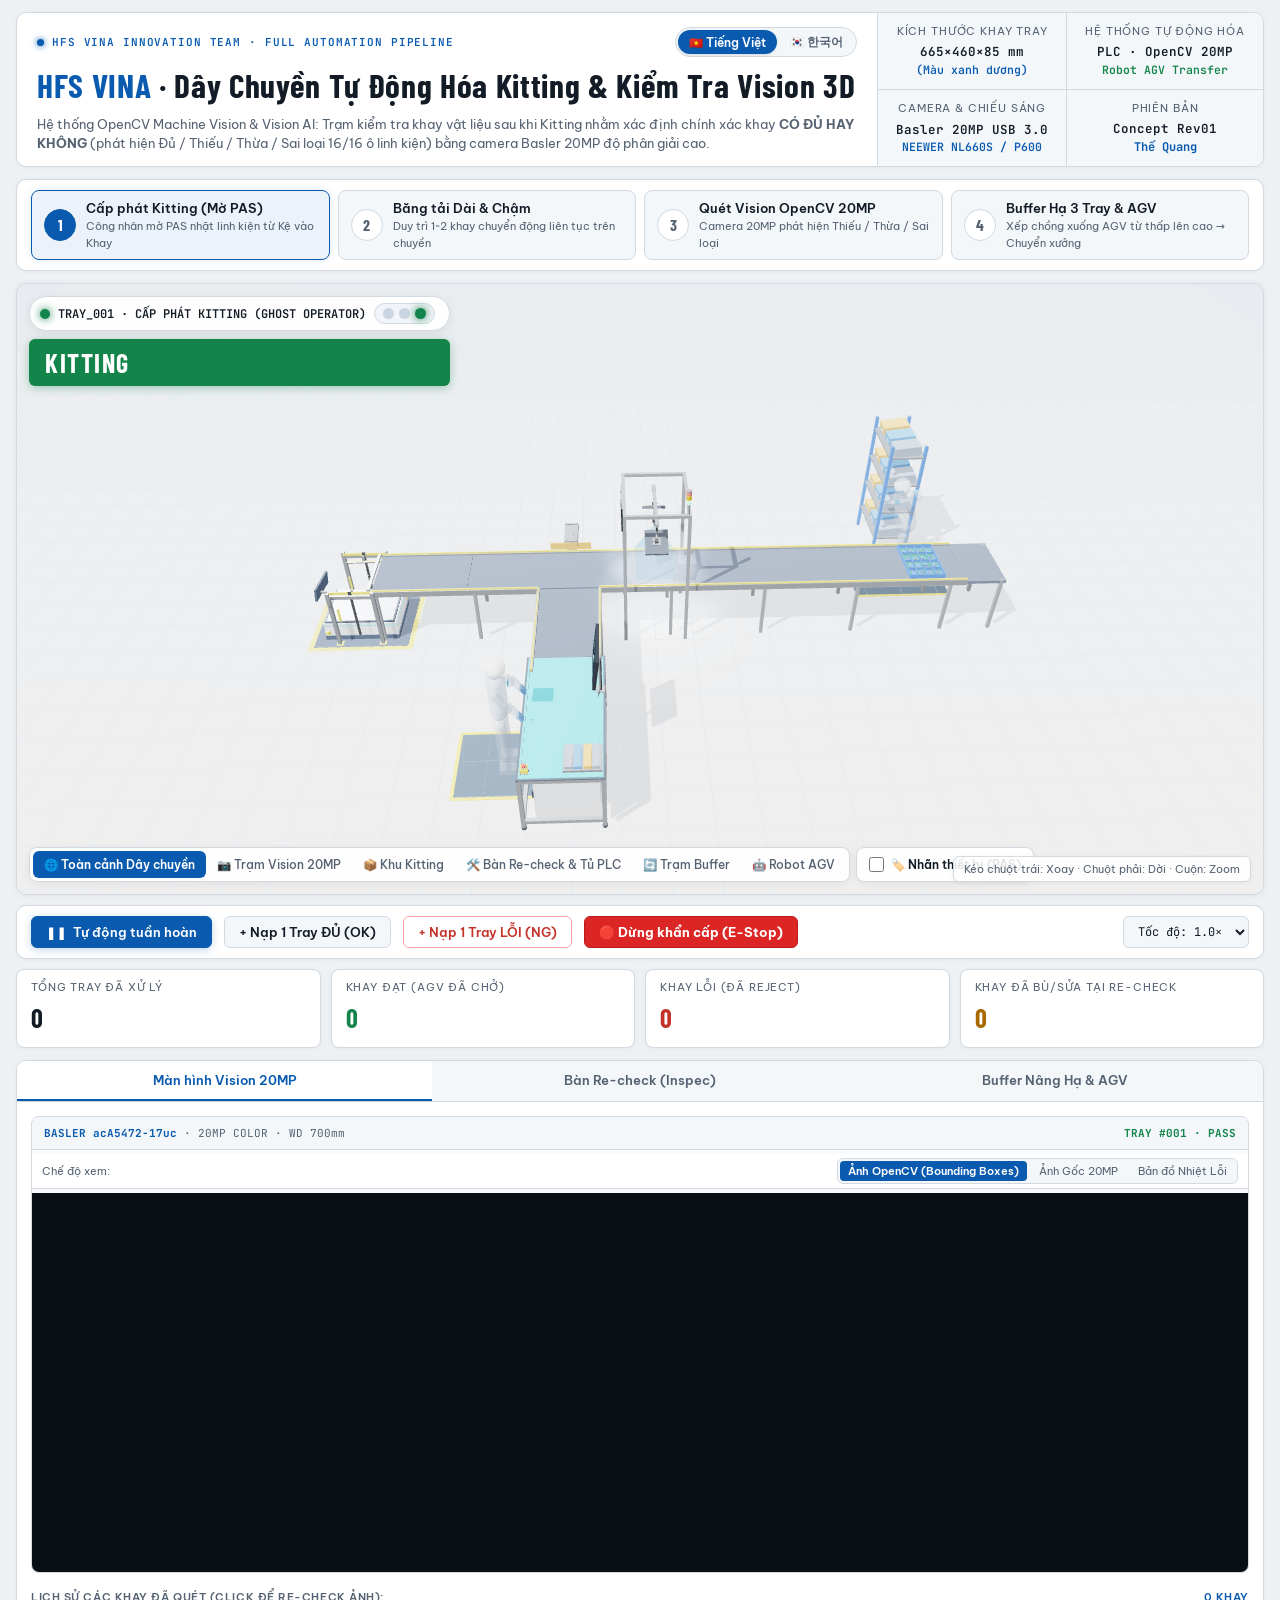
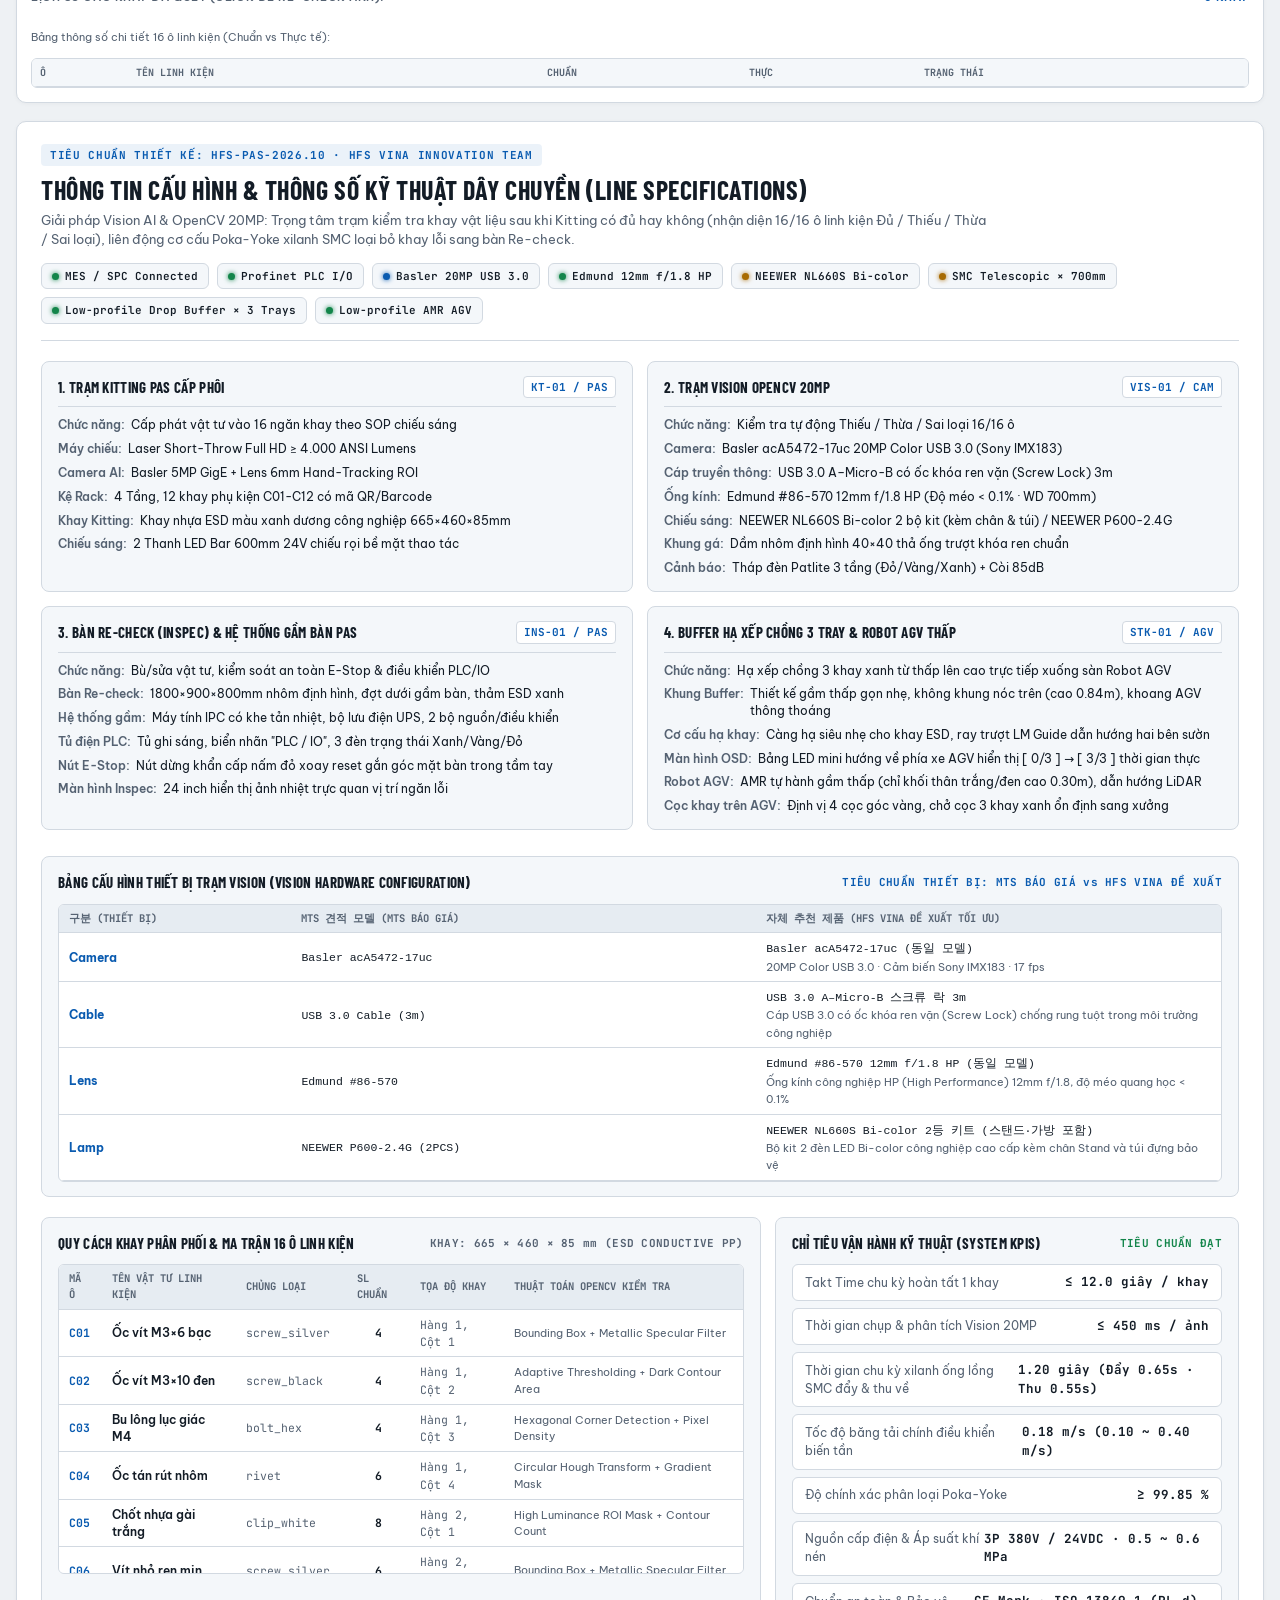
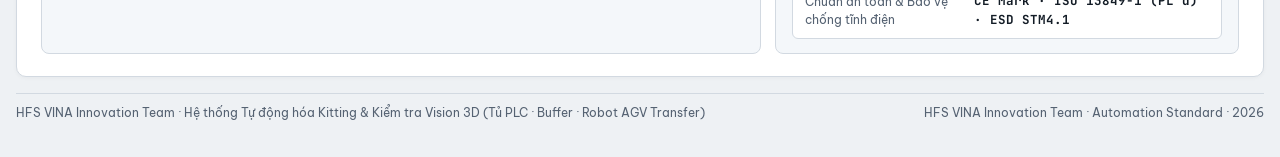
==== commit 3db9b0fb: "Emphasize OpenCV Vision AI completeness check after Kitting" ====
--- a/concepts/kitting-automation-3d/index.html
+++ b/concepts/kitting-automation-3d/index.html
@@ -1617,7 +1617,7 @@
         </div>
       </div>
       <h1 data-i18n="h1_html"><span>HFS VINA</span> · Dây Chuyền Tự Động Hóa Kitting & Kiểm Tra Vision 3D</h1>
-      <p class="desc" data-i18n="desc">Dây chuyền tích hợp đầy đủ: <b>Kitting từ Kệ (Rack)</b> &rarr; <b>Băng tải di chuyển</b> &rarr; <b>Trạm Vision OpenCV 20MP & Tủ điện PLC</b> &rarr; <b>Bàn Re-check (Inspec)</b> &rarr; <b>Buffer hạ xếp chồng 3 Tray xanh & Robot AGV gầm thấp</b>.</p>
+      <p class="desc" data-i18n="desc">Hệ thống OpenCV Machine Vision &amp; Vision AI: Trạm kiểm tra khay vật liệu sau khi Kitting nhằm xác định chính xác khay <b>CÓ ĐỦ HAY KHÔNG</b> (phát hiện Đủ / Thiếu / Thừa / Sai loại 16/16 ô linh kiện) bằng camera Basler 20MP độ phân giải cao.</p>
     </div>
     <dl class="station-stats">
       <div>
@@ -1884,7 +1884,7 @@
       <div class="specs-title-group">
         <div class="specs-badge" data-i18n="spec_badge">TIÊU CHUẨN THIẾT KẾ: HFS-PAS-2026.10 · HFS VINA INNOVATION TEAM</div>
         <h2 data-i18n="spec_h2">THÔNG TIN CẤU HÌNH &amp; THÔNG SỐ KỸ THUẬT DÂY CHUYỀN (LINE SPECIFICATIONS)</h2>
-        <p class="specs-desc" data-i18n="spec_desc">Dây chuyền tự động hóa toàn diện: Cấp phát Kitting dẫn hướng PAS &rarr; Băng tải dài &amp; chậm &rarr; Trạm Vision 20MP &amp; Tủ PLC &rarr; Loại bỏ NG bằng xilanh SMC &amp; Bàn Re-check (Inspec) &rarr; Buffer hạ xếp chồng 3 Tray xanh &amp; Robot AGV gầm thấp trung chuyển.</p>
+        <p class="specs-desc" data-i18n="spec_desc">Giải pháp Vision AI &amp; OpenCV 20MP: Trọng tâm trạm kiểm tra khay vật liệu sau khi Kitting có đủ hay không (nhận diện 16/16 ô linh kiện Đủ / Thiếu / Thừa / Sai loại), liên động cơ cấu Poka-Yoke xilanh SMC loại bỏ khay lỗi sang bàn Re-check.</p>
       </div>
       <div class="specs-tags-group">
         <span class="tag-chip"><span class="chip-dot ok"></span>MES / SPC Connected</span>
@@ -2155,7 +2155,7 @@
     vi: {
       eyebrow: "HFS VINA INNOVATION TEAM · Full Automation Pipeline",
       h1_html: "<span>HFS VINA</span> · Dây Chuyền Tự Động Hóa Kitting & Kiểm Tra Vision 3D",
-      desc: "Dây chuyền tích hợp đầy đủ: <b>Kitting từ Kệ (Rack)</b> &rarr; <b>Băng tải di chuyển</b> &rarr; <b>Trạm Vision OpenCV 20MP & Tủ điện PLC</b> &rarr; <b>Bàn Re-check (Inspec)</b> &rarr; <b>Buffer hạ xếp chồng 3 Tray xanh & Robot AGV gầm thấp</b>.",
+      desc: "Hệ thống OpenCV Machine Vision & Vision AI: Trạm kiểm tra khay vật liệu sau khi Kitting nhằm xác định chính xác khay <b>CÓ ĐỦ HAY KHÔNG</b> (phát hiện Đủ / Thiếu / Thừa / Sai loại 16/16 ô linh kiện) bằng camera Basler 20MP độ phân giải cao.",
       stat_tray_lbl: "Kích thước khay Tray",
       stat_tray_val: "665×460×85 mm<br><span style=\"color:var(--accent);font-size:11.5px;font-weight:600\">(Màu xanh dương)</span>",
       stat_sys_lbl: "Hệ thống tự động hóa",
@@ -2202,7 +2202,7 @@
 
       spec_badge: "TIÊU CHUẨN THIẾT KẾ: HFS-PAS-2026.10 · HFS VINA INNOVATION TEAM",
       spec_h2: "THÔNG TIN CẤU HÌNH & THÔNG SỐ KỸ THUẬT DÂY CHUYỀN (LINE SPECIFICATIONS)",
-      spec_desc: "Dây chuyền tự động hóa toàn diện: Cấp phát Kitting dẫn hướng PAS → Băng tải dài & chậm → Trạm Vision 20MP & Tủ PLC → Loại bỏ NG bằng xilanh SMC & Bàn Re-check (Inspec) → Buffer hạ xếp chồng 3 Tray xanh & Robot AGV gầm thấp trung chuyển.",
+      spec_desc: "Giải pháp Vision AI & OpenCV 20MP: Trọng tâm trạm kiểm tra khay vật liệu sau khi Kitting có đủ hay không (nhận diện 16/16 ô linh kiện Đủ / Thiếu / Thừa / Sai loại), liên động cơ cấu Poka-Yoke xilanh SMC loại bỏ khay lỗi sang bàn Re-check.",
 
       st1_title: "1. TRẠM KITTING PAS CẤP PHÔI",
       st1_f1: "Cấp phát vật tư vào 16 ngăn khay theo SOP chiếu sáng",
@@ -2287,7 +2287,7 @@
     ko: {
       eyebrow: "HFS VINA INNOVATION TEAM · 전공정 자동화 라인",
       h1_html: "<span>HFS VINA</span> · 키팅 및 3D 머신비전 자동화 라인",
-      desc: "완전 통합 자동화 라인: <b>랙(Rack) 키팅 안내</b> &rarr; <b>정밀 컨베이어 이송</b> &rarr; <b>OpenCV 20MP 비전 검사 & PLC 제어반</b> &rarr; <b>리체크(Inspec) 작업대</b> &rarr; <b>3단 버퍼 하강 적재 & 저상형 AMR AGV</b>.",
+      desc: "OpenCV 머신비전 & Vision AI 시스템: 키팅(Kitting) 작업 후 20MP 비전 AI로 16/16개 구획을 전수 분석하여 khay vật liệu(트레이 자재) 완비 여부(충족 / 누락 / 과다 / 오삽)를 정밀 검사하는 핵심 검사 스테이션.",
       stat_tray_lbl: "트레이 규격",
       stat_tray_val: "665×460×85 mm<br><span style=\"color:var(--accent);font-size:11.5px;font-weight:600\">(블루 ESD)</span>",
       stat_sys_lbl: "자동화 시스템",
@@ -2334,7 +2334,7 @@
 
       spec_badge: "설계 표준: HFS-PAS-2026.10 · HFS VINA INNOVATION TEAM",
       spec_h2: "라인 구성 사양 및 엔지니어링 스펙 (LINE SPECIFICATIONS)",
-      spec_desc: "전공정 자동화 라인: PAS 가이드 키팅 부품 공급 → 정밀 컨베이어 → 20MP 비전 & PLC 제어반 → SMC 실린더 배출 & 리체크 작업대 → 3단 하강 버퍼 & 저상형 AMR AGV 조립동 이송.",
+      spec_desc: "OpenCV 20MP 머신비전 AI 솔루션: 키팅 공정 직후 트레이 내 16개 구획 자재 완비 여부(충족 / 누락 / 과다 / 오삽)를 실시간 자동 검사하여 불량 트레이를 Poka-Yoke로 자동 선별하는 비전 AI 라인.",
 
       st1_title: "1. 키팅 부품 공급 스테이션 (KT-01 / PAS)",
       st1_f1: "투영 SOP 가이드에 따른 16개 구획 정밀 부품 공급",
